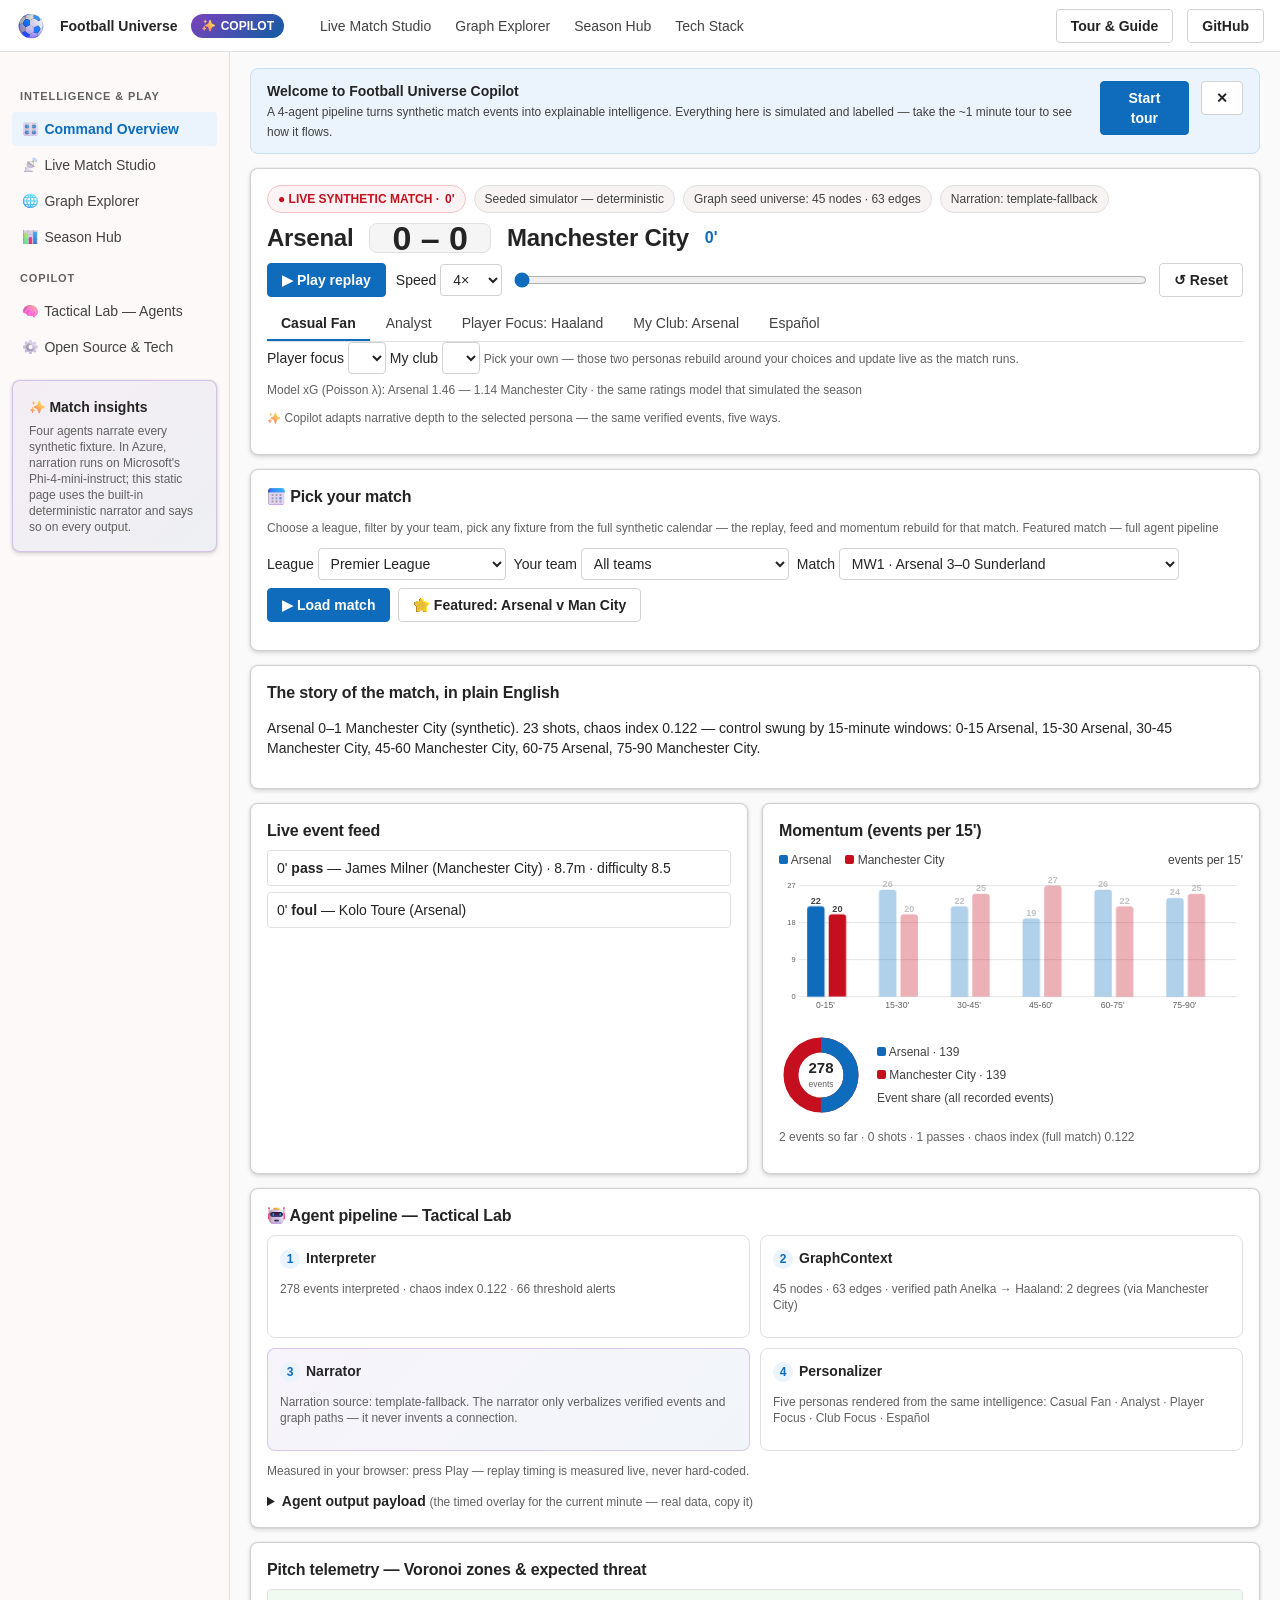
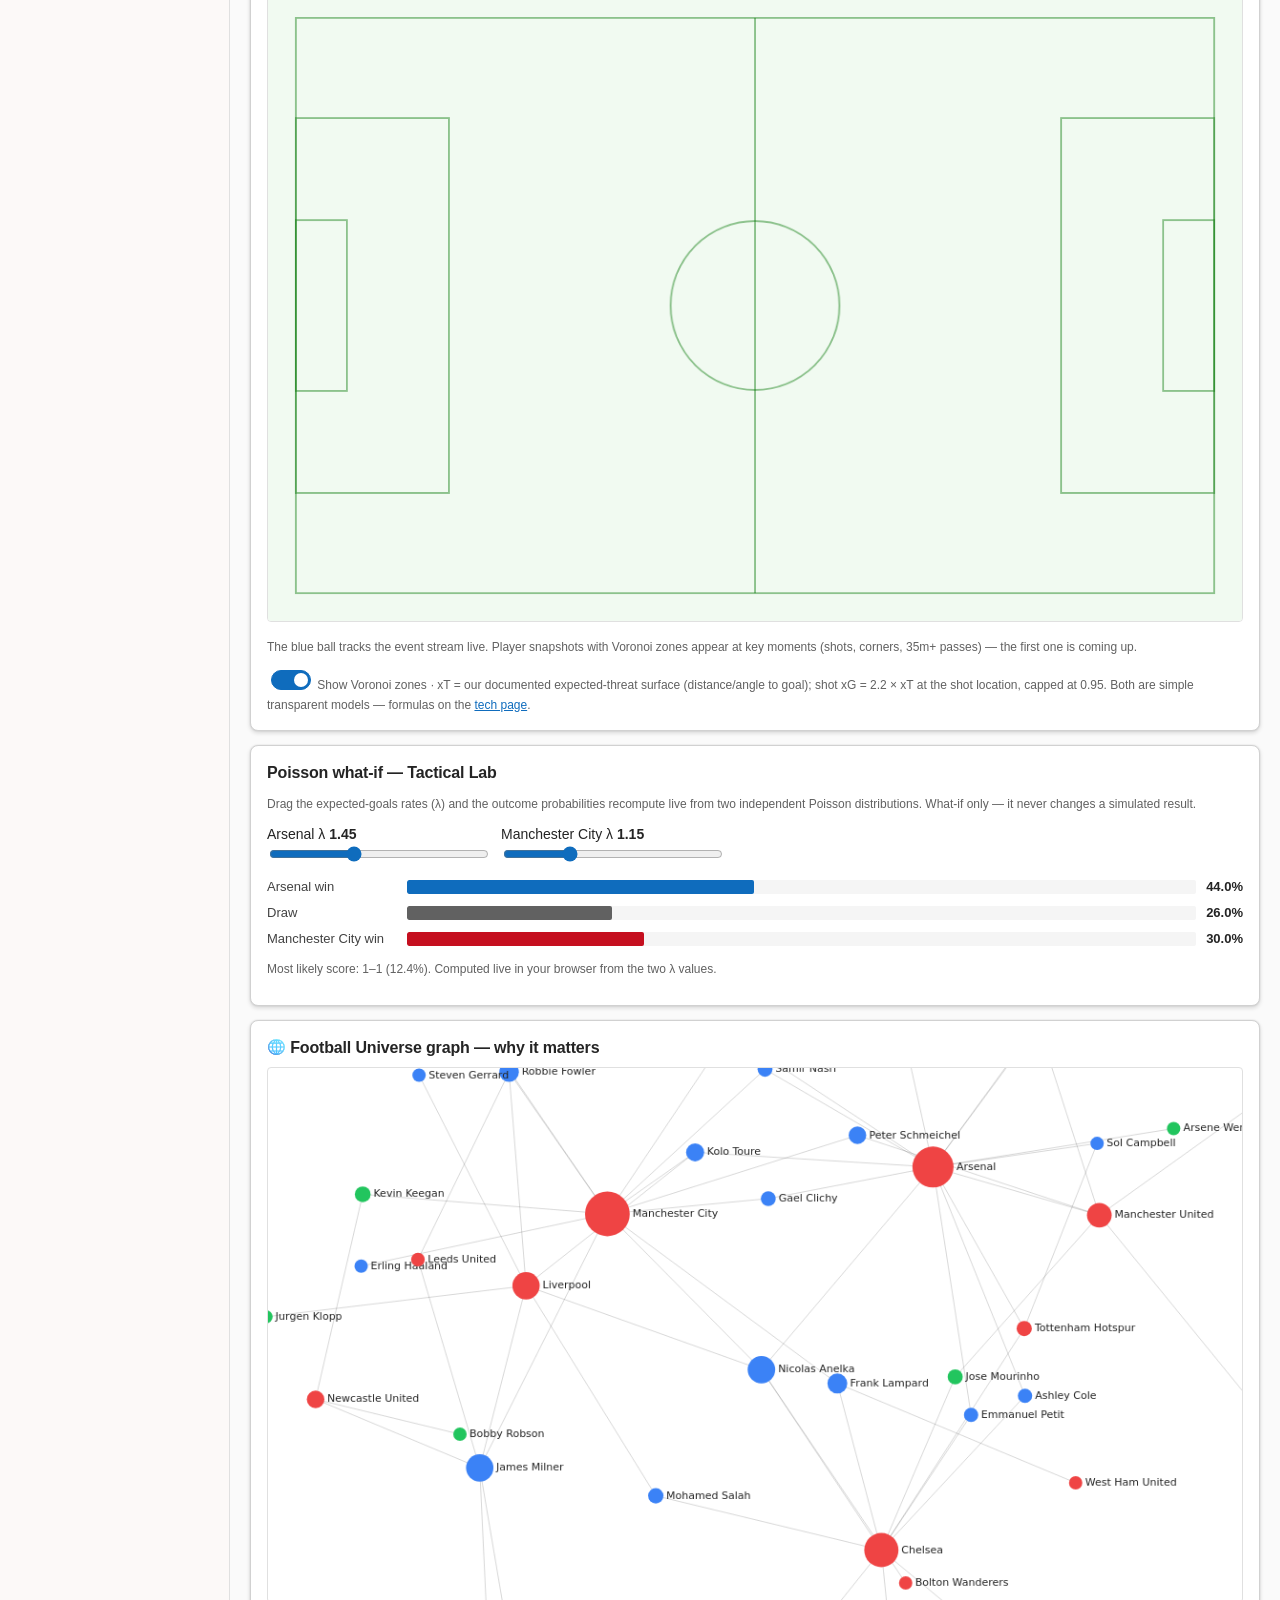
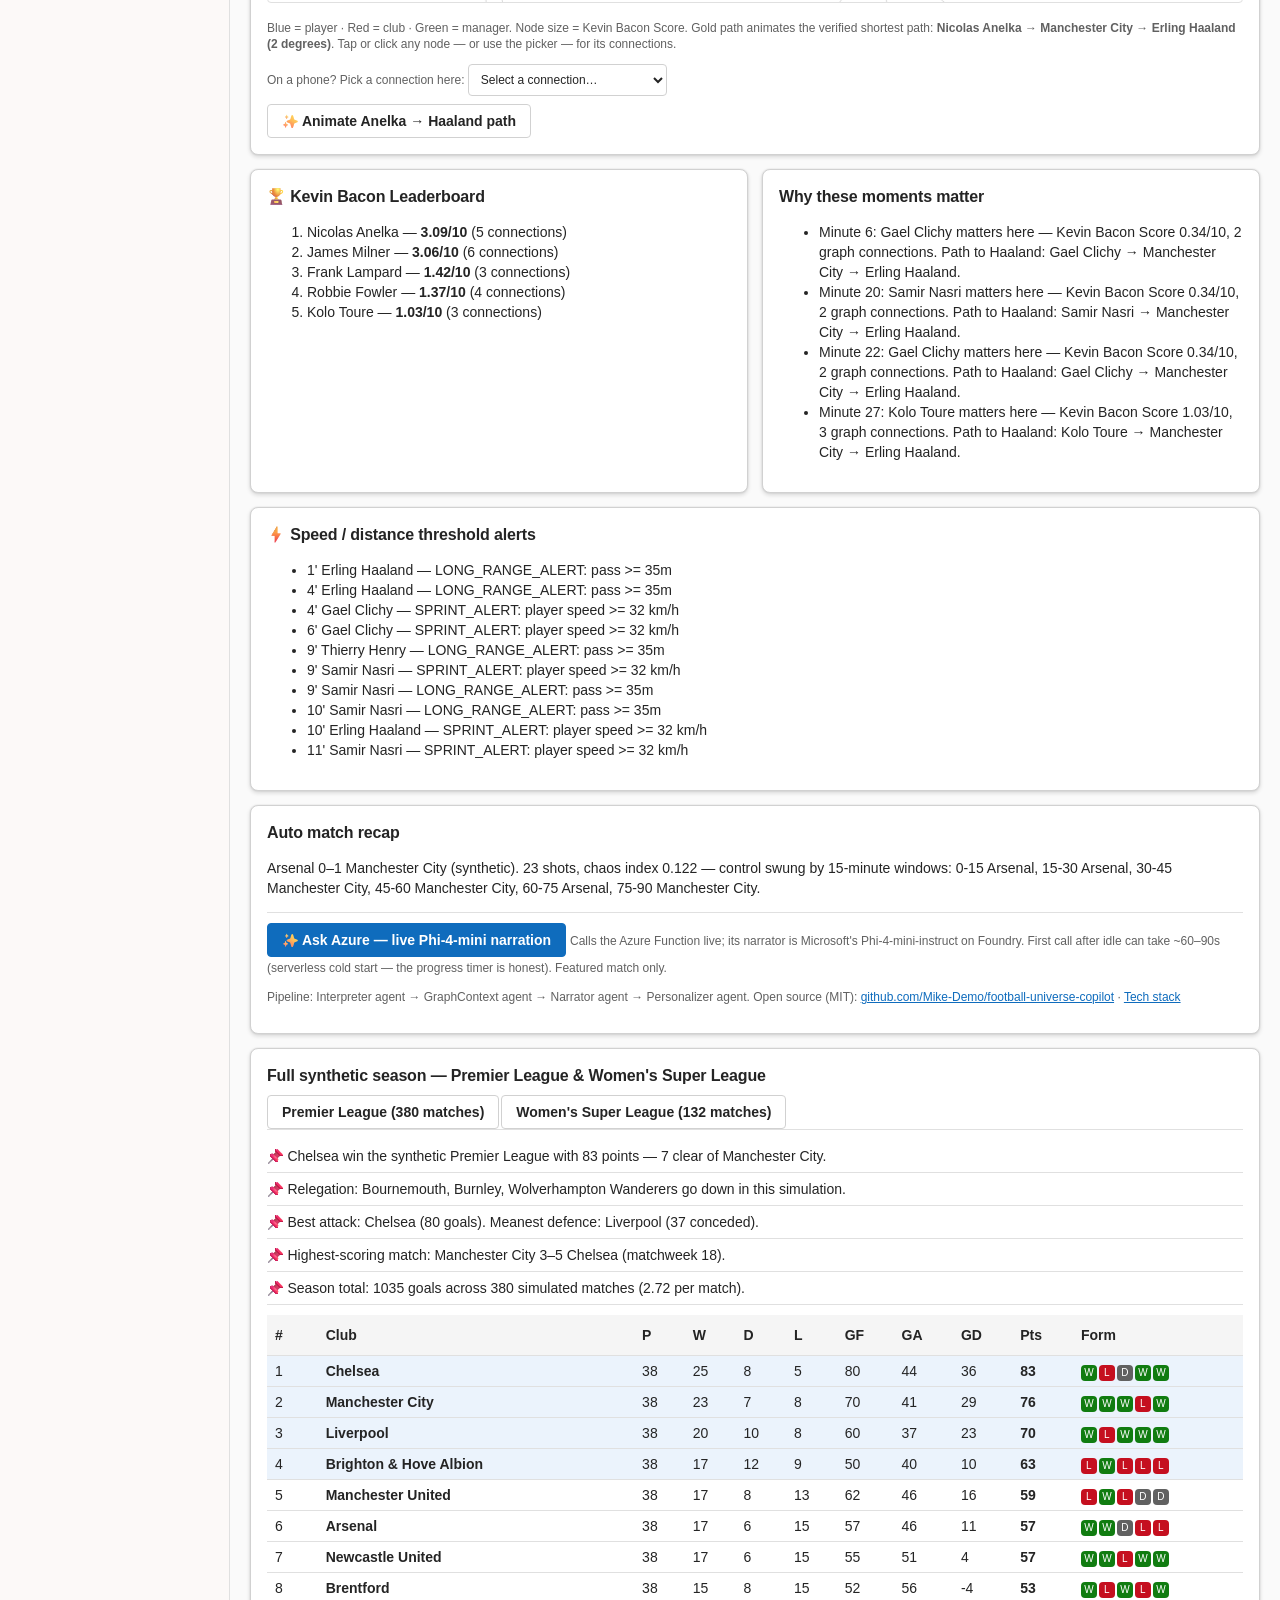
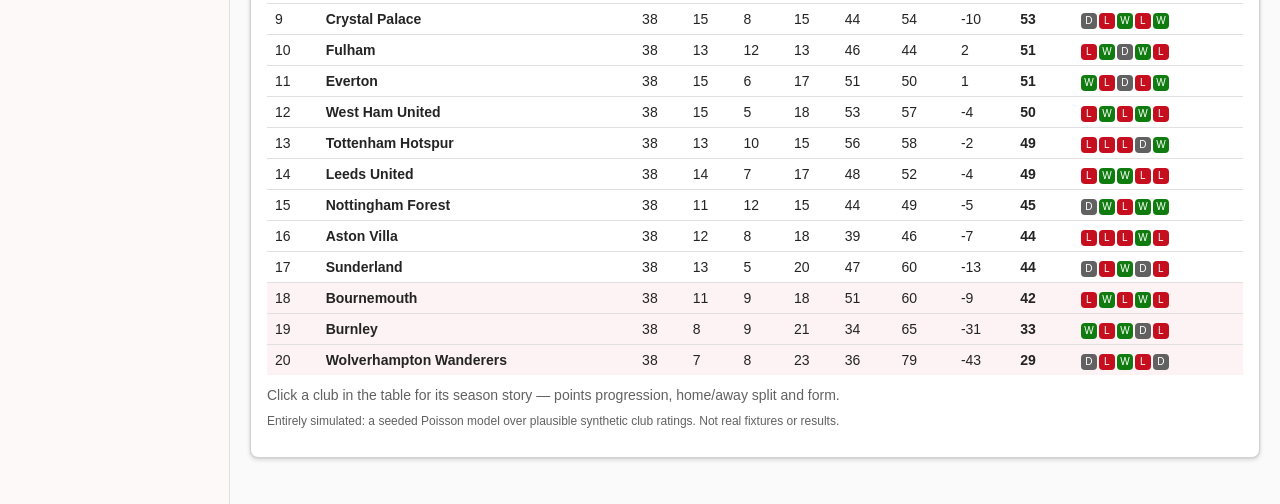
==== docs/index.html @ 5ef0da2c "Update docs/index.html" ====
<!doctype html>
<html lang="en"><head><meta charset="utf-8"><meta name="viewport" content="width=device-width,initial-scale=1">
<title>Football Universe Copilot — Live Match Intelligence (Synthetic Demo)</title>
<link rel="stylesheet" href="style.css"></head>
<body>
<div class="cmdbar">
  <span class="logo"><img class="fe fe-logo" src="assets/fluent-emoji/soccer-ball.svg" alt="" aria-hidden="true"></span><strong>Football Universe</strong><span class="pill-copilot"><img class="fe" src="assets/fluent-emoji/sparkles.svg" alt="" aria-hidden="true"><span class="pill-text">COPILOT</span></span>
  <nav><a href="#studio">Live Match Studio</a><a href="#graphCard">Graph Explorer</a><a href="#seasonCard">Season Hub</a><a href="tech.html">Tech Stack</a></nav>
  <span class="spacer"></span>
  <button id="tourBtn" class="btn">Tour &amp; Guide</button>
  <a class="btn ghbtn" style="text-decoration:none;display:inline-flex;align-items:center" href="https://github.com/Mike-Demo/football-universe-copilot">GitHub</a>
</div>
<div class="shell">
  <aside class="rail">
    <h3>INTELLIGENCE &amp; PLAY</h3>
    <a href="#studio" class="on"><img class="fe" src="assets/fluent-emoji/control-knobs.svg" alt="" aria-hidden="true"> Command Overview</a>
    <a href="#studio"><img class="fe" src="assets/fluent-emoji/satellite-antenna.svg" alt="" aria-hidden="true"> Live Match Studio</a>
    <a href="#graphCard"><img class="fe" src="assets/fluent-emoji/globe-with-meridians.svg" alt="" aria-hidden="true"> Graph Explorer</a>
    <a href="#seasonCard"><img class="fe" src="assets/fluent-emoji/bar-chart.svg" alt="" aria-hidden="true"> Season Hub</a>
    <h3>COPILOT</h3>
    <a href="#agentsCard"><img class="fe" src="assets/fluent-emoji/brain.svg" alt="" aria-hidden="true"> Tactical Lab — Agents</a>
    <a href="tech.html"><img class="fe" src="assets/fluent-emoji/gear.svg" alt="" aria-hidden="true"> Open Source &amp; Tech</a>
    <div class="card" style="margin-top:16px;background:linear-gradient(135deg,rgba(123,66,188,.06),rgba(17,94,163,.06));border-color:rgba(123,66,188,.25)">
      <strong><img class="fe" src="assets/fluent-emoji/sparkles.svg" alt="" aria-hidden="true"> Match insights</strong>
      <p class="small" style="margin:6px 0 0">Four agents narrate every synthetic fixture. In Azure, narration runs on Microsoft's Phi-4-mini-instruct; this static page uses the built-in deterministic narrator and says so on every output.</p>
    </div>
  </aside>
  <main id="studio">
    <div class="banner" id="tourBanner">
      <div><strong>Welcome to Football Universe Copilot</strong><br>
      <span class="small" style="color:var(--text-2)">A 4-agent pipeline turns synthetic match events into explainable intelligence. Everything here is simulated and labelled — take the ~1 minute tour to see how it flows.</span></div>
      <button id="startTourBtn" class="primary">Start tour</button>
      <button id="dismissBannerBtn" class="x" aria-label="Dismiss">✕</button>
    </div>
    <div class="tour" id="tourCard" hidden>
      <strong id="tourTitle"></strong>
      <p id="tourBody" style="margin:6px 0"></p>
      <button id="tourNextBtn" class="primary">Next</button>
      <button id="tourEndBtn">End tour</button>
      <span class="small" id="tourStep"></span>
    </div>

    <section class="card">
      <div class="chips" style="display:flex;gap:8px;flex-wrap:wrap;margin-bottom:10px">
        <span class="chip live">● LIVE SYNTHETIC MATCH · <span id="chipClock">0'</span></span>
        <span class="chip">Seeded simulator — deterministic</span>
        <span class="chip">Graph seed universe: 45 nodes · 63 edges</span>
        <span class="chip" id="narrChip">Narration: —</span>
      </div>
      <div class="scorebar"><span class="teams" id="homeName">Arsenal</span><span class="score" id="score">0 – 0</span><span class="teams" id="awayName">Manchester City</span><span class="clock" id="clock">0'</span></div>
      <div class="controls">
        <button id="playBtn">▶ Play replay</button>
        <label>Speed <select id="speed"><option value="1">1×</option><option value="4" selected>4×</option><option value="12">12×</option><option value="30">30×</option></select></label>
        <input type="range" id="scrub" min="0" max="90" step="0.1" value="0" aria-label="Match minute" style="flex:1;min-width:120px">
        <button id="resetBtn">↺ Reset</button>
      </div>
      <div class="modes" role="group" aria-label="Personalization mode">
        <button data-mode="casual_fan" class="mode active">Casual Fan</button>
        <button data-mode="analyst" class="mode">Analyst</button>
        <button data-mode="player_focus" class="mode">Player Focus: Haaland</button>
        <button data-mode="club_focus" class="mode">My Club: Arsenal</button>
        <button data-mode="es" class="mode">Español</button>
      </div>
      <div class="focusrow">
        <label>Player focus <select id="focusPlayer" aria-label="Choose the player to focus on"></select></label>
        <label>My club <select id="focusClub" aria-label="Choose your club"></select></label>
        <span class="small">Pick your own — those two personas rebuild around your choices and update live as the match runs.</span>
      </div>
      <p class="small" id="xgLine" style="margin-top:8px"></p>
      <p class="small" style="margin-top:2px"><img class="fe" src="assets/fluent-emoji/sparkles.svg" alt="" aria-hidden="true"> Copilot adapts narrative depth to the selected persona — the same verified events, five ways.</p>
    </section>

    <section class="card">
      <h2><img class="fe" src="assets/fluent-emoji/calendar.svg" alt="" aria-hidden="true"> Pick your match</h2>
      <p class="small">Choose a league, filter by your team, pick any fixture from the full synthetic calendar — the replay, feed and momentum rebuild for that match. <span id="matchLabel">Featured match — full agent pipeline</span></p>
      <div class="controls" style="flex-wrap:wrap;gap:8px">
        <label>League <select id="pickLeague"></select></label>
        <label>Your team <select id="pickTeam"></select></label>
        <label>Match <select id="pickMatch" style="max-width:340px"></select></label>
        <button id="loadMatchBtn">▶ Load match</button>
        <button id="featuredBtn"><img class="fe" src="assets/fluent-emoji/star.svg" alt="" aria-hidden="true"> Featured: Arsenal v Man City</button>
      </div>
      <p class="small" id="genStatus"></p>
    </section>

    <section class="card" id="overlayCard" hidden><h2><img class="fe" src="assets/fluent-emoji/television.svg" alt="" aria-hidden="true"> Broadcast overlay — key moment</h2><p id="overlayText"></p></section>
    <section class="card" id="storyCard"><h2 id="modeTitle">The story of the match</h2><p id="modeBody">Press Play.</p></section>

    <div class="grid">
      <section class="card"><h2>Live event feed</h2><ul id="feed" class="feed"></ul></section>
      <section class="card"><h2>Momentum (events per 15')</h2><div id="momentum"></div><p id="liveStats" class="small"></p></section>
    </div>

    <section class="card" id="agentsCard"><h2><img class="fe" src="assets/fluent-emoji/robot.svg" alt="" aria-hidden="true"> Agent pipeline — Tactical Lab</h2>
      <div class="agents">
        <div class="agent"><span class="n">1</span><strong>Interpreter</strong><p class="small" id="agInterpreter">—</p></div>
        <div class="agent"><span class="n">2</span><strong>GraphContext</strong><p class="small" id="agGraph">—</p></div>
        <div class="agent ai"><span class="n">3</span><strong>Narrator</strong><p class="small" id="agNarrator">—</p></div>
        <div class="agent"><span class="n">4</span><strong>Personalizer</strong><p class="small" id="agPersonalizer">—</p></div>
      </div>
      <p class="small" id="perfLine">Measured in your browser: press Play — replay timing is measured live, never hard-coded.</p>
      <details style="margin-top:10px"><summary><strong>Agent output payload</strong> <span class="small">(the timed overlay for the current minute — real data, copy it)</span></summary>
        <pre class="payload" id="payloadPre">{}</pre>
        <button id="copyPayloadBtn">Copy JSON</button>
      </details>
    </section>

    <section class="card" id="pitchCard"><h2>Pitch telemetry — Voronoi zones &amp; expected threat</h2>
      <canvas id="pitch" width="1050" height="680" style="width:100%;height:auto;border:1px solid var(--divider);border-radius:4px" aria-label="Pitch snapshot with Voronoi zones"></canvas>
      <p class="small" id="pitchInfo">Press Play — the snapshot follows the latest key moment. It is fully interactive: click a ringed marker to jump the replay to that moment, tap a player dot to identify the slot, tap the labelled ball carrier to find them in the knowledge graph, or tap any grass to read its xT.</p>
      <label class="small"><input type="checkbox" id="vorToggle" checked> Show Voronoi zones</label>
      <span class="small"> · xT = our documented expected-threat surface (distance/angle to goal); shot xG = 2.2 × xT at the shot location, capped at 0.95. Both are simple transparent models — formulas on the <a href="tech.html">tech page</a>.</span>
    </section>

    <section class="card" id="poissonCard"><h2>Poisson what-if — Tactical Lab</h2>
      <p class="small">Drag the expected-goals rates (λ) and the outcome probabilities recompute live from two independent Poisson distributions. What-if only — it never changes a simulated result.</p>
      <div class="controls"><label><span id="lamHName">Home</span> λ <strong id="lamHV"></strong><br><input type="range" id="lamH" min="0.2" max="3.5" step="0.05" style="width:220px"></label>
      <label><span id="lamAName">Away</span> λ <strong id="lamAV"></strong><br><input type="range" id="lamA" min="0.2" max="3.5" step="0.05" style="width:220px"></label></div>
      <div id="poiOut"></div>
    </section>

    <section class="card" id="graphCard"><h2><img class="fe" src="assets/fluent-emoji/globe-with-meridians.svg" alt="" aria-hidden="true"> Football Universe graph — why it matters</h2>
      <canvas id="graph" width="1020" height="560" aria-label="Force directed graph of players, clubs and managers"></canvas>
      <p class="small">Blue = player · Red = club · Green = manager. Node size = Kevin Bacon Score. Gold path animates the verified shortest path: <strong>Nicolas Anelka → Manchester City → Erling Haaland (2 degrees)</strong>. Tap or click any node — or use the picker — for its connections.</p>
      <p id="nodeInfo" class="small"></p>
      <label class="small">On a phone? Pick a connection here: <select id="nodeSelect" style="max-width:320px"></select></label>
      <div style="margin-top:8px"><button id="pathBtn"><img class="fe" src="assets/fluent-emoji/sparkles.svg" alt="" aria-hidden="true"> Animate Anelka → Haaland path</button></div>
    </section>

    <div class="grid">
      <section class="card"><h2><img class="fe" src="assets/fluent-emoji/trophy.svg" alt="" aria-hidden="true"> Kevin Bacon Leaderboard</h2><ol id="board"></ol></section>
      <section class="card"><h2>Why these moments matter</h2><ul id="why"></ul></section>
    </div>
    <section class="card"><h2><img class="fe" src="assets/fluent-emoji/high-voltage.svg" alt="" aria-hidden="true"> Speed / distance threshold alerts</h2><ul id="alerts"></ul></section>
    <section class="card"><h2>Auto match recap</h2><p id="recap"></p>
    <div style="border-top:1px solid var(--divider);margin-top:10px;padding-top:10px">
      <button id="azureBtn" class="primary"><img class="fe" src="assets/fluent-emoji/sparkles.svg" alt="" aria-hidden="true"> Ask Azure — live Phi-4-mini narration</button>
      <span class="small"> Calls the Azure Function live; its narrator is Microsoft's Phi-4-mini-instruct on Foundry. First call after idle can take ~60–90s (serverless cold start — the progress timer is honest). Featured match only.</span>
      <p class="small" id="azureStatus" style="margin-top:8px"></p>
      <div id="azureOut"></div>
    </div>
    <p class="small">Pipeline: Interpreter agent → GraphContext agent → Narrator agent → Personalizer agent. Open source (MIT): <a href="https://github.com/Mike-Demo/football-universe-copilot">github.com/Mike-Demo/football-universe-copilot</a> · <a href="tech.html">Tech stack</a></p></section>

    <section class="card" id="seasonCard">
      <h2>Full synthetic season — Premier League &amp; Women's Super League</h2>
      <div class="modes" style="margin-bottom:10px">
        <button class="btn" data-league="premier_league">Premier League (380 matches)</button>
        <button class="btn" data-league="wsl">Women's Super League (132 matches)</button>
      </div>
      <div id="seasonStories" style="margin-bottom:10px"></div>
      <div style="overflow-x:auto"><table id="seasonTable"></table></div>
      <div id="clubDetail" style="margin-top:10px;color:var(--muted)">Click a club in the table for its season story — points progression, home/away split and form.</div>
      <p class="small" style="margin-top:8px">Entirely simulated: a seeded Poisson model over plausible synthetic club ratings. Not real fixtures or results.</p>
    </section>
  </main>
</div>
<div id="dock" hidden role="complementary" aria-label="Copilot live commentary">
  <img class="fe" src="assets/fluent-emoji/sparkles.svg" alt="" aria-hidden="true">
  <div class="dock-main"><strong id="dockTitle">Copilot live</strong><p id="dockBody">Press Play — the commentary anchors here while the match runs, wherever you scroll.</p></div>
  <button id="dockPlay" aria-label="Play or pause the replay">⏸</button>
  <button id="dockClose" aria-label="Hide the commentary dock">✕</button>
</div>
<nav id="tabbar" aria-label="Sections">
  <a href="#studio"><img class="fe fe-tab" src="assets/fluent-emoji/satellite-antenna.svg" alt="" aria-hidden="true"><span>Studio</span></a>
  <a href="#pitchCard"><img class="fe fe-tab" src="assets/fluent-emoji/bullseye.svg" alt="" aria-hidden="true"><span>Pitch</span></a>
  <a href="#graphCard"><img class="fe fe-tab" src="assets/fluent-emoji/globe-with-meridians.svg" alt="" aria-hidden="true"><span>Graph</span></a>
  <a href="#seasonCard"><img class="fe fe-tab" src="assets/fluent-emoji/bar-chart.svg" alt="" aria-hidden="true"><span>Season</span></a>
</nav>
<script src="app.js"></script>
<script>
let SEASON=null, LEAGUE='premier_league';
function formBadges(f){return f.map(x=>'<span style="display:inline-block;width:16px;height:16px;line-height:16px;text-align:center;border-radius:4px;font-size:10px;margin-right:2px;background:'+({W:'#107C10',D:'#616161',L:'#C50F1F'}[x])+';color:#fff">'+x+'</span>').join('')}
function renderSeason(){
  const lg=SEASON[LEAGUE]; if(!lg) return;
  document.getElementById('seasonStories').innerHTML=lg.narratives.map(n=>'<div class="ev"><img class="fe" src="assets/fluent-emoji/pushpin.svg" alt="" aria-hidden="true"> '+n+'</div>').join('');
  let h='<tr><th>#</th><th>Club</th><th>P</th><th>W</th><th>D</th><th>L</th><th>GF</th><th>GA</th><th>GD</th><th>Pts</th><th>Form</th></tr>';
  lg.standings.forEach(r=>{const z=r.zone==='relegation'?'background:#FDF3F4':(r.zone==='ucl'||r.zone==='champions')?'background:#EBF3FC':'';
    h+='<tr data-club="'+r.club+'" style="cursor:pointer;'+z+'"><td>'+r.position+'</td><td><b>'+r.club+'</b></td><td>'+r.played+'</td><td>'+r.won+'</td><td>'+r.drawn+'</td><td>'+r.lost+'</td><td>'+r.gf+'</td><td>'+r.ga+'</td><td>'+r.gd+'</td><td><b>'+r.points+'</b></td><td>'+formBadges(r.form)+'</td></tr>'});
  const tb=document.getElementById('seasonTable'); tb.innerHTML=h;
  tb.querySelectorAll('tr[data-club]').forEach(tr=>tr.onclick=()=>clubDetail(tr.dataset.club));
}
function clubDetail(name){
  const r=SEASON[LEAGUE].standings.find(x=>x.club===name); if(!r) return;
  const prog=r.progression, max=Math.max(...prog), W=640, H=118, base=96, top=10;
  const X=i=>30+(W-44)*i/(prog.length-1), Y=p=>base-(base-top)*p/max;
  let grid=''; for(let i=0;i<=3;i++){const v=Math.round(max*i/3), y=Y(v); grid+='<line x1="30" x2="'+(W-14)+'" y1="'+y+'" y2="'+y+'" stroke="#E0E0E0"/><text x="26" y="'+(y+3)+'" font-size="9" fill="#616161" text-anchor="end">'+v+'</text>';}
  let d=''; prog.forEach((p,i)=>{ if(!i){d='M'+X(0)+','+Y(p);} else { const px=X(i-1), py=Y(prog[i-1]), cx=(px+X(i))/2; d+=' C'+cx+','+py+' '+cx+','+Y(p)+' '+X(i)+','+Y(p); } });
  const area=d+' L'+X(prog.length-1)+','+base+' L'+X(0)+','+base+' Z';
  let xl=''; for(let i=0;i<prog.length;i+=6){ xl+='<text x="'+X(i)+'" y="'+(base+13)+'" font-size="9" fill="#616161" text-anchor="middle">GW'+(i+1)+'</text>'; }
  const chart='<svg viewBox="0 0 '+W+' '+H+'" style="width:100%;height:auto" role="img" aria-label="Line chart of points progression"><defs><linearGradient id="pg" x1="0" y1="0" x2="0" y2="1"><stop offset="0" stop-color="#0F6CBD" stop-opacity=".16"/><stop offset="1" stop-color="#0F6CBD" stop-opacity="0"/></linearGradient></defs>'+grid+'<path d="'+area+'" fill="url(#pg)"/><path d="'+d+'" fill="none" stroke="#0F6CBD" stroke-width="2.5" stroke-linecap="round" style="stroke-dasharray:1400;stroke-dashoffset:1400;animation:linedraw var(--durSlower,400ms) var(--curveEasyEase, ease) forwards"/><circle cx="'+X(prog.length-1)+'" cy="'+Y(prog[prog.length-1])+'" r="3.5" fill="#0F6CBD" stroke="#fff" stroke-width="1.5"/>'+xl+'</svg>';
  document.getElementById('clubDetail').innerHTML='<b style="color:var(--text)">'+r.club+'</b> — finished '+r.position+''+({1:'st',2:'nd',3:'rd'}[r.position]||'th')+' with '+r.points+' points ('+r.won+'W '+r.drawn+'D '+r.lost+'L, GD '+(r.gd>0?'+':'')+r.gd+'). Home points '+r.home_points+' · Away points '+r.away_points+'.'+chart+'<div style="font-size:11px">Points progression across all '+prog.length+' matchweeks (Fluent UI v9 LineChart anatomy, drawn as SVG).</div>';
}
fetch('season.json').then(r=>r.json()).then(s=>{SEASON=s;renderSeason()}).catch(()=>{document.getElementById('seasonStories').textContent='Season data failed to load.'});
document.querySelectorAll('[data-league]').forEach(b=>b.onclick=()=>{LEAGUE=b.dataset.league;renderSeason()});
/* Onboarding tour (Fluent 2 pattern: Notify banner -> Orient popovers) */
const TOUR=[
 ['1 · Pick any match','Use “Pick your match” to choose your team and any fixture from the full 512-match synthetic calendar — Premier League or the Women’s Super League. The featured Arsenal v Man City match runs the deepest pipeline.'],
 ['2 · Watch the agents work','Press Play. The Interpreter reads the events, GraphContext grounds the moments in the football universe graph, the Narrator explains why they matter, and the Personalizer retells the same match for five audiences — switch personas any time.'],
 ['3 · Explore the connections','Scroll to the graph: tap any node (or use the phone-friendly picker) to see its connections, and animate the verified Anelka → Haaland path — 2 degrees through Manchester City.']];
let tourI=-1;
const tc=document.getElementById('tourCard');
function tourShow(i){tourI=i; if(i<0||i>=TOUR.length){tc.hidden=true;return;} tc.hidden=false;
 document.getElementById('tourTitle').textContent=TOUR[i][0]; document.getElementById('tourBody').textContent=TOUR[i][1];
 document.getElementById('tourStep').textContent='Step '+(i+1)+' of '+TOUR.length+' · ~1 minute total'; tc.scrollIntoView({behavior:'smooth',block:'center'});}
document.getElementById('startTourBtn').onclick=()=>tourShow(0);
document.getElementById('tourBtn').onclick=()=>tourShow(0);
document.getElementById('tourNextBtn').onclick=()=>tourShow(tourI+1);
document.getElementById('tourEndBtn').onclick=()=>tourShow(-1);
document.getElementById('dismissBannerBtn').onclick=()=>{document.getElementById('tourBanner').hidden=true;};
</script>
</body></html>
---- docs/style.css ----
/* Football Universe Copilot — Microsoft Fluent 2 design tokens */
:root{
  --brand:#0F6CBD; --brand-hover:#115EA3; --brand-pressed:#0C3B5E; --brand-tint:#EBF3FC;
  --bg:#FAFAFA; --surface:#FCF9F8; --card:#FFFFFF; --card-alt:#F5F5F5; --well:#F6F3F2;
  --text:#242424; --text-2:#424242; --muted:#616161; --line:#D1D1D1; --divider:#E0E0E0;
  --accent:#0F6CBD; --success:#107C10; --warning:#D83B01; --danger:#C50F1F;
  --copilot-grad:linear-gradient(135deg,#7B42BC 0%,#115EA3 100%);
  --shadow1:0 0 2px rgba(0,0,0,.12),0 2px 4px rgba(0,0,0,.14);
  --shadow2:0 0 2px rgba(0,0,0,.12),0 4px 8px rgba(0,0,0,.14);
  --r-card:8px; --r-ctl:4px;
}
*{box-sizing:border-box}
body{margin:0;background:var(--bg);color:var(--text);font:14px/20px "Segoe UI Variable","Segoe UI",-apple-system,BlinkMacSystemFont,Roboto,"Helvetica Neue",sans-serif}
a{color:var(--brand)} a:hover{color:var(--brand-hover)}
h1{font-size:20px;line-height:28px;font-weight:600;letter-spacing:-.01em;margin:0}
h2{font-size:16px;line-height:22px;font-weight:600;letter-spacing:-.01em;margin:0 0 8px}
.small{font-size:12px;line-height:16px;color:var(--muted)}
/* command bar */
.cmdbar{position:sticky;top:0;z-index:20;display:flex;align-items:center;gap:14px;padding:0 16px;height:52px;background:rgba(255,255,255,.9);backdrop-filter:blur(20px);border-bottom:1px solid var(--divider)}
.logo{width:30px;height:30px;border-radius:6px;background:var(--brand);color:#fff;display:flex;align-items:center;justify-content:center;font-size:16px}
.pill-copilot{background:var(--copilot-grad);color:#fff;border-radius:9999px;padding:2px 10px;font-size:12px;font-weight:600}
.cmdbar nav{display:flex;gap:4px;margin-left:12px}
.cmdbar nav a{color:var(--text-2);text-decoration:none;padding:6px 10px;border-radius:var(--r-ctl)}
.cmdbar nav a:hover{background:var(--card-alt)}
.cmdbar .spacer{flex:1}
/* layout */
.shell{display:flex;gap:0;max-width:1560px;margin:0 auto}
.rail{width:230px;flex:0 0 230px;padding:20px 12px;border-right:1px solid var(--divider);background:var(--surface)}
.rail h3{font-size:11px;letter-spacing:.08em;color:var(--muted);margin:14px 8px 6px;font-weight:600}
.rail a{display:block;color:var(--text-2);text-decoration:none;padding:7px 10px;border-radius:var(--r-ctl);margin-bottom:2px}
.rail a:hover{background:var(--card-alt)} .rail a.on{background:var(--brand-tint);color:var(--brand);font-weight:600}
main{flex:1;padding:16px 20px 32px;min-width:0}
@media(max-width:900px){.rail{display:none}.cmdbar nav{display:none}main{padding:12px}}
/* banner / onboarding */
.banner{display:flex;gap:12px;align-items:flex-start;background:var(--brand-tint);border:1px solid #C7E0F4;border-radius:var(--r-card);padding:12px 16px;margin-bottom:14px}
.banner .x{margin-left:auto}
/* cards + controls */
.card{background:var(--card);border:1px solid var(--line);border-radius:var(--r-card);box-shadow:var(--shadow1);padding:16px;margin-bottom:14px}
button,.btn{font:inherit;font-weight:600;background:var(--card);color:var(--text);border:1px solid var(--line);border-radius:var(--r-ctl);padding:6px 14px;min-height:32px;cursor:pointer}
button:hover,.btn:hover{background:var(--card-alt)}
button.primary,#playBtn,#loadMatchBtn{background:var(--brand);border-color:var(--brand);color:#fff}
button.primary:hover,#playBtn:hover,#loadMatchBtn:hover{background:var(--brand-hover)}
button:focus-visible,a:focus-visible,select:focus-visible,input:focus-visible{outline:2px solid #000;outline-offset:1px}
select,input[type=text]{font:inherit;background:#fff;border:1px solid var(--line);border-radius:var(--r-ctl);min-height:32px;padding:4px 8px;color:var(--text)}
input[type=range]{accent-color:var(--brand)}
.controls{display:flex;align-items:center;gap:10px;flex-wrap:wrap;margin:10px 0}
.modes{display:flex;gap:6px;flex-wrap:wrap}
.mode.active{background:var(--brand);border-color:var(--brand);color:#fff}
.scorebar{display:flex;align-items:center;gap:16px;font-size:16px}
.scorebar .teams{font-size:24px;font-weight:600;letter-spacing:-.01em}
.scorebar .score{font-size:34px;font-weight:600;background:var(--card-alt);border:1px solid var(--divider);border-radius:var(--r-card);padding:4px 22px}
.clock{color:var(--brand);font-weight:600}
.chip{display:inline-flex;align-items:center;gap:6px;background:var(--well);border:1px solid var(--divider);border-radius:9999px;padding:3px 10px;font-size:12px;color:var(--text-2)}
.chip.live{background:#FDF3F4;border-color:#F3C2C7;color:var(--danger);font-weight:600}
.grid{display:grid;grid-template-columns:1fr 1fr;gap:14px}
@media(max-width:900px){.grid{grid-template-columns:1fr}}
.feed{list-style:none;margin:0;padding:0;max-height:340px;overflow:auto}
.feed li{padding:7px 9px;border:1px solid var(--divider);border-radius:var(--r-ctl);margin-bottom:6px;background:#fff}
.feed li.goal{background:#F1FAF1;border-color:#9FD89F;font-weight:600}
.mbar{display:flex;align-items:center;gap:8px;margin:5px 0;font-size:12px;color:var(--text-2)}
.mbar .bar{height:10px;background:var(--brand);border-radius:2px;min-width:2px}
canvas#graph{width:100%;height:auto;background:#fff;border:1px solid var(--divider);border-radius:var(--r-ctl)}
table{width:100%;border-collapse:collapse}
th{background:var(--card-alt);font-weight:600;text-align:left;padding:6px 8px}
td{padding:5px 8px;border-top:1px solid var(--divider)}
tr:hover td{background:var(--card-alt)}
.agents{display:grid;grid-template-columns:1fr 1fr;gap:10px}
@media(max-width:700px){.agents{grid-template-columns:1fr}}
.agent{border:1px solid var(--divider);border-radius:var(--r-card);padding:12px;background:#fff}
.agent .n{display:inline-flex;width:20px;height:20px;border-radius:50%;background:var(--brand-tint);color:var(--brand);font-weight:600;align-items:center;justify-content:center;font-size:12px;margin-right:6px}
.agent.ai{background:linear-gradient(135deg,rgba(123,66,188,.06),rgba(17,94,163,.06));border-color:rgba(123,66,188,.25)}
pre.payload{background:#292929;color:#F3F0EF;border-radius:var(--r-ctl);padding:12px;overflow:auto;font-size:12px;max-height:280px}
.shimmer{position:relative;overflow:hidden;color:transparent !important}
.shimmer *{visibility:hidden}
.shimmer::after{content:"";position:absolute;inset:0;background:linear-gradient(100deg,rgba(123,66,188,.08) 30%,rgba(17,94,163,.16) 50%,rgba(123,66,188,.08) 70%);animation:shim 1.2s infinite}
@keyframes shim{from{transform:translateX(-100%)}to{transform:translateX(100%)}}
.morse{display:inline-flex;gap:3px}.morse i{width:6px;height:6px;border-radius:50%;background:var(--brand);animation:mo 1s infinite}.morse i:nth-child(2){animation-delay:.15s}.morse i:nth-child(3){animation-delay:.3s}
@keyframes mo{0%,100%{opacity:.25}50%{opacity:1}}
.tour{background:#fff;border:1px solid var(--line);border-radius:var(--r-card);box-shadow:var(--shadow2);padding:14px 16px;margin-bottom:14px;border-left:3px solid var(--brand)}
.ev{padding:6px 0;border-bottom:1px solid var(--divider)}

.sub{color:var(--muted)}
header{padding:18px 20px 0;max-width:1560px;margin:0 auto}

/* ---------- Mobile (≤640px): single column, big targets, nothing overflows ---------- */
@media (max-width: 640px) {
  .cmdbar{height:auto;flex-wrap:wrap;padding:8px 10px;gap:8px}
  .cmdbar strong{font-size:15px}
  .pill-copilot{font-size:11px;padding:2px 8px}
  .cmdbar .btn{padding:5px 10px}
  main{padding:10px}
  .card{padding:12px;margin-bottom:10px}
  h2{font-size:15px}
  .banner{flex-direction:column;gap:8px}
  .banner .x{margin-left:0}
  .scorebar{gap:8px;flex-wrap:wrap}
  .scorebar .teams{font-size:17px}
  .scorebar .score{font-size:22px;padding:2px 12px}
  .scorebar .clock{font-size:15px}
  .controls{gap:6px}
  .controls label{flex:1 1 44%}
  .controls select{width:100%;max-width:none}
  #pickMatch{max-width:none;width:100%}
  #loadMatchBtn,#featuredBtn{flex:1 1 100%;min-height:40px}
  #playBtn,#resetBtn{min-height:40px}
  .modes .mode{flex:1 1 30%;min-height:38px;padding:6px 4px;font-size:13px}
  .feed{max-height:250px}
  .mbar{font-size:11px}
  .mbar .bar{max-width:34vw}
  #poiOut .mbar span:first-child{width:86px !important}
  table{font-size:12px}
  th,td{padding:4px 5px}
  .agents{gap:8px}
  .agent{padding:10px}
  pre.payload{font-size:11px}
  .chip{font-size:11px;padding:2px 8px}
  #azureBtn{width:100%;min-height:44px}
  input[type=range]{min-width:0}
  canvas#graph,canvas#pitch{touch-action:manipulation}
}

/* ---------- Stitch mobile patterns (from design/mobile, Fluent 2) ---------- */
#tabbar{display:none}
@media (max-width: 640px) {
  #tabbar{display:flex;position:fixed;left:0;right:0;bottom:0;z-index:30;background:rgba(255,255,255,.94);backdrop-filter:blur(20px);border-top:1px solid var(--divider)}
  #tabbar a{flex:1;text-align:center;padding:7px 0 9px;color:var(--text-2);text-decoration:none;font-size:17px;line-height:1.1}
  #tabbar a span{display:block;font-size:11px;margin-top:2px}
  #tabbar a:active,#tabbar a:focus{color:var(--brand)}
  body{padding-bottom:58px}
  .chips{flex-wrap:nowrap !important;overflow-x:auto;padding-bottom:4px;scrollbar-width:none}
  .chips::-webkit-scrollbar{display:none}
  .chips .chip{flex:0 0 auto}
  .modes{flex-wrap:nowrap;overflow-x:auto;padding-bottom:4px;scrollbar-width:none}
  .modes::-webkit-scrollbar{display:none}
  .modes .mode{flex:0 0 auto;min-height:38px}
  #scrub{flex:1 1 100%;order:5}
  #seasonTable th:nth-child(8),#seasonTable td:nth-child(8),#seasonTable th:nth-child(9),#seasonTable td:nth-child(9){display:none}
}

/* ---------- Fluent UI React v9: motion tokens (Fluent Motion standard) ---------- */
:root{
  --durUltraFast:50ms; --durFaster:100ms; --durFast:150ms; --durNormal:200ms; --durGentle:250ms; --durSlow:300ms; --durSlower:400ms; --durUltraSlow:500ms;
  --curveAccelerateMax:cubic-bezier(.9,.1,1,.2); --curveAccelerateMid:cubic-bezier(.55,.55,0,1); --curveAccelerateMin:cubic-bezier(.8,0,.78,1);
  --curveDecelerateMax:cubic-bezier(.1,.9,.2,1); --curveDecelerateMid:cubic-bezier(.1,.9,.2,1); --curveDecelerateMin:cubic-bezier(.33,0,.1,1);
  --curveEasyEaseMax:cubic-bezier(.8,0,.2,1); --curveEasyEase:cubic-bezier(.33,0,.67,1); --curveLinear:cubic-bezier(0,0,1,1);
}
button,.btn,select{transition:background-color var(--durFast) var(--curveEasyEase),border-color var(--durFast) var(--curveEasyEase),box-shadow var(--durFast) var(--curveEasyEase)}
button:active,.btn:active{transform:scale(.98);transition-duration:var(--durFaster)}
.agent{transition:box-shadow var(--durFast) var(--curveEasyEase)}
.agent:hover{box-shadow:var(--shadow2)}
@keyframes cardIn{from{opacity:0;transform:translateY(8px)}to{opacity:1;transform:none}}
@keyframes bargrow{from{transform:scaleY(0)}to{transform:scaleY(1)}}
@keyframes linedraw{to{stroke-dashoffset:0}}
main .card{animation:cardIn var(--durNormal) var(--curveDecelerateMax) both}
main .card:nth-of-type(2){animation-delay:40ms} main .card:nth-of-type(3){animation-delay:80ms}
/* Poisson horizontal bars (v9 HorizontalBarChart anatomy) */
.hbar{display:flex;align-items:center;gap:10px;margin:6px 0;font-size:13px}
.hbar .hl{width:130px;color:var(--text-2)}
.hbar .ht{flex:1;background:var(--card-alt);border-radius:2px;height:14px;overflow:hidden}
.hbar .hf{display:block;height:100%;border-radius:2px;transition:width var(--durSlow) var(--curveDecelerateMax)}
/* v9 Switch for the Voronoi toggle */
#vorToggle{appearance:none;-webkit-appearance:none;width:40px;height:20px;border-radius:999px;border:1px solid var(--muted);background:#fff;position:relative;cursor:pointer;vertical-align:-4px;transition:background-color var(--durFast) var(--curveEasyEase),border-color var(--durFast) var(--curveEasyEase)}
#vorToggle::after{content:"";position:absolute;top:2px;left:2px;width:14px;height:14px;border-radius:50%;background:var(--text-2);transition:left var(--durFast) var(--curveEasyEase),background-color var(--durFast) var(--curveEasyEase)}
#vorToggle:checked{background:var(--brand);border-color:var(--brand)}
#vorToggle:checked::after{left:22px;background:#fff}
/* v9 TabList anatomy for personas on wider screens */
@media (min-width: 641px){
  .modes{gap:2px;border-bottom:1px solid var(--divider)}
  .modes .mode{background:transparent;border:none;border-bottom:2px solid transparent;border-radius:4px 4px 0 0;color:var(--text-2);font-weight:400}
  .modes .mode:hover{background:var(--card-alt)}
  .modes .mode.active{background:transparent;color:var(--text);border-bottom:2px solid var(--brand);font-weight:600}
}
@media (prefers-reduced-motion: reduce){
  *,*::before,*::after{animation-duration:.01ms !important;animation-iteration-count:1 !important;transition-duration:.01ms !important}
}

table th{height:40px}

/* Microsoft Fluent Emoji assets (official Color SVGs, bundled locally) */
.fe{width:1.18em;height:1.18em;display:inline-block;vertical-align:-.24em;object-fit:contain}
.fe-logo{width:30px;height:30px;vertical-align:middle}
.logo{background:transparent}
.pill-copilot{display:inline-flex;align-items:center;gap:5px}
.rail a .fe{margin-right:2px}
#tabbar a .fe-tab{width:22px;height:22px;vertical-align:middle}
#tabbar a span{margin-top:1px}
h1 .fe{width:1em;height:1em;vertical-align:-.12em}
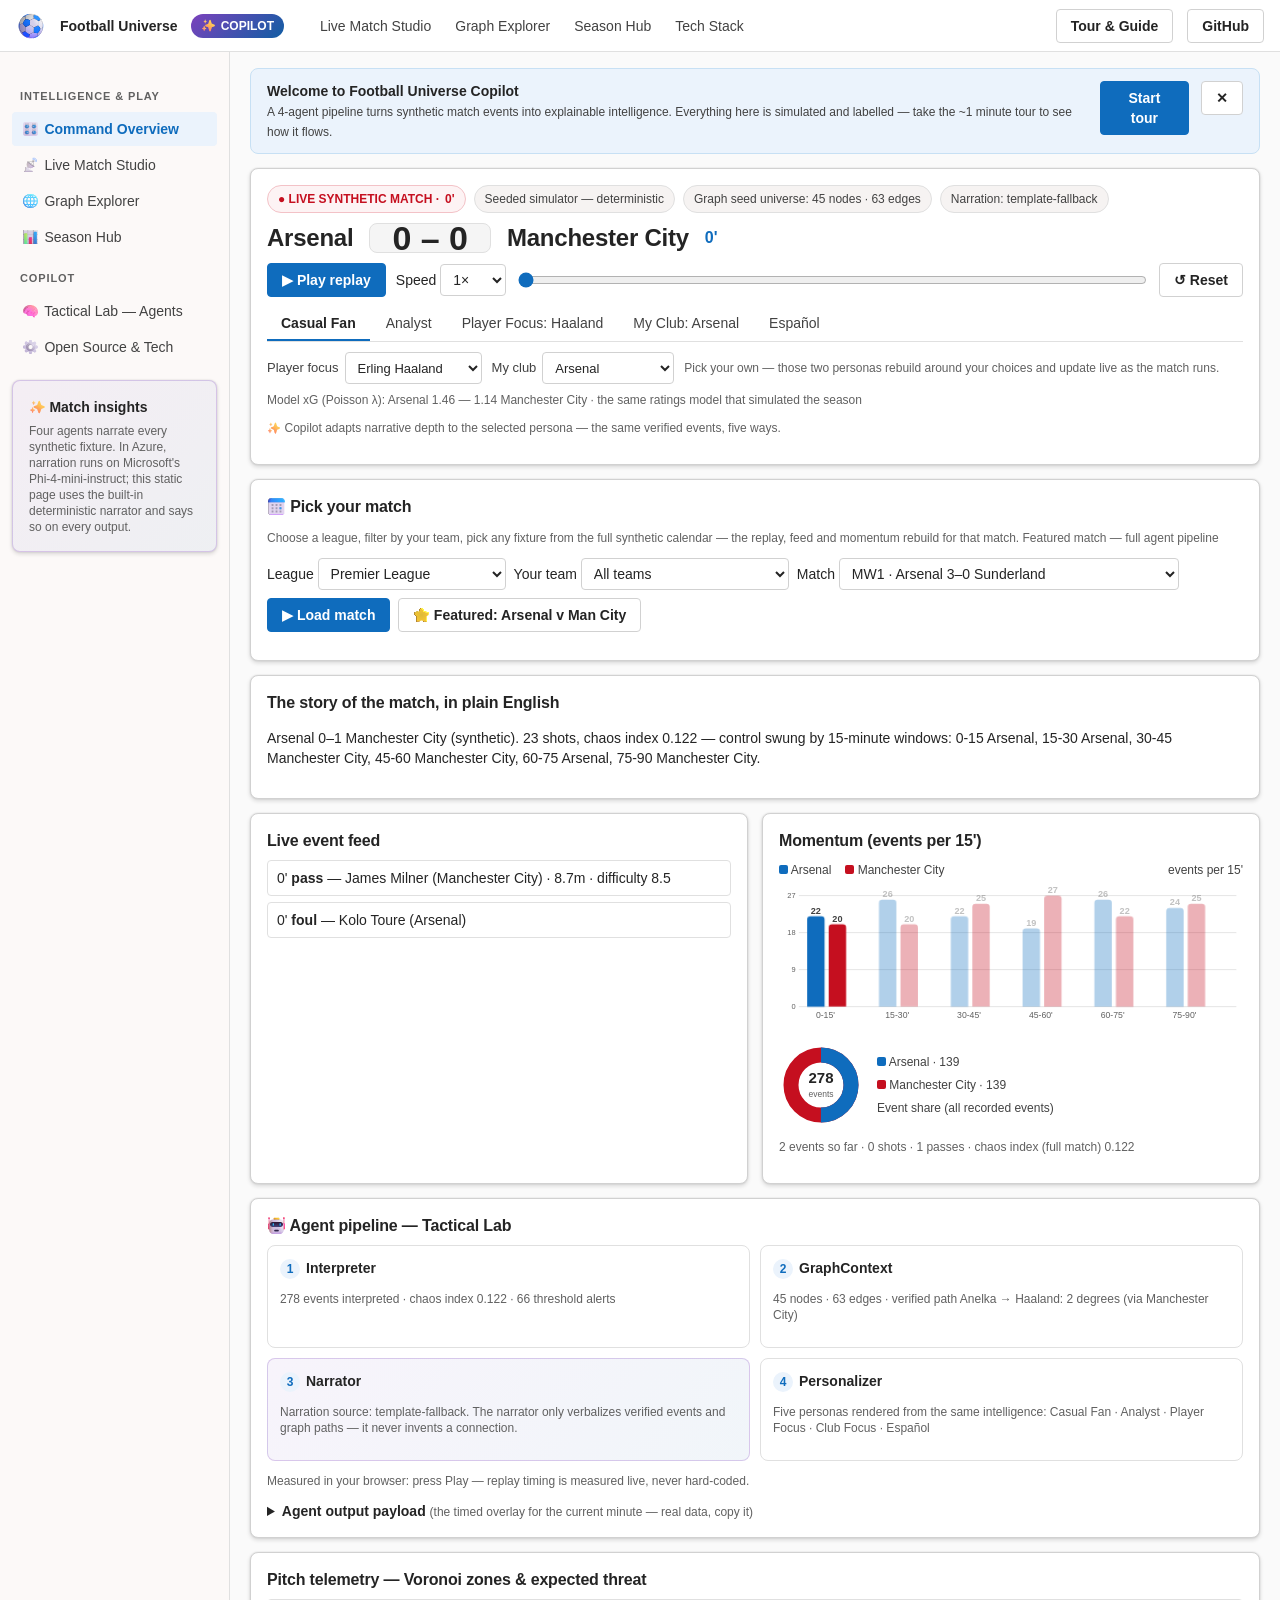
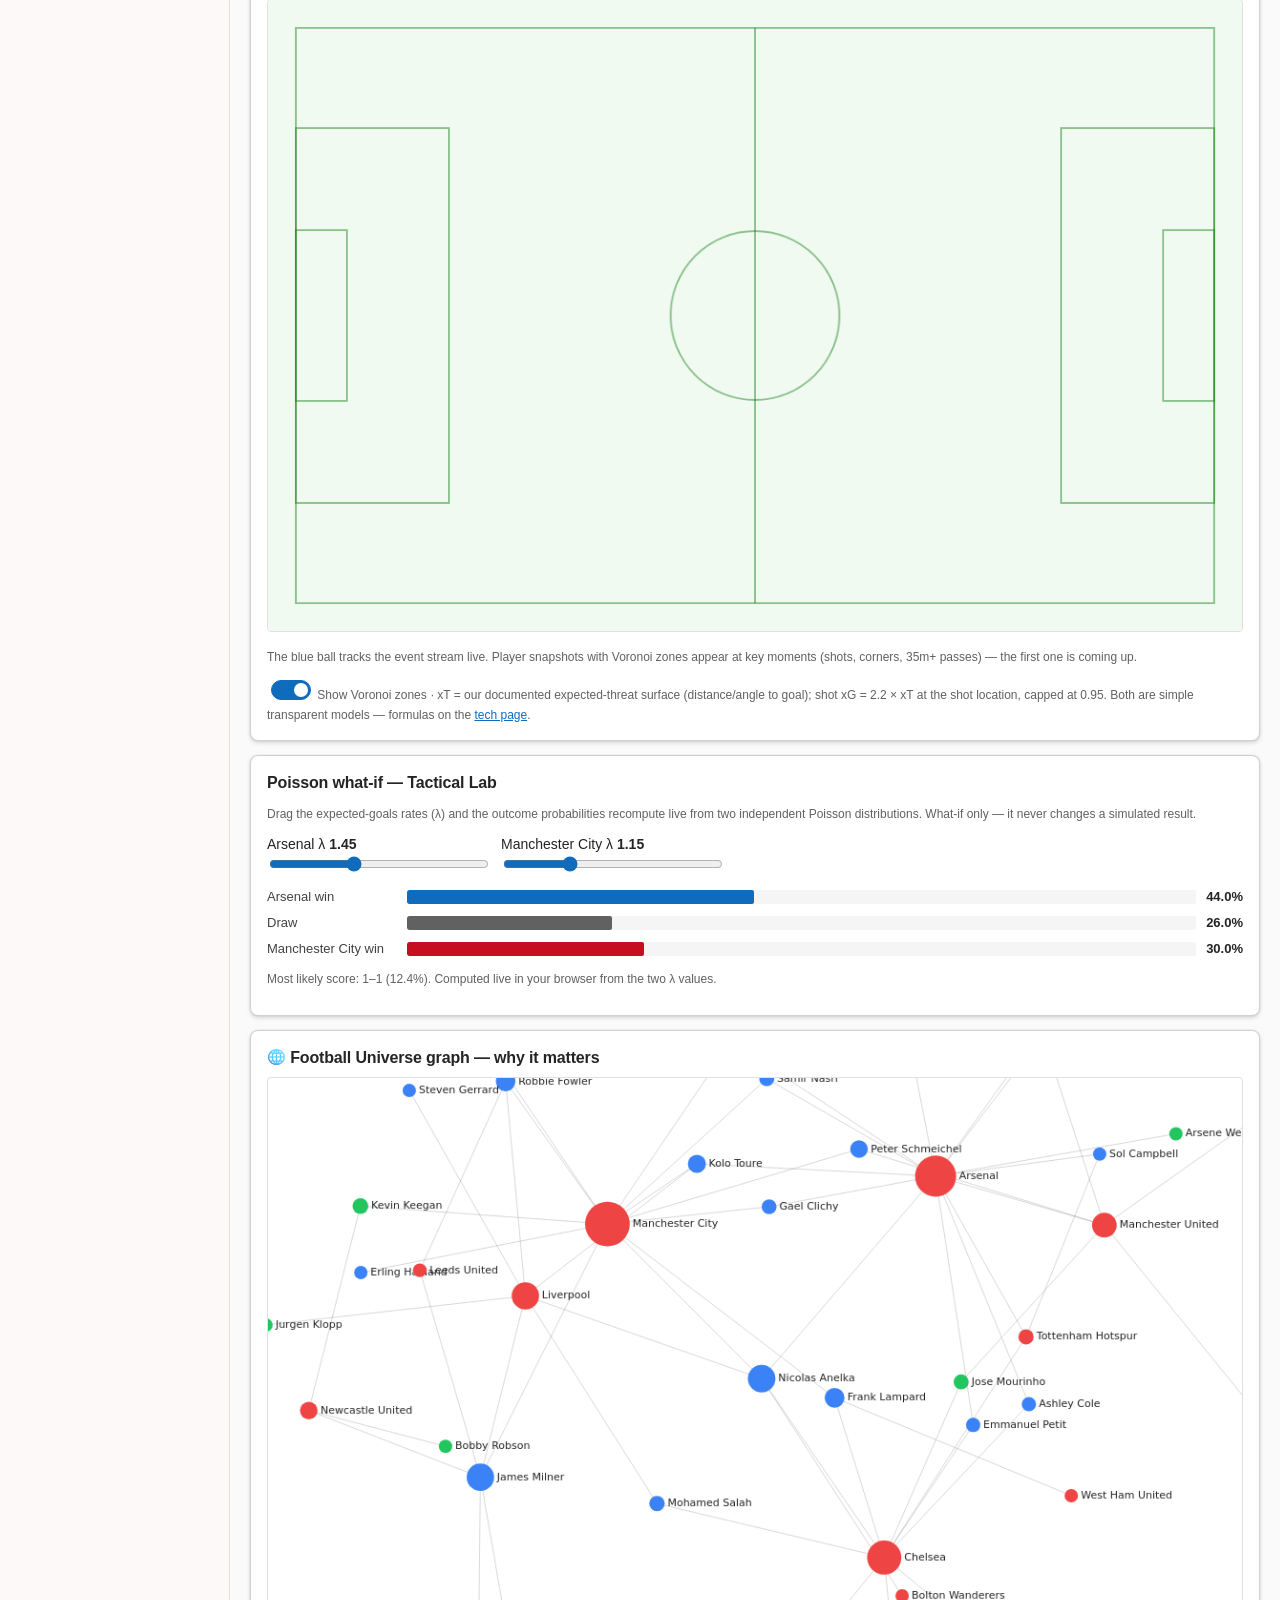
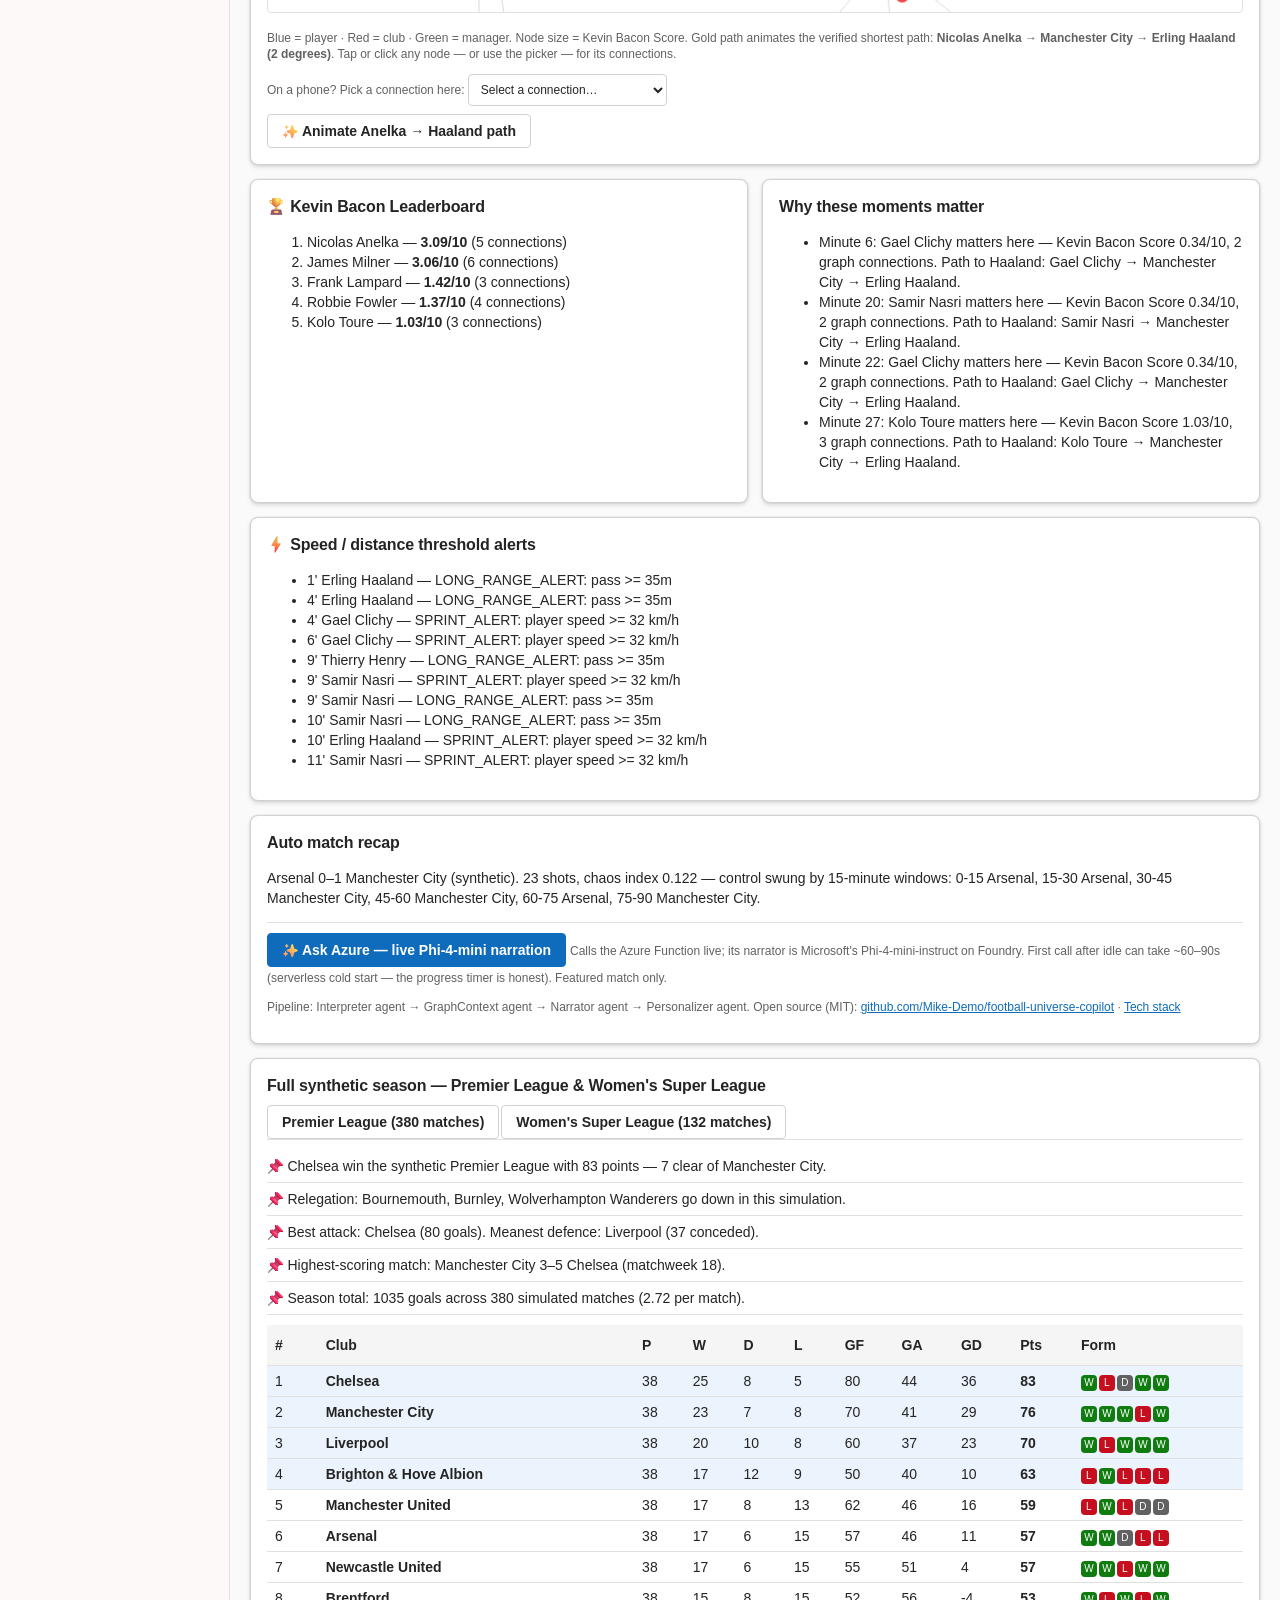
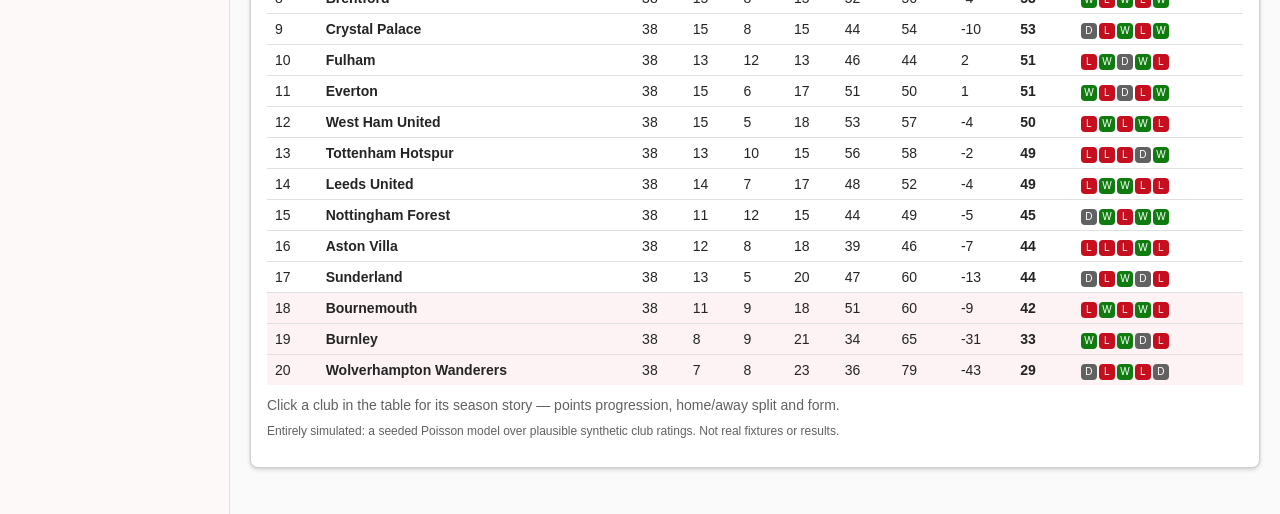
==== commit df8b124a: "Update docs/index.html" ====
--- a/docs/index.html
+++ b/docs/index.html
@@ -50,7 +50,7 @@
       <div class="scorebar"><span class="teams" id="homeName">Arsenal</span><span class="score" id="score">0 – 0</span><span class="teams" id="awayName">Manchester City</span><span class="clock" id="clock">0'</span></div>
       <div class="controls">
         <button id="playBtn">▶ Play replay</button>
-        <label>Speed <select id="speed"><option value="1">1×</option><option value="4" selected>4×</option><option value="12">12×</option><option value="30">30×</option></select></label>
+        <label>Speed <select id="speed"><option value="0.5">0.5×</option><option value="1" selected>1×</option><option value="4">4×</option><option value="12">12×</option><option value="30">30×</option></select></label>
         <input type="range" id="scrub" min="0" max="90" step="0.1" value="0" aria-label="Match minute" style="flex:1;min-width:120px">
         <button id="resetBtn">↺ Reset</button>
       </div>
--- a/docs/style.css
+++ b/docs/style.css
@@ -185,3 +185,34 @@
 #tabbar a .fe-tab{width:22px;height:22px;vertical-align:middle}
 #tabbar a span{margin-top:1px}
 h1 .fe{width:1em;height:1em;vertical-align:-.12em}
+
+/* ---------- Focus pickers + Copilot commentary dock ---------- */
+.focusrow{display:flex;gap:10px;flex-wrap:wrap;align-items:center;margin-top:10px}
+.focusrow label{font-size:13px;color:var(--text-2);display:flex;align-items:center;gap:6px}
+.focusrow select{max-width:210px}
+#dock{position:fixed;left:50%;transform:translateX(-50%);bottom:14px;width:min(980px,calc(100% - 20px));z-index:40;display:flex;gap:10px;align-items:center;background:rgba(255,255,255,.92);backdrop-filter:blur(20px);border:1px solid var(--divider);border-left:3px solid var(--brand);border-radius:var(--r-card);box-shadow:var(--shadow3);padding:10px 12px;animation:cardIn var(--durNormal) var(--curveDecelerateMax) both}
+#dock[hidden]{display:none}
+#dock .fe{width:22px;height:22px;flex:0 0 auto}
+.dock-main{flex:1;min-width:0}
+.dock-main strong{font-size:13px}
+.dock-main p{margin:2px 0 0;font-size:13px;color:var(--text-2);display:-webkit-box;-webkit-line-clamp:2;-webkit-box-orient:vertical;overflow:hidden}
+#dock button{flex:0 0 auto;min-width:36px;min-height:36px}
+@media (max-width: 640px){
+  #dock{bottom:64px}
+  body.dock-on{padding-bottom:150px}
+  .cmdbar{flex-wrap:nowrap;height:52px;overflow:hidden;padding:0 10px;gap:8px}
+  .ghbtn{display:none !important}
+  .pill-text{display:none}
+  .pill-copilot{padding:4px 8px}
+  .cmdbar strong{white-space:nowrap;font-size:15px}
+  .cmdbar .btn{white-space:nowrap}
+  .banner{position:relative;flex-direction:row;flex-wrap:wrap;padding-right:48px}
+  .banner>div{flex:1 1 100%}
+  .banner .x{position:absolute;top:8px;right:8px;margin:0}
+  .modes{scroll-snap-type:x proximity;-webkit-mask-image:linear-gradient(90deg,#000 93%,transparent);mask-image:linear-gradient(90deg,#000 93%,transparent)}
+  .modes .mode{scroll-snap-align:start}
+  .focusrow label{flex:1 1 44%}
+  .focusrow select{flex:1;max-width:none;width:100%}
+}
+
+body.dock-on{padding-bottom:96px}
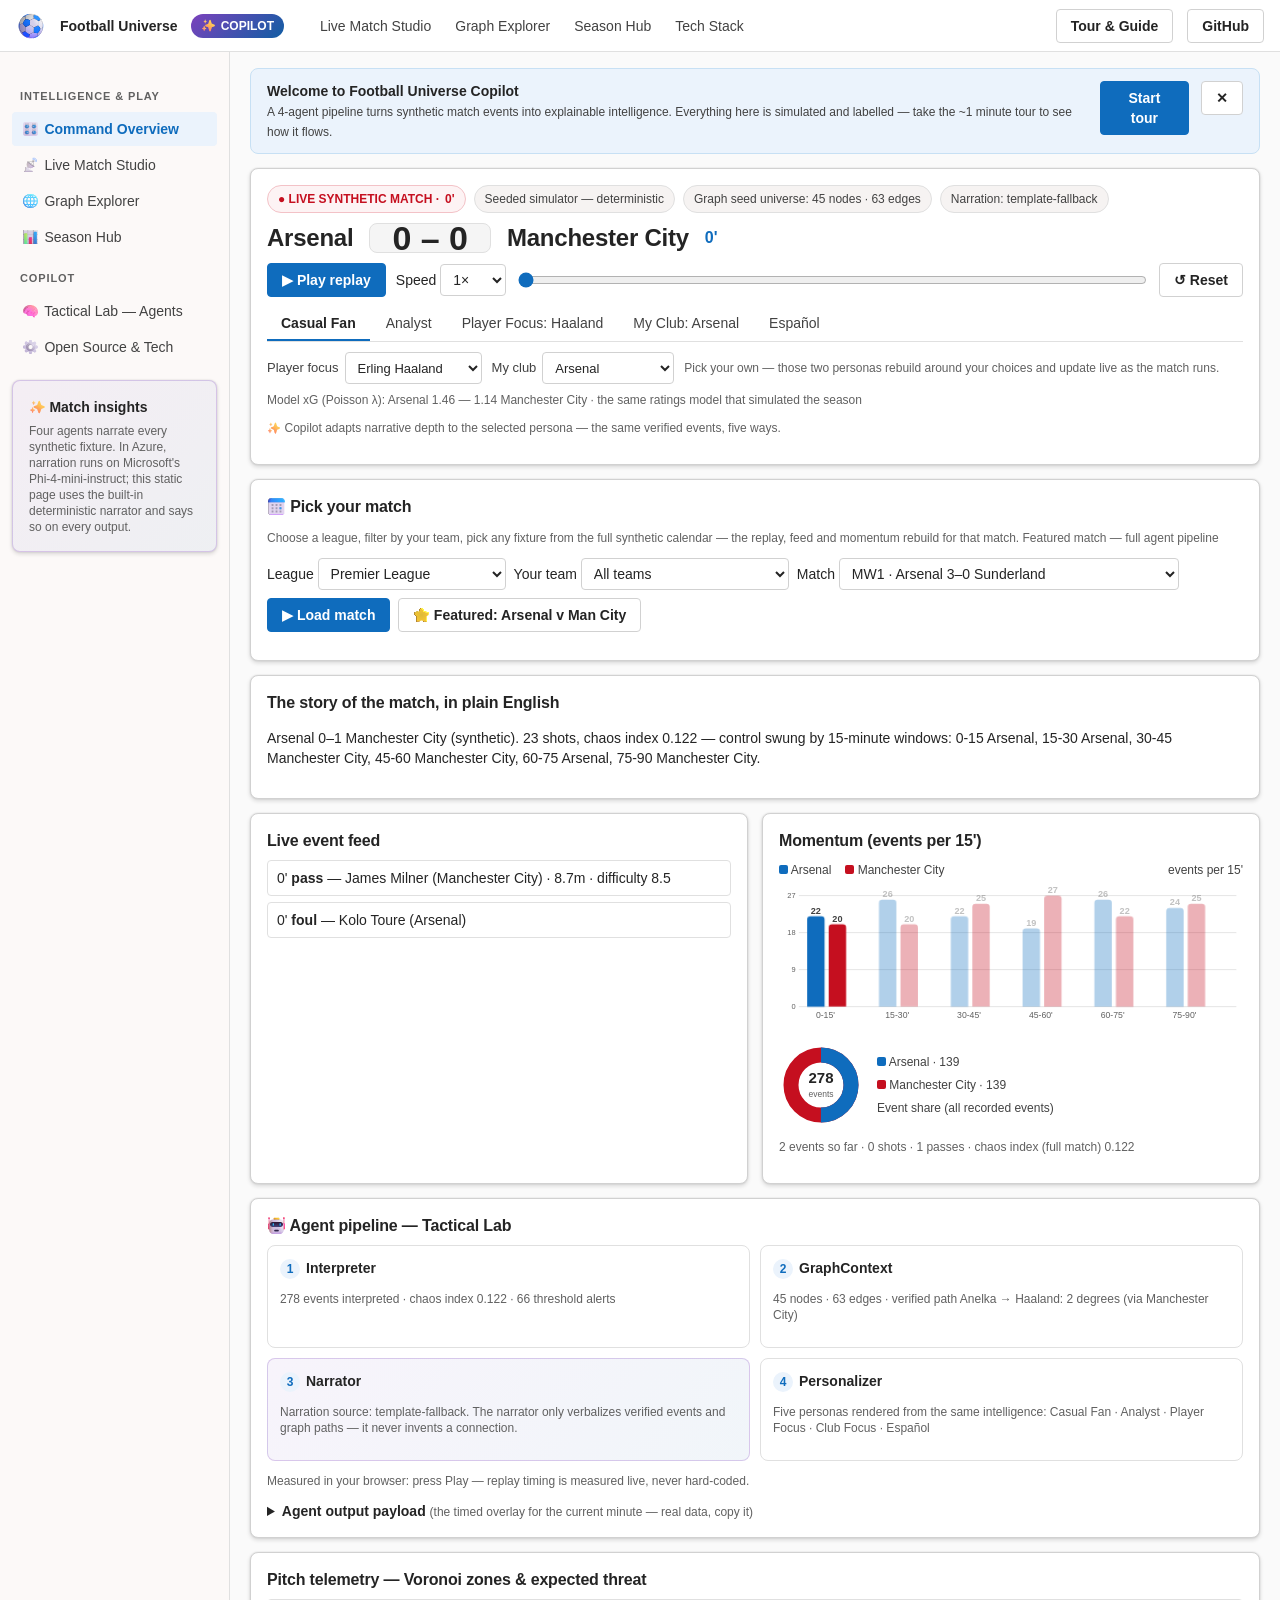
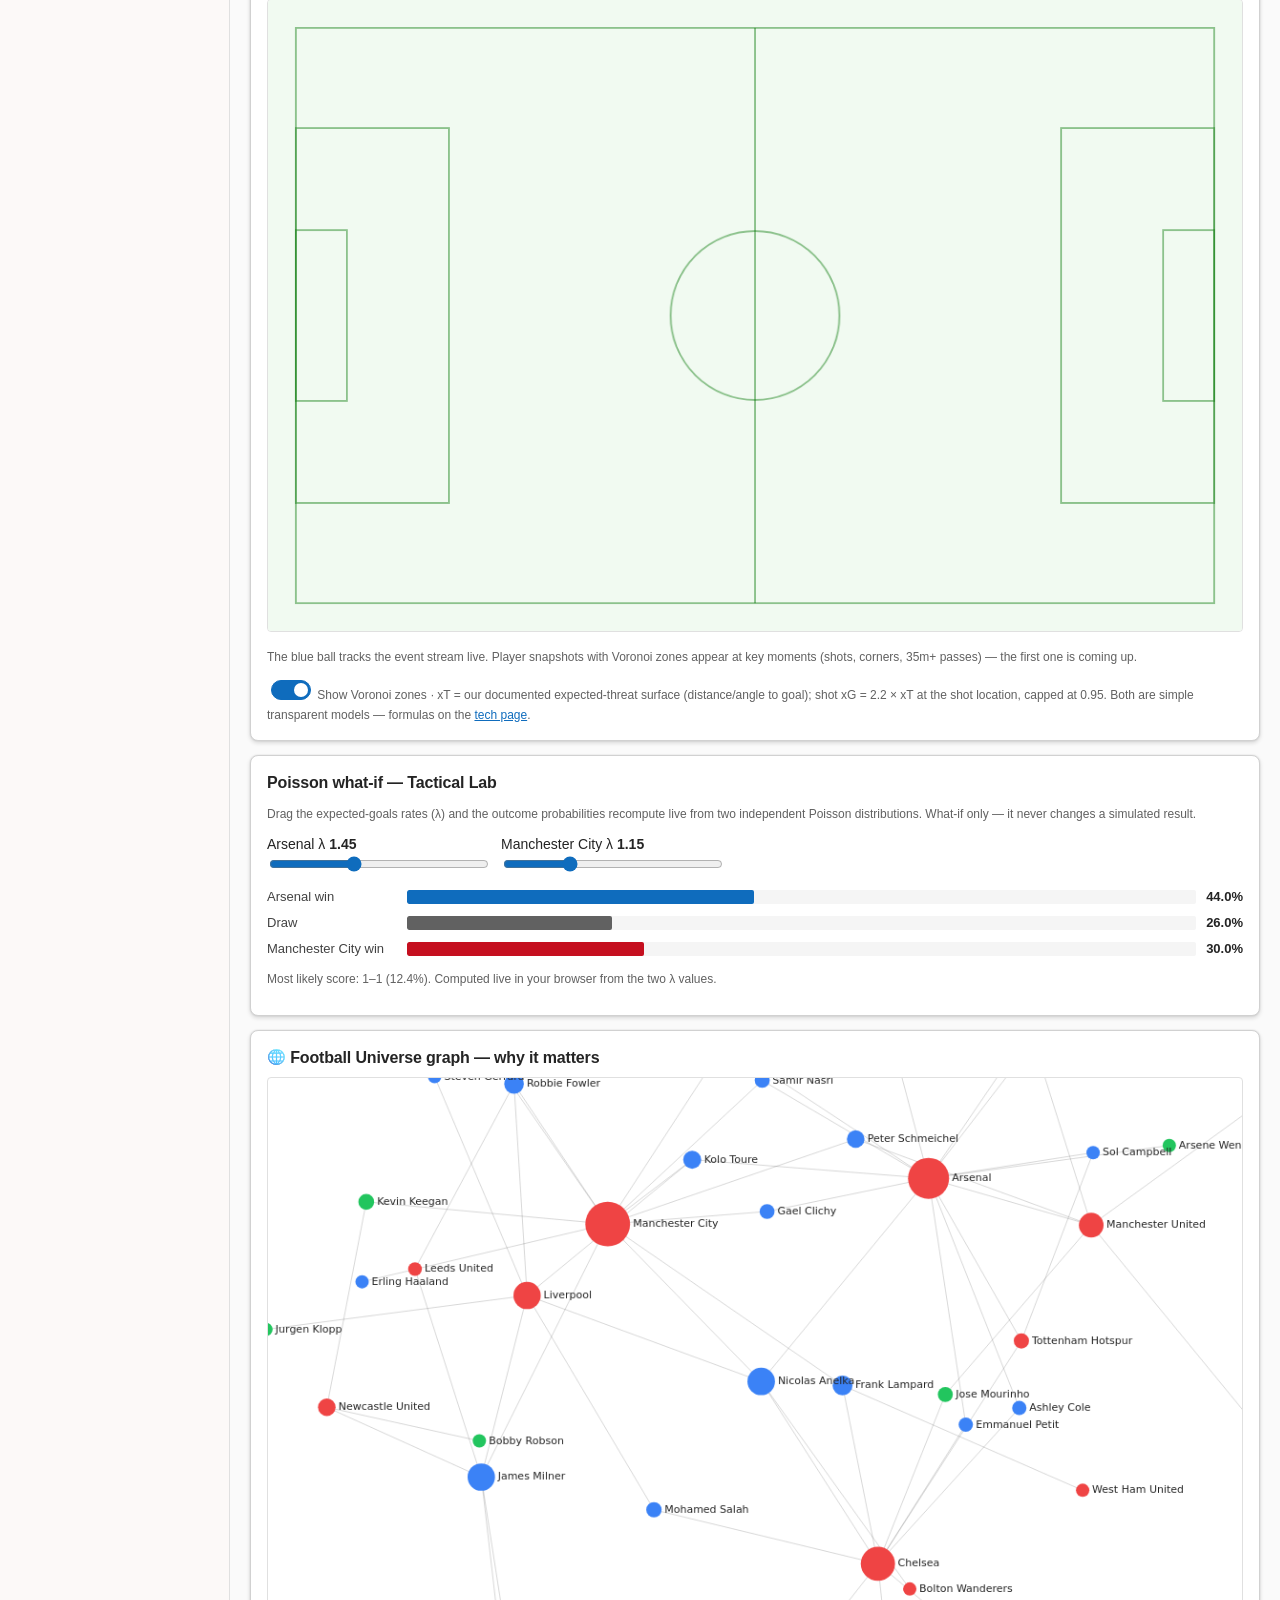
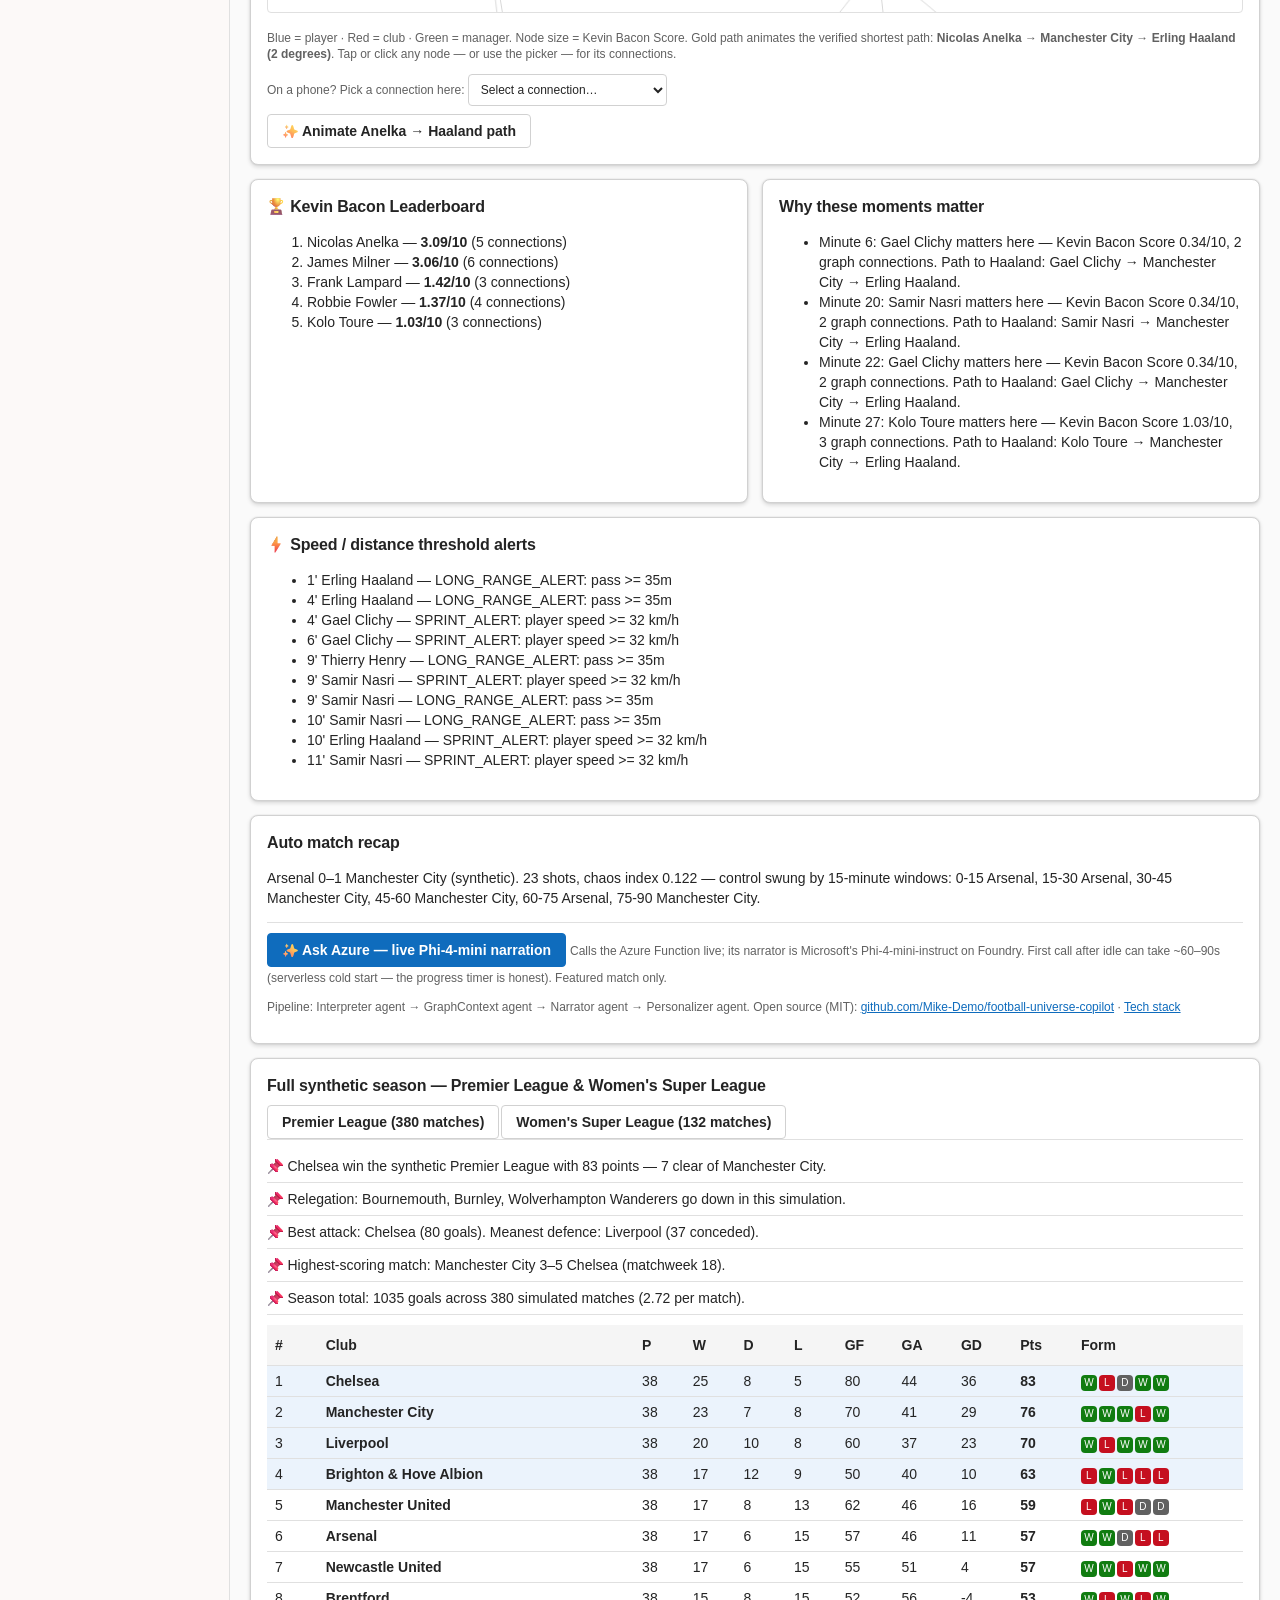
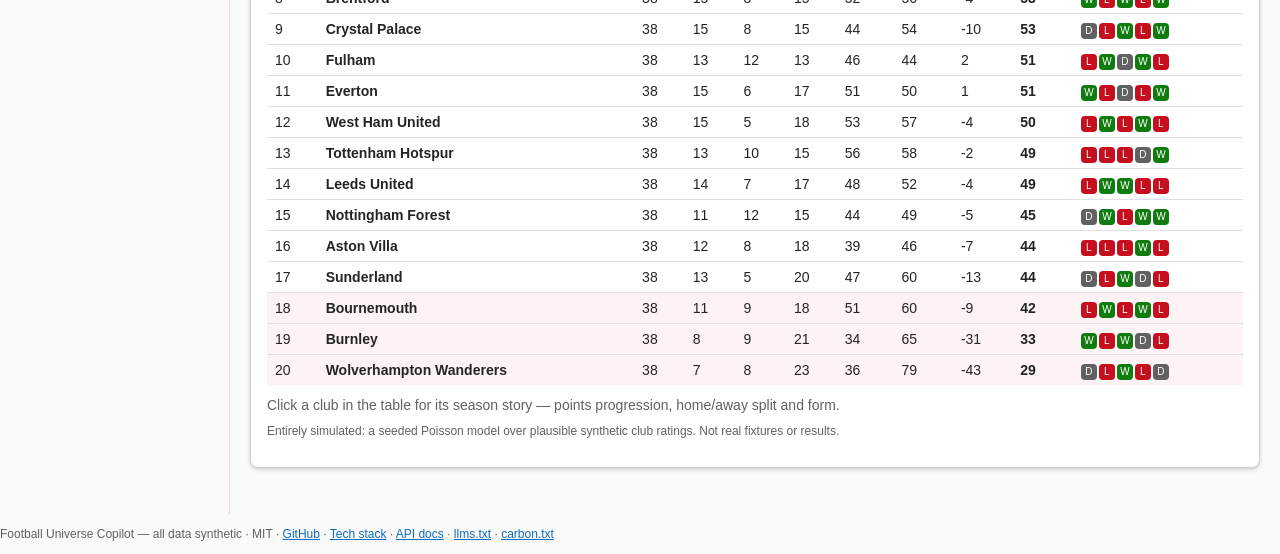
==== commit 3f7ecd1c: "Update docs/index.html" ====
--- a/docs/index.html
+++ b/docs/index.html
@@ -154,6 +154,10 @@
     </section>
   </main>
 </div>
+<footer class="sitefoot">
+  <p class="small">Football Universe Copilot — all data synthetic · MIT · <a href="https://github.com/Mike-Demo/football-universe-copilot">GitHub</a> · <a href="tech.html">Tech stack</a> · <a href="api.html">API docs</a> · <a href="llms.txt">llms.txt</a> · <a href="carbon.txt">carbon.txt</a></p>
+  <p class="small" data-co2-estimate></p>
+</footer>
 <div id="dock" hidden role="complementary" aria-label="Copilot live commentary">
   <img class="fe" src="assets/fluent-emoji/sparkles.svg" alt="" aria-hidden="true">
   <div class="dock-main"><strong id="dockTitle">Copilot live</strong><p id="dockBody">Press Play — the commentary anchors here while the match runs, wherever you scroll.</p></div>
@@ -167,6 +171,8 @@
   <a href="#seasonCard"><img class="fe fe-tab" src="assets/fluent-emoji/bar-chart.svg" alt="" aria-hidden="true"><span>Season</span></a>
 </nav>
 <script src="app.js"></script>
+<script src="assets/co2.min.js"></script>
+<script src="assets/co2-footer.js"></script>
 <script>
 let SEASON=null, LEAGUE='premier_league';
 function formBadges(f){return f.map(x=>'<span style="display:inline-block;width:16px;height:16px;line-height:16px;text-align:center;border-radius:4px;font-size:10px;margin-right:2px;background:'+({W:'#107C10',D:'#616161',L:'#C50F1F'}[x])+';color:#fff">'+x+'</span>').join('')}
--- a/docs/style.css
+++ b/docs/style.css
@@ -190,7 +190,9 @@
 .focusrow{display:flex;gap:10px;flex-wrap:wrap;align-items:center;margin-top:10px}
 .focusrow label{font-size:13px;color:var(--text-2);display:flex;align-items:center;gap:6px}
 .focusrow select{max-width:210px}
-#dock{position:fixed;left:50%;transform:translateX(-50%);bottom:14px;width:min(980px,calc(100% - 20px));z-index:40;display:flex;gap:10px;align-items:center;background:rgba(255,255,255,.92);backdrop-filter:blur(20px);border:1px solid var(--divider);border-left:3px solid var(--brand);border-radius:var(--r-card);box-shadow:var(--shadow3);padding:10px 12px;animation:cardIn var(--durNormal) var(--curveDecelerateMax) both}
+#dock{position:fixed;left:10px;right:10px;margin-inline:auto;max-width:980px;bottom:14px;z-index:40;display:flex;gap:10px;align-items:center;background:rgba(255,255,255,.92);backdrop-filter:blur(20px);border:1px solid var(--divider);border-left:3px solid var(--brand);border-radius:var(--r-card);box-shadow:var(--shadow3);padding:10px 12px;animation:dockIn var(--durNormal) var(--curveDecelerateMax) both}
+@keyframes dockIn{from{opacity:0}to{opacity:1}}
+.dock-main strong{display:block;white-space:nowrap;overflow:hidden;text-overflow:ellipsis}
 #dock[hidden]{display:none}
 #dock .fe{width:22px;height:22px;flex:0 0 auto}
 .dock-main{flex:1;min-width:0}
@@ -211,7 +213,7 @@
   .banner .x{position:absolute;top:8px;right:8px;margin:0}
   .modes{scroll-snap-type:x proximity;-webkit-mask-image:linear-gradient(90deg,#000 93%,transparent);mask-image:linear-gradient(90deg,#000 93%,transparent)}
   .modes .mode{scroll-snap-align:start}
-  .focusrow label{flex:1 1 44%}
+  .focusrow label{flex:1 1 100%}
   .focusrow select{flex:1;max-width:none;width:100%}
 }
 
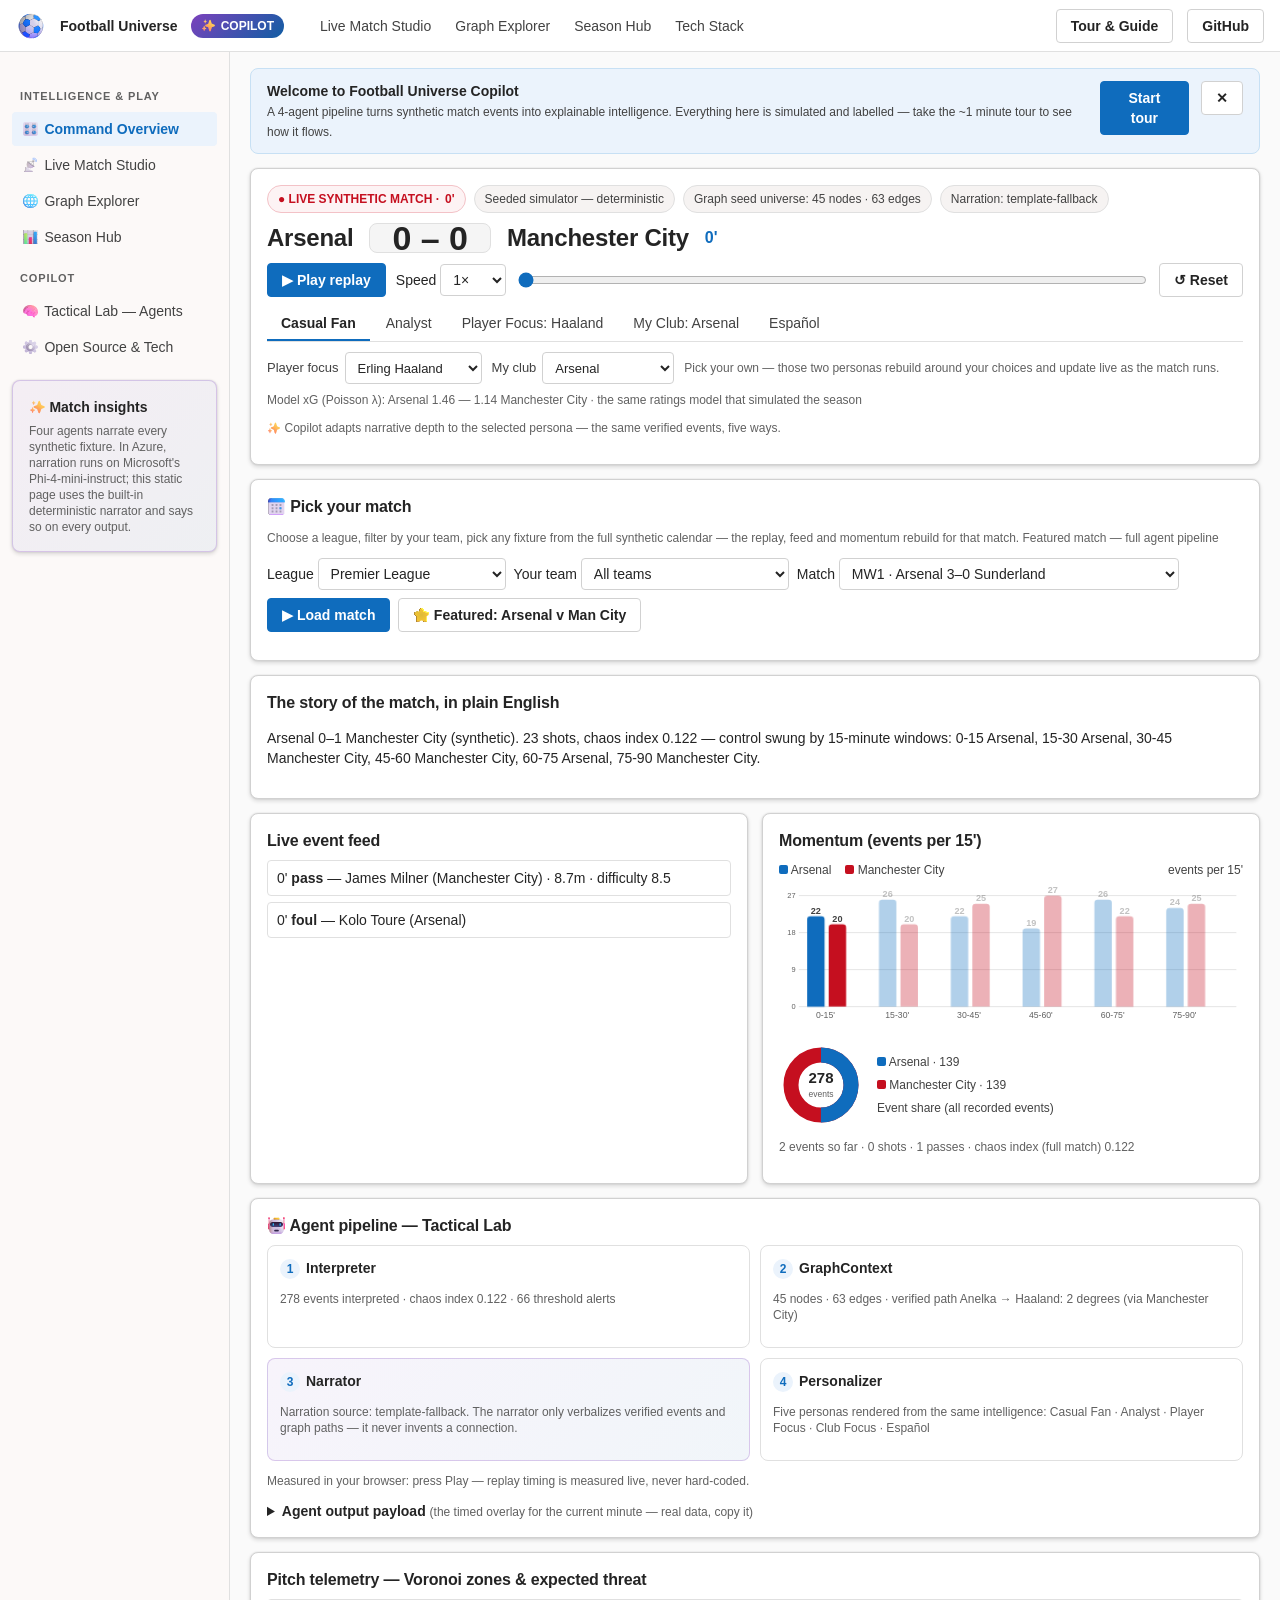
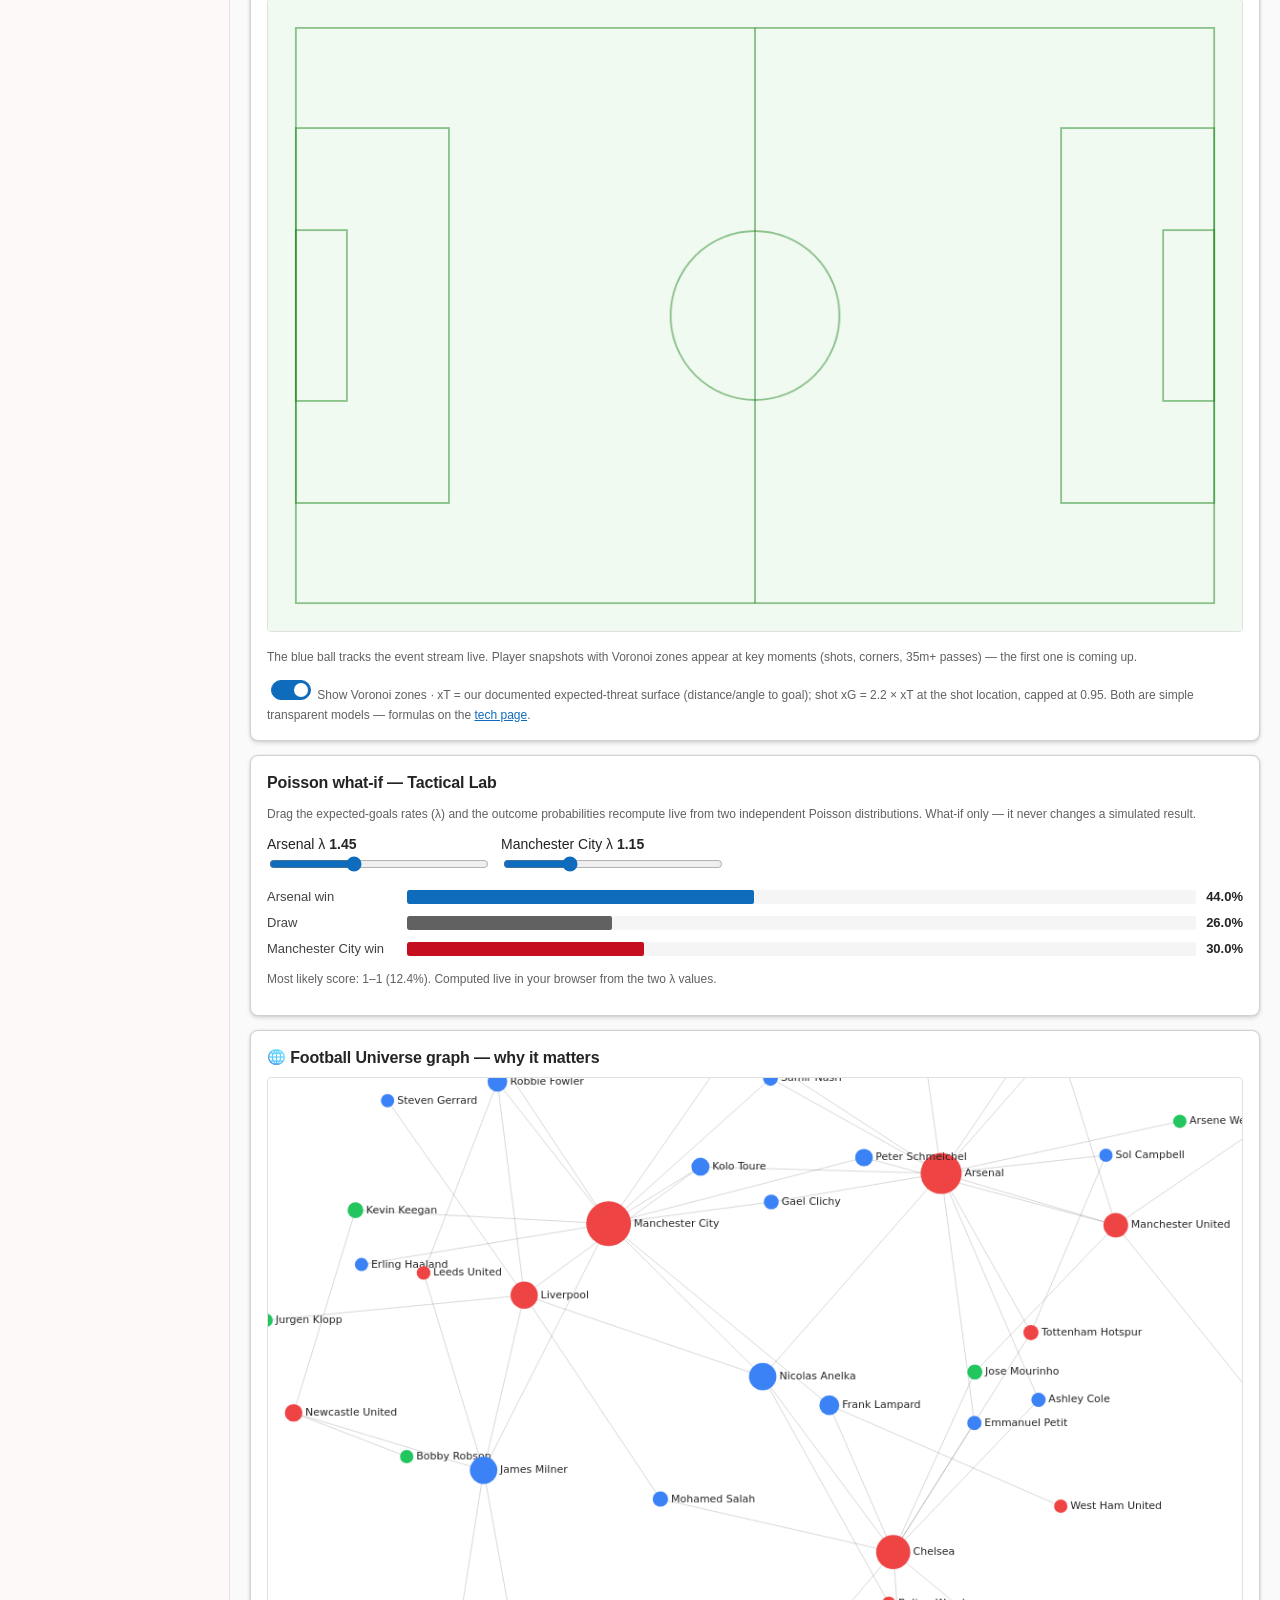
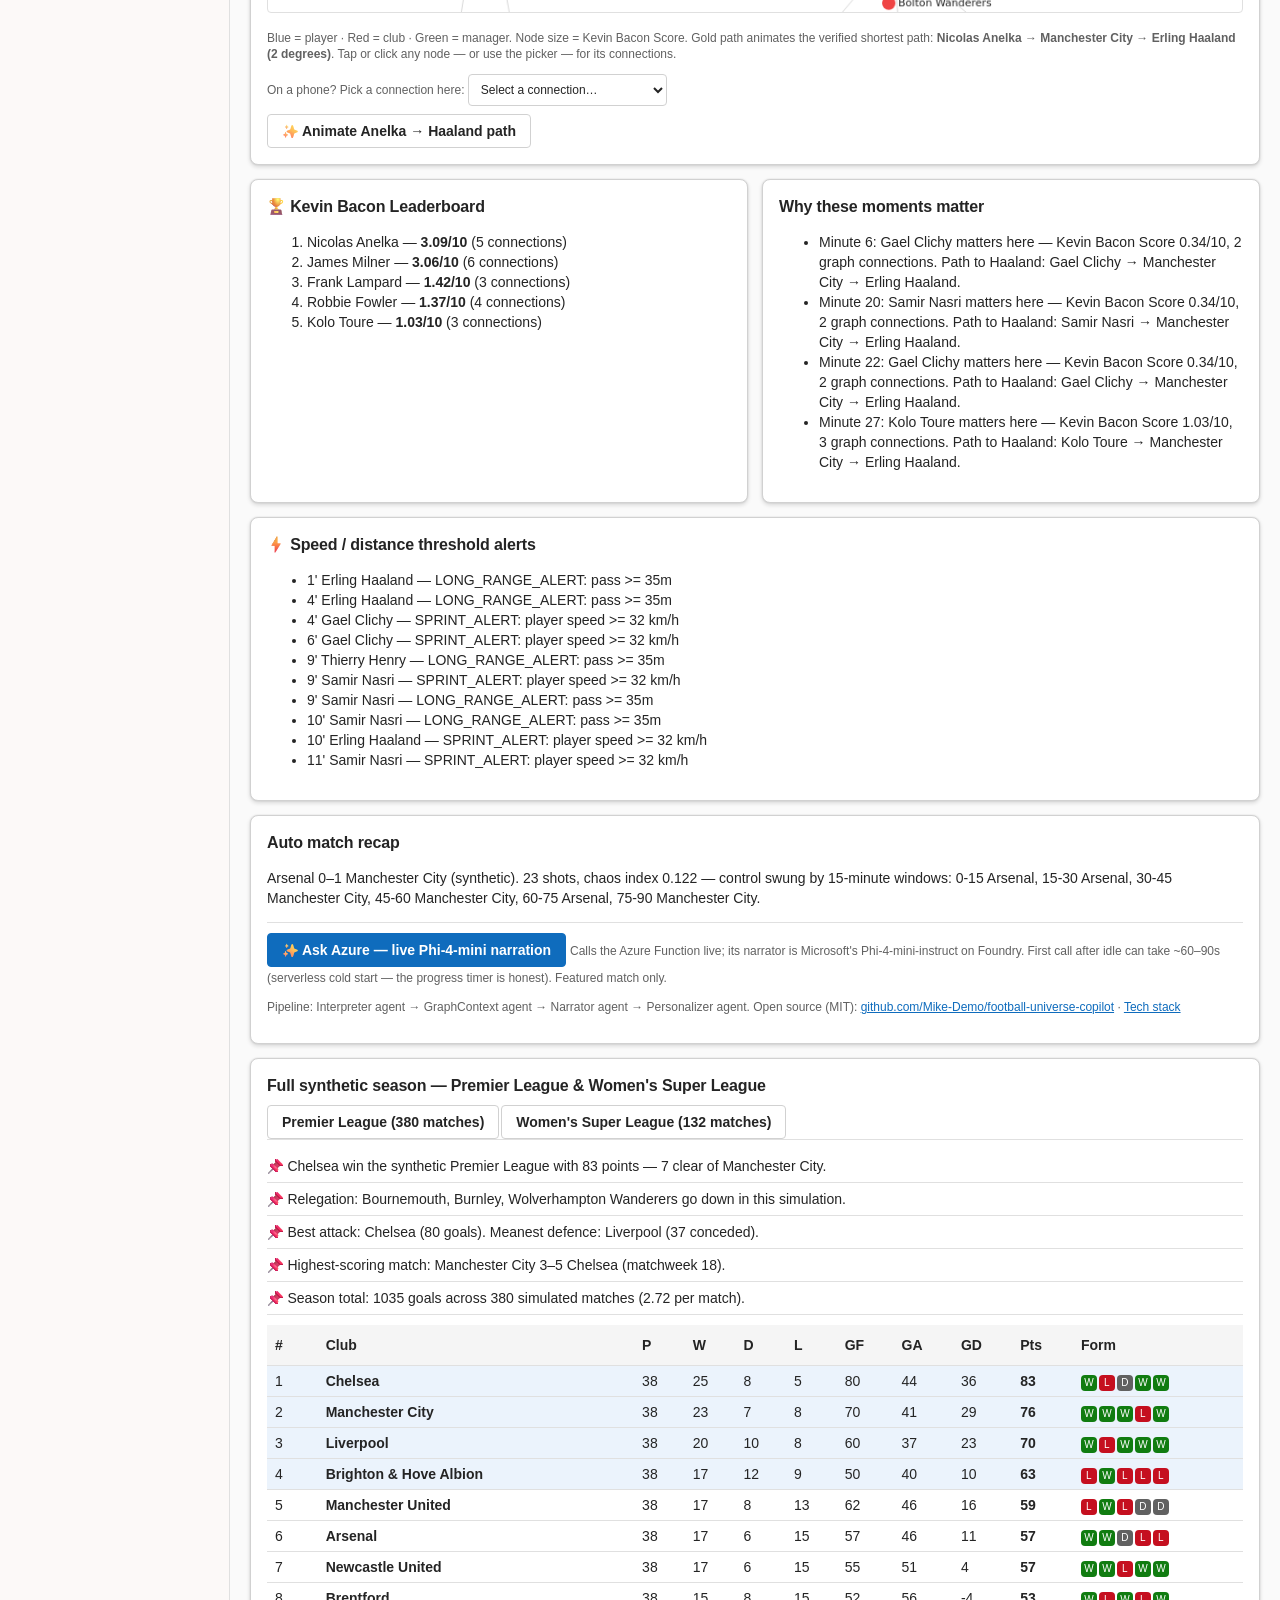
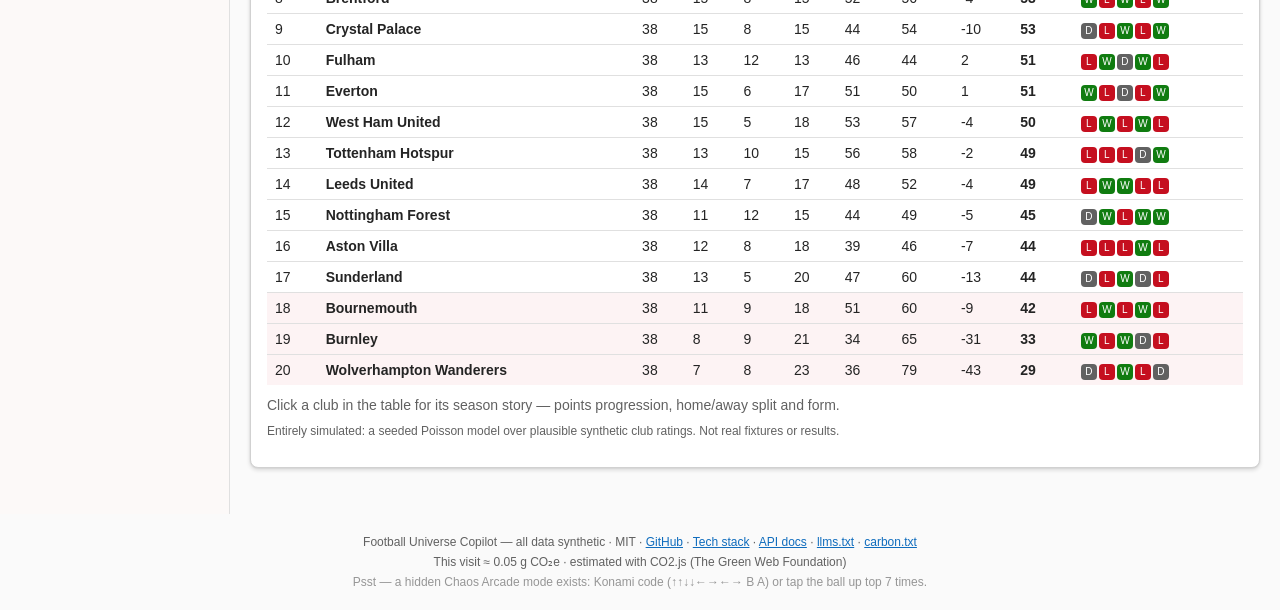
==== commit 5674f5ab: "Update docs/index.html" ====
--- a/docs/index.html
+++ b/docs/index.html
@@ -4,7 +4,7 @@
 <link rel="stylesheet" href="style.css"></head>
 <body>
 <div class="cmdbar">
-  <span class="logo"><img class="fe fe-logo" src="assets/fluent-emoji/soccer-ball.svg" alt="" aria-hidden="true"></span><strong>Football Universe</strong><span class="pill-copilot"><img class="fe" src="assets/fluent-emoji/sparkles.svg" alt="" aria-hidden="true"><span class="pill-text">COPILOT</span></span>
+  <span class="logo" id="logoBall" title="Football Universe"><img class="fe fe-logo" src="assets/fluent-emoji/soccer-ball.svg" alt="" aria-hidden="true"></span><strong>Football Universe</strong><span class="pill-copilot"><img class="fe" src="assets/fluent-emoji/sparkles.svg" alt="" aria-hidden="true"><span class="pill-text">COPILOT</span></span>
   <nav><a href="#studio">Live Match Studio</a><a href="#graphCard">Graph Explorer</a><a href="#seasonCard">Season Hub</a><a href="tech.html">Tech Stack</a></nav>
   <span class="spacer"></span>
   <button id="tourBtn" class="btn">Tour &amp; Guide</button>
@@ -157,7 +157,64 @@
 <footer class="sitefoot">
   <p class="small">Football Universe Copilot — all data synthetic · MIT · <a href="https://github.com/Mike-Demo/football-universe-copilot">GitHub</a> · <a href="tech.html">Tech stack</a> · <a href="api.html">API docs</a> · <a href="llms.txt">llms.txt</a> · <a href="carbon.txt">carbon.txt</a></p>
   <p class="small" data-co2-estimate></p>
+  <p class="small" style="opacity:.65">Psst — a hidden Chaos Arcade mode exists: Konami code (↑↑↓↓←→←→ B A) or tap the ball up top 7 times.</p>
 </footer>
+
+<div id="chaos" hidden role="dialog" aria-modal="true" aria-label="Chaos Arcade hidden replay mode">
+  <div class="chaos-top">
+    <span class="chaos-egg"><img class="fe" src="assets/fluent-emoji/star-struck.svg" alt=""></span>
+    <div class="chaos-title"><strong>SECRET EASTER EGG UNLOCKED: CHAOS REPLAY MODE</strong><span class="small">A joke skin over the same verified synthetic match — every number below is arcade math on real events, formulas included.</span></div>
+    <span class="chaos-fx-on">CHAOS FX: ON</span>
+    <button id="chaosClose" class="chaos-btn">✕ Exit chaos</button>
+  </div>
+  <div class="chaos-grid">
+    <section class="chaos-card chaos-scrubcard">
+      <div class="chaos-matchline"><strong id="chaosScore">—</strong><span id="chaosClock" class="chaos-clock"></span><span id="chaosVar" class="chaos-var"></span></div>
+      <div id="chaosKeys" class="chaos-keys" role="group" aria-label="Match keyframes"></div>
+      <div class="chaos-transport">
+        <button id="chaosPlay" class="chaos-btn chaos-play" aria-label="Play or pause">⏸</button>
+        <button id="chaosBack" class="chaos-btn" aria-label="Back ten minutes">−10'</button>
+        <button id="chaosFwd" class="chaos-btn" aria-label="Forward ten minutes">+10'</button>
+        <span id="chaosKeyName" class="small"></span>
+      </div>
+      <div class="chaos-cams"><span class="small">ARCADE CAMERA DIRECTOR</span>
+        <button class="chaos-cam on" data-cam="tactical">Tactical High</button>
+        <button class="chaos-cam" data-cam="retro">Retro 16-Bit</button>
+        <button class="chaos-cam" data-cam="keeper">Keeper POV</button>
+        <button class="chaos-cam" data-cam="rocket">Rocket Ball Cam</button>
+        <span id="chaosHud" class="small"></span>
+      </div>
+    </section>
+    <section class="chaos-card chaos-stage">
+      <div class="chaos-rec"><span class="chaos-dot"></span> REC [EASTER EGG CAM] <span id="chaosRecClock"></span><span id="chaosLock" class="chaos-lock"></span></div>
+      <canvas id="chaosCanvas" width="1050" height="680" aria-label="Chaos arcade pitch"></canvas>
+      <div class="chaos-stagebar"><span id="chaosSnapLine" class="small"></span><button id="chaosConfetti" class="chaos-btn chaos-confetti">Trigger Goal Confetti</button></div>
+    </section>
+    <section class="chaos-card chaos-stands">
+      <div id="standHome" class="stand"></div>
+      <div id="standAway" class="stand"></div>
+      <p class="small chaos-fine">Stand sentiment is arcade math on the live score + momentum windows — not biometrics, obviously.</p>
+    </section>
+    <section class="chaos-card chaos-sound">
+      <h3>CHAOS SOUNDBOARD &amp; MODIFIERS</h3>
+      <div class="chaos-soundgrid">
+        <button class="chaos-fx" data-fx="airhorn" aria-label="Trigger airhorn blast"><img class="fe" src="assets/fluent-emoji/loudspeaker.svg" alt=""> Airhorn Blast<span>Synth honk, Web Audio</span></button>
+        <button class="chaos-fx" data-fx="pizza" aria-label="Throw a pizza slice"><img class="fe" src="assets/fluent-emoji/pizza.svg" alt=""> Throw Pizza Slice<span>Tunnel drama, airborne</span></button>
+        <button class="chaos-fx" data-fx="flamingo" aria-label="Summon the flamingo pitch invader"><img class="fe" src="assets/fluent-emoji/flamingo.svg" alt=""> Summon Flamingo<span>Sir Flappy, pitch invader</span></button>
+        <button class="chaos-fx" data-fx="confetti" aria-label="Trigger a confetti storm"><img class="fe" src="assets/fluent-emoji/party-popper.svg" alt=""> Confetti Storm<span>Full-pitch tifo blast</span></button>
+        <button class="chaos-fx" data-fx="aura" aria-label="Give the ball carrier a Saiyan goal aura"><img class="fe" src="assets/fluent-emoji/high-voltage.svg" alt=""> Saiyan Goal Aura<span>Neon glow 9000</span></button>
+        <button class="chaos-fx" data-fx="tifo" aria-label="Drop the giant tifo"><img class="fe" src="assets/fluent-emoji/fireworks.svg" alt=""> Giant Tifo Drop<span>Whole-stand cover</span></button>
+      </div>
+      <p id="chaosFxLine" class="small">Ready. Tap a modifier — the pitch obeys.</p>
+    </section>
+    <section class="chaos-card chaos-tele">
+      <div class="chaos-tile"><span class="small">SALTY TELEMETRY</span><strong id="teleTears">—</strong><span class="small" id="teleTearsCap"></span></div>
+      <div class="chaos-tile"><span class="small">EXPECTED GIGGLES (xG)</span><strong id="teleGiggles">—</strong><span class="small" id="teleGigglesCap"></span></div>
+      <div class="chaos-tile"><span class="small">COMMUNITY HIGH FIVES</span><strong id="teleFives">—</strong><span class="small" id="teleFivesCap"></span></div>
+      <div class="chaos-tile"><span class="small">ACOUSTIC PEAK</span><strong id="teleDb">—</strong><span class="small" id="teleDbCap"></span></div>
+    </section>
+  </div>
+</div>
 <div id="dock" hidden role="complementary" aria-label="Copilot live commentary">
   <img class="fe" src="assets/fluent-emoji/sparkles.svg" alt="" aria-hidden="true">
   <div class="dock-main"><strong id="dockTitle">Copilot live</strong><p id="dockBody">Press Play — the commentary anchors here while the match runs, wherever you scroll.</p></div>
--- a/docs/style.css
+++ b/docs/style.css
@@ -218,3 +218,7 @@
 }
 
 body.dock-on{padding-bottom:96px}
+
+/* Site footer (CO2.js estimate renders into [data-co2-estimate]) */
+.sitefoot{max-width:980px;margin:0 auto;padding:16px;text-align:center}
+.sitefoot p{margin:4px 0}
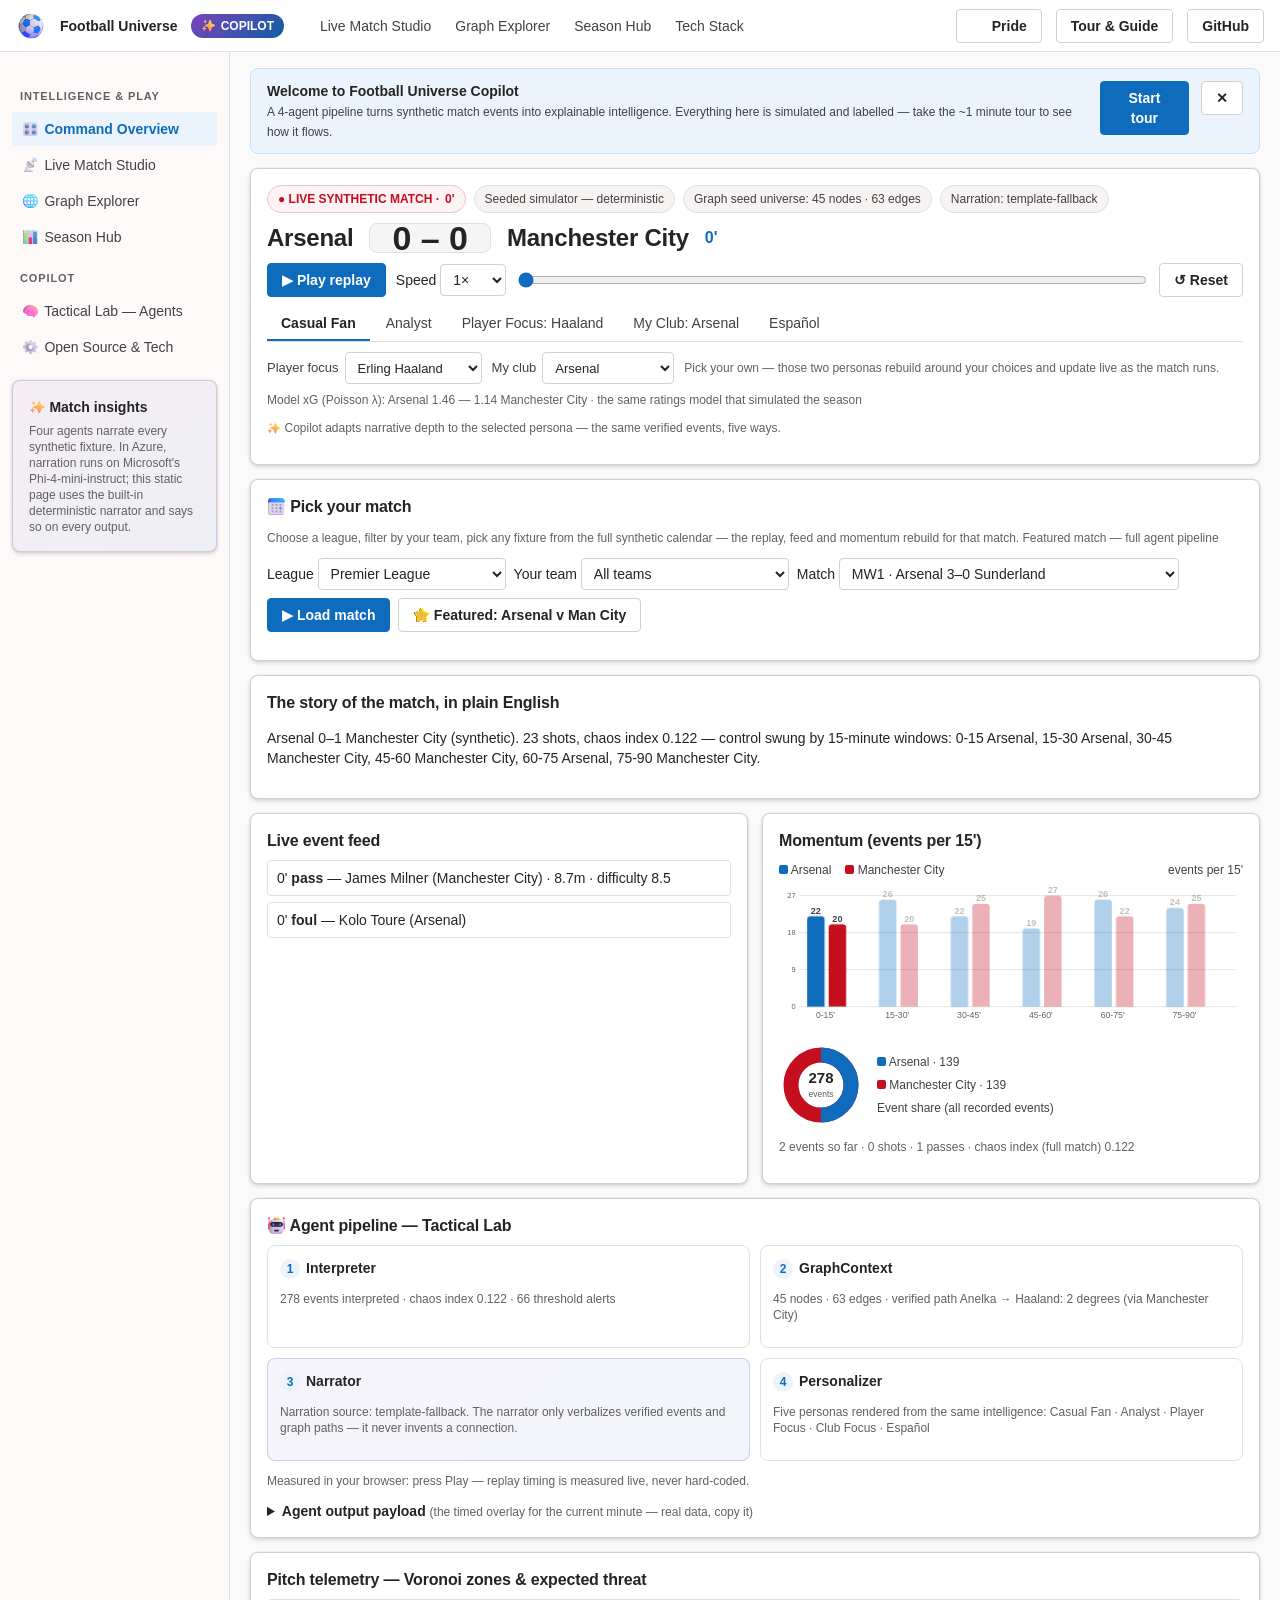
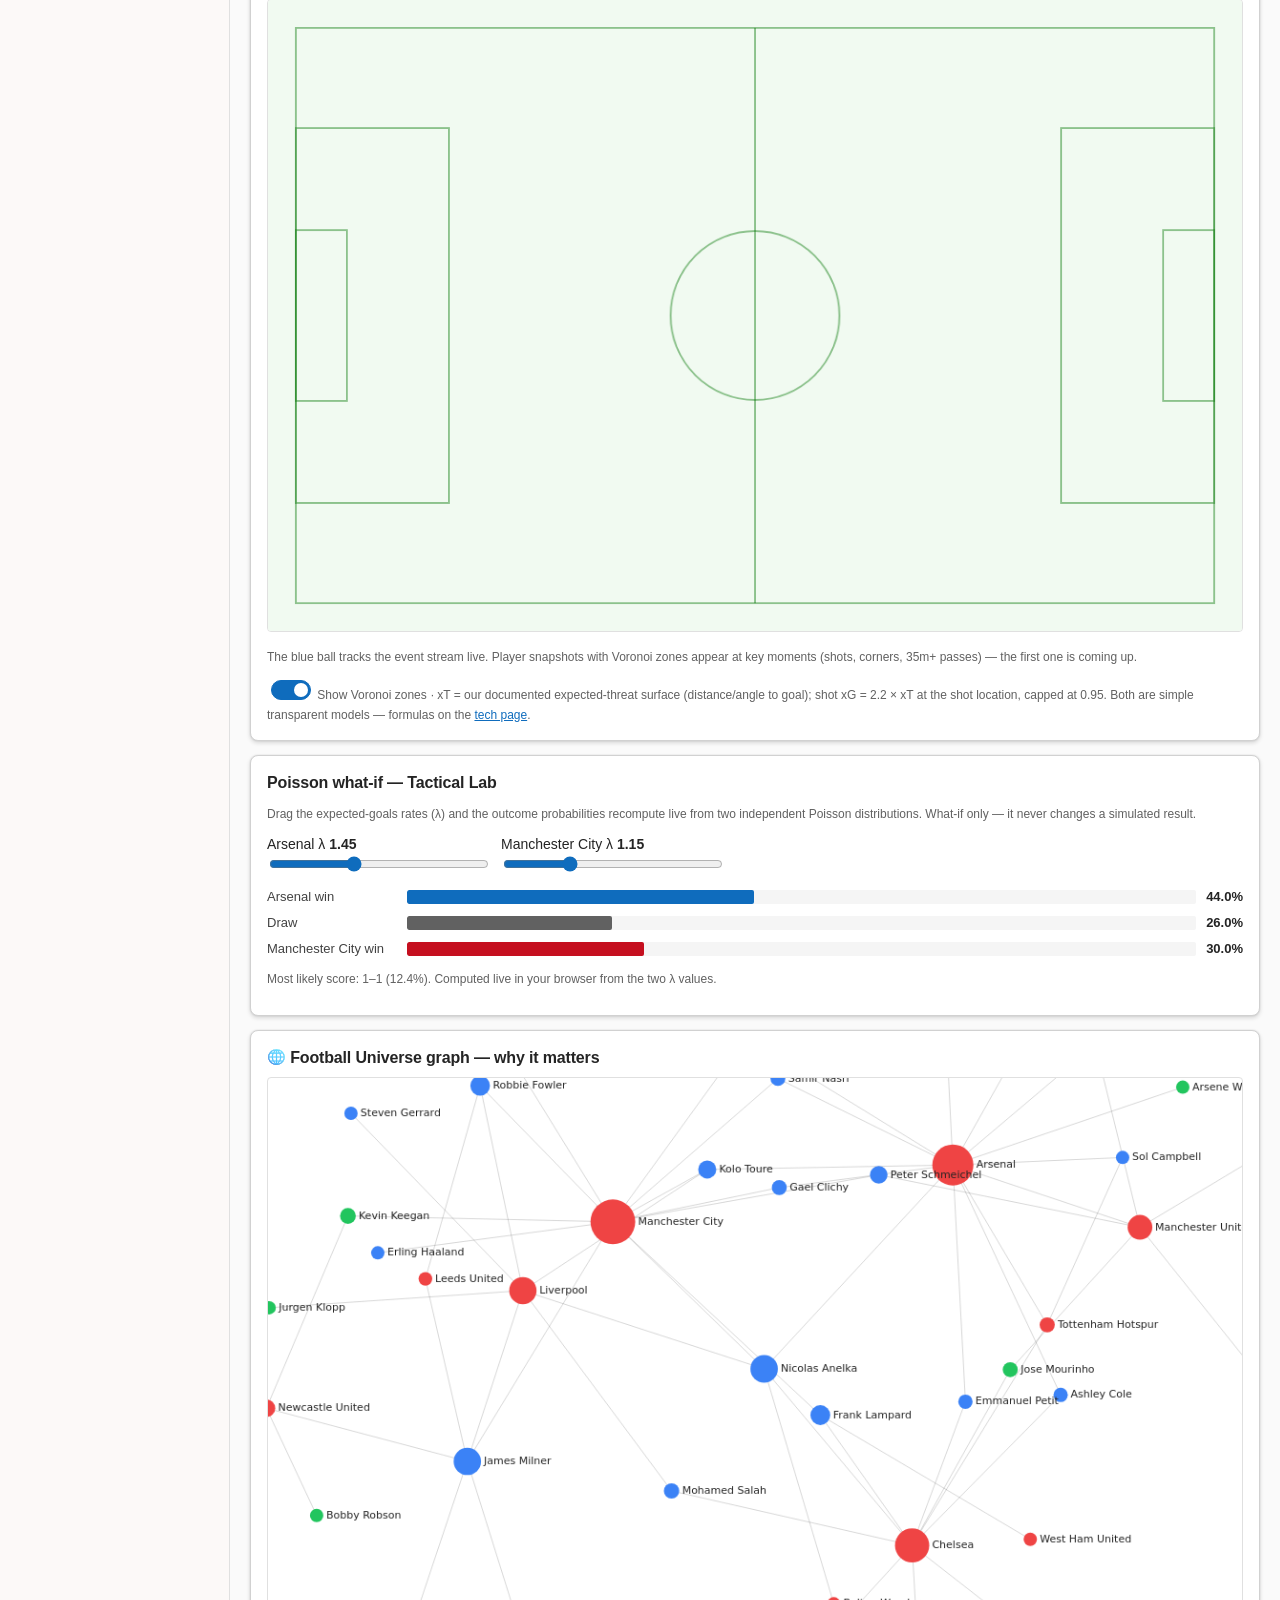
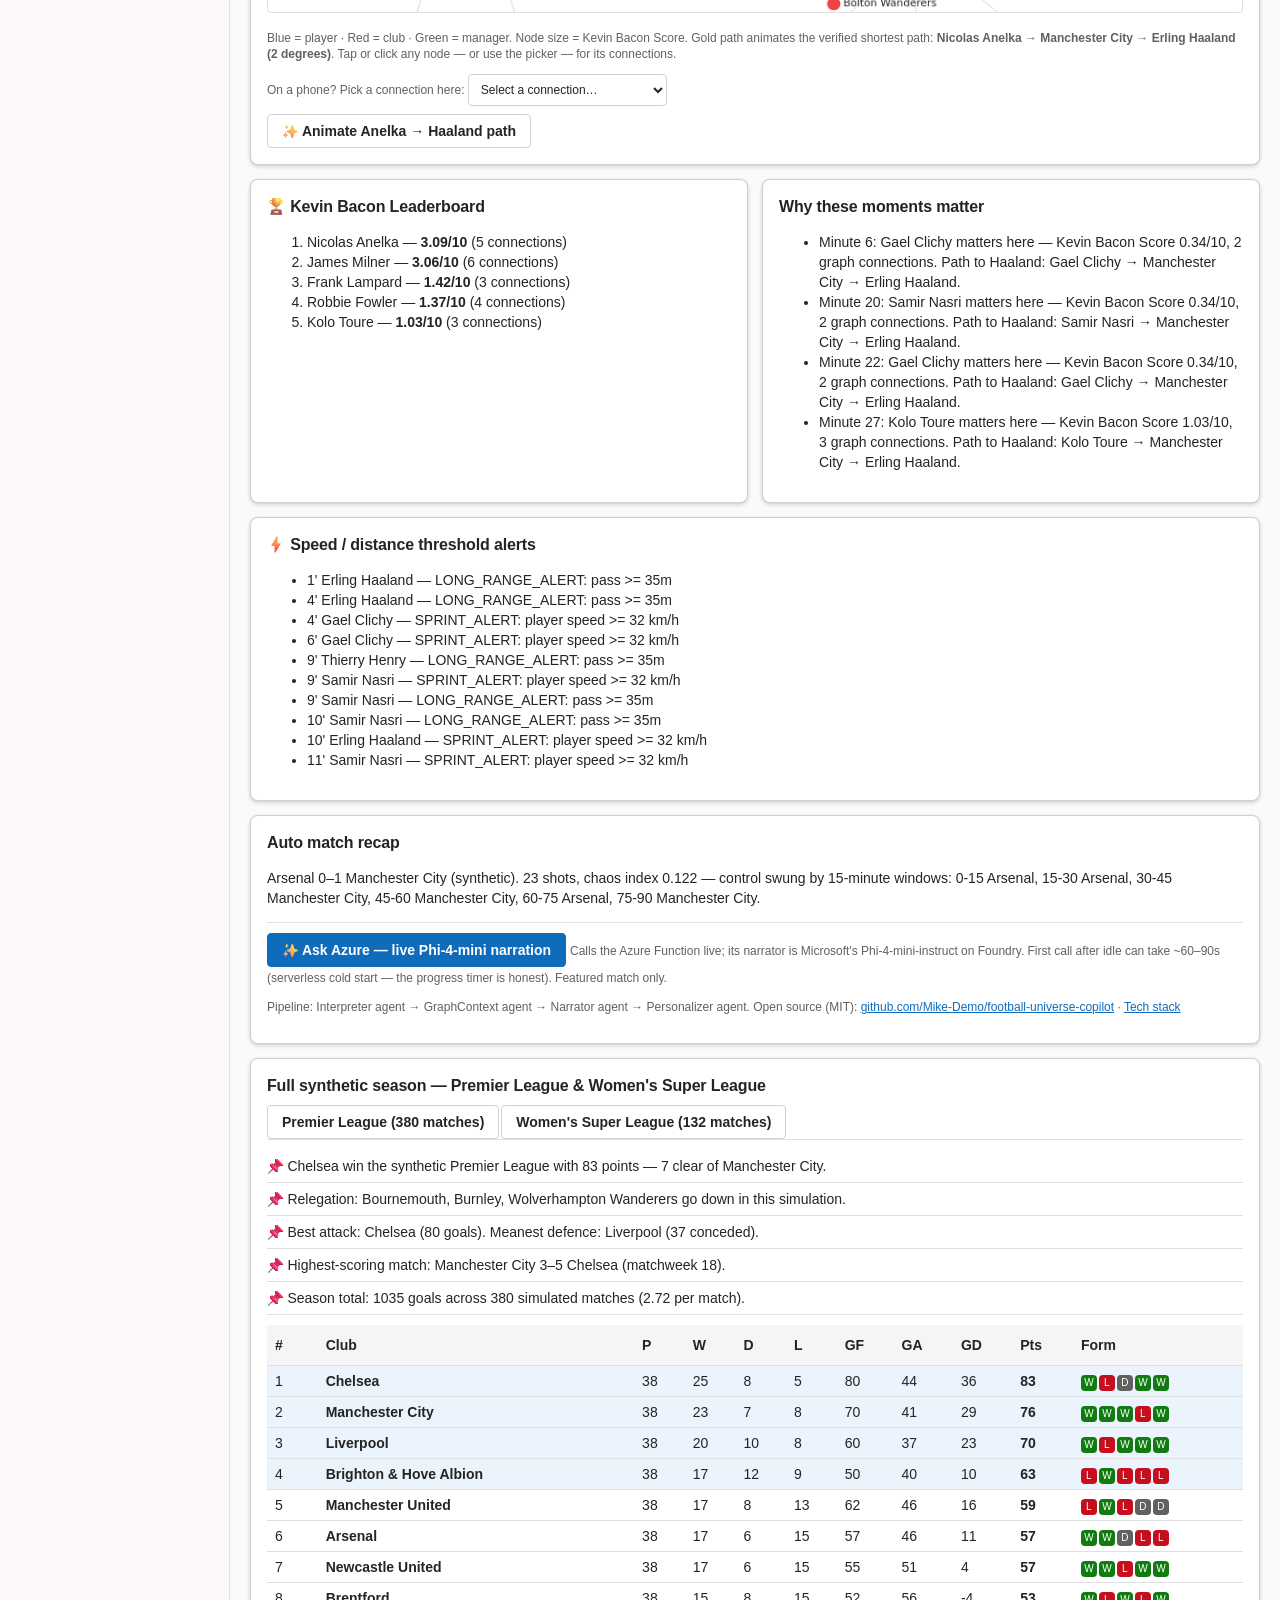
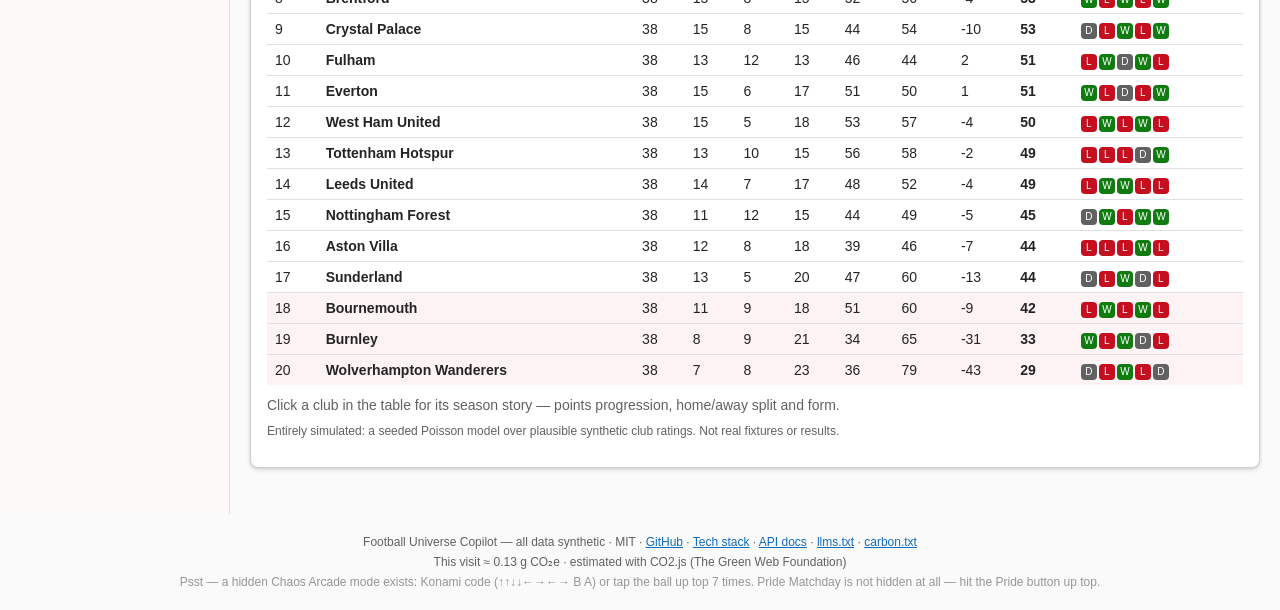
==== commit 44372931: "Update docs/index.html" ====
--- a/docs/index.html
+++ b/docs/index.html
@@ -7,6 +7,7 @@
   <span class="logo" id="logoBall" title="Football Universe"><img class="fe fe-logo" src="assets/fluent-emoji/soccer-ball.svg" alt="" aria-hidden="true"></span><strong>Football Universe</strong><span class="pill-copilot"><img class="fe" src="assets/fluent-emoji/sparkles.svg" alt="" aria-hidden="true"><span class="pill-text">COPILOT</span></span>
   <nav><a href="#studio">Live Match Studio</a><a href="#graphCard">Graph Explorer</a><a href="#seasonCard">Season Hub</a><a href="tech.html">Tech Stack</a></nav>
   <span class="spacer"></span>
+  <button id="prideBtn" class="btn pridebtn" aria-label="Open Pride Matchday mode"><img class="fe" src="assets/fluent-emoji/rainbow-flag.svg" alt=""><span class="ptext"> Pride</span></button>
   <button id="tourBtn" class="btn">Tour &amp; Guide</button>
   <a class="btn ghbtn" style="text-decoration:none;display:inline-flex;align-items:center" href="https://github.com/Mike-Demo/football-universe-copilot">GitHub</a>
 </div>
@@ -157,7 +158,7 @@
 <footer class="sitefoot">
   <p class="small">Football Universe Copilot — all data synthetic · MIT · <a href="https://github.com/Mike-Demo/football-universe-copilot">GitHub</a> · <a href="tech.html">Tech stack</a> · <a href="api.html">API docs</a> · <a href="llms.txt">llms.txt</a> · <a href="carbon.txt">carbon.txt</a></p>
   <p class="small" data-co2-estimate></p>
-  <p class="small" style="opacity:.65">Psst — a hidden Chaos Arcade mode exists: Konami code (↑↑↓↓←→←→ B A) or tap the ball up top 7 times.</p>
+  <p class="small" style="opacity:.65">Psst — a hidden Chaos Arcade mode exists: Konami code (↑↑↓↓←→←→ B A) or tap the ball up top 7 times. Pride Matchday is not hidden at all — hit the Pride button up top.</p>
 </footer>
 
 <div id="chaos" hidden role="dialog" aria-modal="true" aria-label="Chaos Arcade hidden replay mode">
@@ -212,6 +213,64 @@
       <div class="chaos-tile"><span class="small">EXPECTED GIGGLES (xG)</span><strong id="teleGiggles">—</strong><span class="small" id="teleGigglesCap"></span></div>
       <div class="chaos-tile"><span class="small">COMMUNITY HIGH FIVES</span><strong id="teleFives">—</strong><span class="small" id="teleFivesCap"></span></div>
       <div class="chaos-tile"><span class="small">ACOUSTIC PEAK</span><strong id="teleDb">—</strong><span class="small" id="teleDbCap"></span></div>
+    </section>
+  </div>
+</div>
+
+<div id="pride" hidden role="dialog" aria-modal="true" aria-label="Pride Matchday mode">
+  <div class="pride-rainbowbar"></div>
+  <div class="chaos-top">
+    <span class="chaos-egg pride-egg"><img class="fe" src="assets/fluent-emoji/rainbow-flag.svg" alt=""></span>
+    <div class="chaos-title"><strong>PRIDE MATCHDAY EDITION — LOVE WINS</strong><span class="small">A rainbow stadium skin over the same verified synthetic match. A tribute to the Global Pride Parties at WordCamps — football is for everyone.</span></div>
+    <span class="chaos-fx-on pride-fx">PRIDE FX: ACTIVE</span>
+    <button id="prideClose" class="chaos-btn">✕ Exit pride</button>
+  </div>
+  <div class="chaos-grid">
+    <section class="chaos-card chaos-scrubcard">
+      <div class="chaos-matchline"><strong id="prideScore">—</strong><span id="prideClock" class="chaos-clock"></span><span class="pride-tag">#FootballIsForEveryone</span></div>
+      <div class="pride-barwrap"><div class="pride-bar"><div id="prideBarHome" class="pride-bar-home"></div><div id="prideBarAway" class="pride-bar-away"></div></div><div class="pride-barlabels"><span id="prideHomeLabel"></span><span id="prideAwayLabel"></span></div></div>
+      <div id="prideKeys" class="chaos-keys" role="group" aria-label="Match keyframes"></div>
+      <div class="chaos-transport">
+        <button id="pridePlay" class="chaos-btn chaos-play" aria-label="Play or pause">⏸</button>
+        <button id="prideBack" class="chaos-btn" aria-label="Back ten minutes">−10'</button>
+        <button id="prideFwd" class="chaos-btn" aria-label="Forward ten minutes">+10'</button>
+        <span id="prideKeyName" class="small"></span>
+      </div>
+      <div class="chaos-cams"><span class="small">DIRECTOR ANGLE</span>
+        <button class="pride-cam chaos-cam on" data-cam="tactical">Tactical Pride High</button>
+        <button class="pride-cam chaos-cam" data-cam="retro">Retro Rainbow Cam</button>
+        <button class="pride-cam chaos-cam" data-cam="keeper">Keeper POV · Glitter</button>
+        <button class="pride-cam chaos-cam" data-cam="rocket">Rainbow Rocket Cam</button>
+      </div>
+    </section>
+    <section class="chaos-card chaos-stage pride-stage">
+      <div class="chaos-rec"><span class="chaos-dot"></span> REC [PRIDE CAM] <span id="prideRecClock"></span><span id="prideLock" class="chaos-lock"></span></div>
+      <div id="prideGoalBanner" hidden>GOOOAAAL OF LOVE!</div>
+      <canvas id="prideCanvas" width="1050" height="680" aria-label="Pride rainbow pitch"></canvas>
+      <div class="chaos-stagebar"><span id="prideSnapLine" class="small"></span><button id="prideConfetti" class="chaos-btn pride-cannon">TRIGGER RAINBOW CONFETTI CANNON</button></div>
+    </section>
+    <section class="chaos-card chaos-stands">
+      <div id="prideStandHome" class="stand"></div>
+      <div id="prideStandAway" class="stand"></div>
+      <p class="small chaos-fine">Both ends, all love — the sentiment is the same arcade math as Chaos mode, framed the Pride way: nobody's despair counts here.</p>
+    </section>
+    <section class="chaos-card chaos-sound">
+      <h3>PRIDE SOUNDBOARD</h3>
+      <div class="chaos-soundgrid">
+        <button class="pride-fx chaos-fx" data-fx="airhorn" aria-label="Trigger the rainbow airhorn"><img class="fe" src="assets/fluent-emoji/loudspeaker.svg" alt=""> Rainbow Airhorn<span>Honk, but fabulous</span></button>
+        <button class="pride-fx chaos-fx" data-fx="disco" aria-label="Drop the disco ball"><img class="fe" src="assets/fluent-emoji/sparkles.svg" alt=""> Disco Ball Drop<span>Glitter over the pitch</span></button>
+        <button class="pride-fx chaos-fx" data-fx="flamingo" aria-label="Call Sir Flappy"><img class="fe" src="assets/fluent-emoji/flamingo.svg" alt=""> Sir Flappy Call<span>The icon returns</span></button>
+        <button class="pride-fx chaos-fx" data-fx="smoke" aria-label="Trigger the pride smoke storm"><img class="fe" src="assets/fluent-emoji/rainbow.svg" alt=""> Pride Smoke Storm<span>Rainbow flares, both ends</span></button>
+        <button class="pride-fx chaos-fx" data-fx="aura" aria-label="Give the ball carrier the prismatic aura"><img class="fe" src="assets/fluent-emoji/high-voltage.svg" alt=""> Prismatic Aura<span>Over 9000, in rainbow</span></button>
+        <button class="pride-fx chaos-fx" data-fx="tifo" aria-label="Drop the giant love tifo"><img class="fe" src="assets/fluent-emoji/red-heart.svg" alt=""> Giant Love Tifo<span>LOVE WINS, full stand</span></button>
+      </div>
+      <p id="prideFxLine" class="small">Ready. Everybody in.</p>
+    </section>
+    <section class="chaos-card chaos-tele">
+      <div class="chaos-tile"><span class="small">HUGS &amp; HIGH FIVES</span><strong id="pTeleFives">—</strong><span class="small" id="pTeleFivesCap"></span></div>
+      <div class="chaos-tile"><span class="small">HAPPY PRIDE TEARS</span><strong id="pTeleTears">—</strong><span class="small" id="pTeleTearsCap"></span></div>
+      <div class="chaos-tile"><span class="small">ACOUSTIC PRIDE PEAK</span><strong id="pTeleDb">—</strong><span class="small" id="pTeleDbCap"></span></div>
+      <div class="chaos-tile"><span class="small">EXPECTED GIGGLES (xG)</span><strong id="pTeleGiggles">—</strong><span class="small" id="pTeleGigglesCap"></span></div>
     </section>
   </div>
 </div>
--- a/docs/style.css
+++ b/docs/style.css
@@ -222,3 +222,59 @@
 /* Site footer (CO2.js estimate renders into [data-co2-estimate]) */
 .sitefoot{max-width:980px;margin:0 auto;padding:16px;text-align:center}
 .sitefoot p{margin:4px 0}
+
+/* ---------- CHAOS ARCADE hidden mode (Stadium Spotlight dark system) ---------- */
+#chaos{position:fixed;inset:0;z-index:60;overflow-y:auto;background:#0a151c;color:#d9e4ee;padding:14px;font-family:"Segoe UI",system-ui,sans-serif}
+#chaos[hidden]{display:none}
+#chaos .small{color:#9fb4a8}
+.chaos-top{display:flex;gap:12px;align-items:center;flex-wrap:wrap;max-width:1240px;margin:0 auto 12px}
+.chaos-egg{display:flex;width:40px;height:40px;border-radius:10px;background:#00e478;align-items:center;justify-content:center}
+.chaos-egg .fe{width:26px;height:26px}
+.chaos-title{flex:1;min-width:220px;display:flex;flex-direction:column}
+.chaos-title strong{font-size:19px;letter-spacing:.01em}
+.chaos-fx-on{background:#00ff87;color:#003919;font-weight:700;font-size:12px;border-radius:6px;padding:6px 10px}
+.chaos-btn{background:#212b33;color:#d9e4ee;border:1px solid #3b4b3d;border-radius:8px;padding:8px 12px;cursor:pointer;font-weight:600}
+.chaos-btn:hover{background:#2b363e}
+.chaos-grid{max-width:1240px;margin:0 auto;display:grid;grid-template-columns:1fr 1fr;gap:12px}
+.chaos-card{background:#121d24;border:1px solid #2b363e;border-radius:12px;padding:14px}
+.chaos-scrubcard{grid-column:1/-1}
+.chaos-stage{grid-column:1/-1}
+.chaos-matchline{display:flex;gap:14px;align-items:baseline;flex-wrap:wrap;font-size:18px}
+.chaos-clock{color:#00d2ff;font-weight:700}
+.chaos-var{margin-left:auto;font-size:12px;font-weight:700;color:#0a151c;background:#47d6ff;border-radius:999px;padding:3px 10px}
+.chaos-var:empty{display:none}
+.chaos-keys{display:flex;gap:8px;flex-wrap:wrap;margin:12px 0}
+.chaos-key{background:#162128;border:1px solid #3b4b3d;color:#d9e4ee;border-radius:999px;padding:7px 12px;cursor:pointer;font-size:13px;display:inline-flex;gap:6px;align-items:center}
+.chaos-key:hover{border-color:#00e478}
+.chaos-key.on{background:#00e478;color:#003919;border-color:#00e478;font-weight:700}
+.chaos-transport{display:flex;gap:8px;align-items:center;flex-wrap:wrap}
+.chaos-play{background:#00e478;color:#003919;border-color:#00e478;min-width:52px}
+.chaos-cams{display:flex;gap:8px;align-items:center;flex-wrap:wrap;margin-top:12px}
+.chaos-cam{background:#162128;border:1px solid #3b4b3d;color:#b9cbb9;border-radius:8px;padding:7px 11px;cursor:pointer;font-size:13px}
+.chaos-cam.on{background:#00e478;color:#003919;font-weight:700;border-color:#00e478}
+.chaos-rec{font-size:12px;letter-spacing:.06em;color:#ffb2b7;margin-bottom:8px;display:flex;gap:8px;align-items:center}
+.chaos-dot{width:9px;height:9px;border-radius:50%;background:#ff5d73;display:inline-block;animation:chaosBlink 1.2s infinite}
+@keyframes chaosBlink{50%{opacity:.25}}
+.chaos-lock{margin-left:auto;color:#00ff87}
+#chaosCanvas{width:100%;height:auto;border-radius:10px;background:#0b2417;display:block}
+.chaos-stagebar{display:flex;gap:10px;align-items:center;justify-content:space-between;margin-top:10px;flex-wrap:wrap}
+.chaos-confetti{background:#00ff87;color:#003919;border-color:#00ff87}
+.chaos-stands .stand{padding:10px;border-radius:10px;background:#162128;margin-bottom:10px}
+.stand-head{display:flex;justify-content:space-between;gap:8px;flex-wrap:wrap;font-weight:700}
+.stand-bar{height:12px;border-radius:6px;background:#0a151c;overflow:hidden;margin:8px 0}
+.stand-fill{height:100%;border-radius:6px;transition:width var(--durSlow) var(--curveDecelerateMax)}
+.stand-emojis{display:flex;gap:5px;flex-wrap:wrap}
+.stand-emojis .fe{width:22px;height:22px}
+.stand-chant{font-size:13px;color:#a5e7ff;margin-top:6px}
+.chaos-sound h3{margin:0 0 10px;font-size:14px;letter-spacing:.05em}
+.chaos-soundgrid{display:grid;grid-template-columns:1fr 1fr;gap:8px}
+.chaos-fx{background:#162128;border:1px solid #3b4b3d;color:#d9e4ee;border-radius:10px;padding:10px;text-align:left;cursor:pointer;font-weight:700;display:flex;flex-direction:column;gap:2px}
+.chaos-fx span{font-weight:400;font-size:12px;color:#9fb4a8}
+.chaos-fx:hover{border-color:#00d2ff}
+.chaos-fx .fe{width:22px;height:22px}
+.chaos-tele{display:grid;grid-template-columns:1fr 1fr;gap:10px}
+.chaos-tile{background:#162128;border-radius:10px;padding:10px;display:flex;flex-direction:column;gap:3px}
+.chaos-tile strong{font-size:21px;color:#00ff87}
+.chaos-fine{grid-column:1/-1}
+@media (max-width: 760px){ .chaos-grid{grid-template-columns:1fr} .chaos-tele{grid-template-columns:1fr 1fr} .chaos-title strong{font-size:16px} }
+@media (prefers-reduced-motion: reduce){ .chaos-dot{animation:none} }
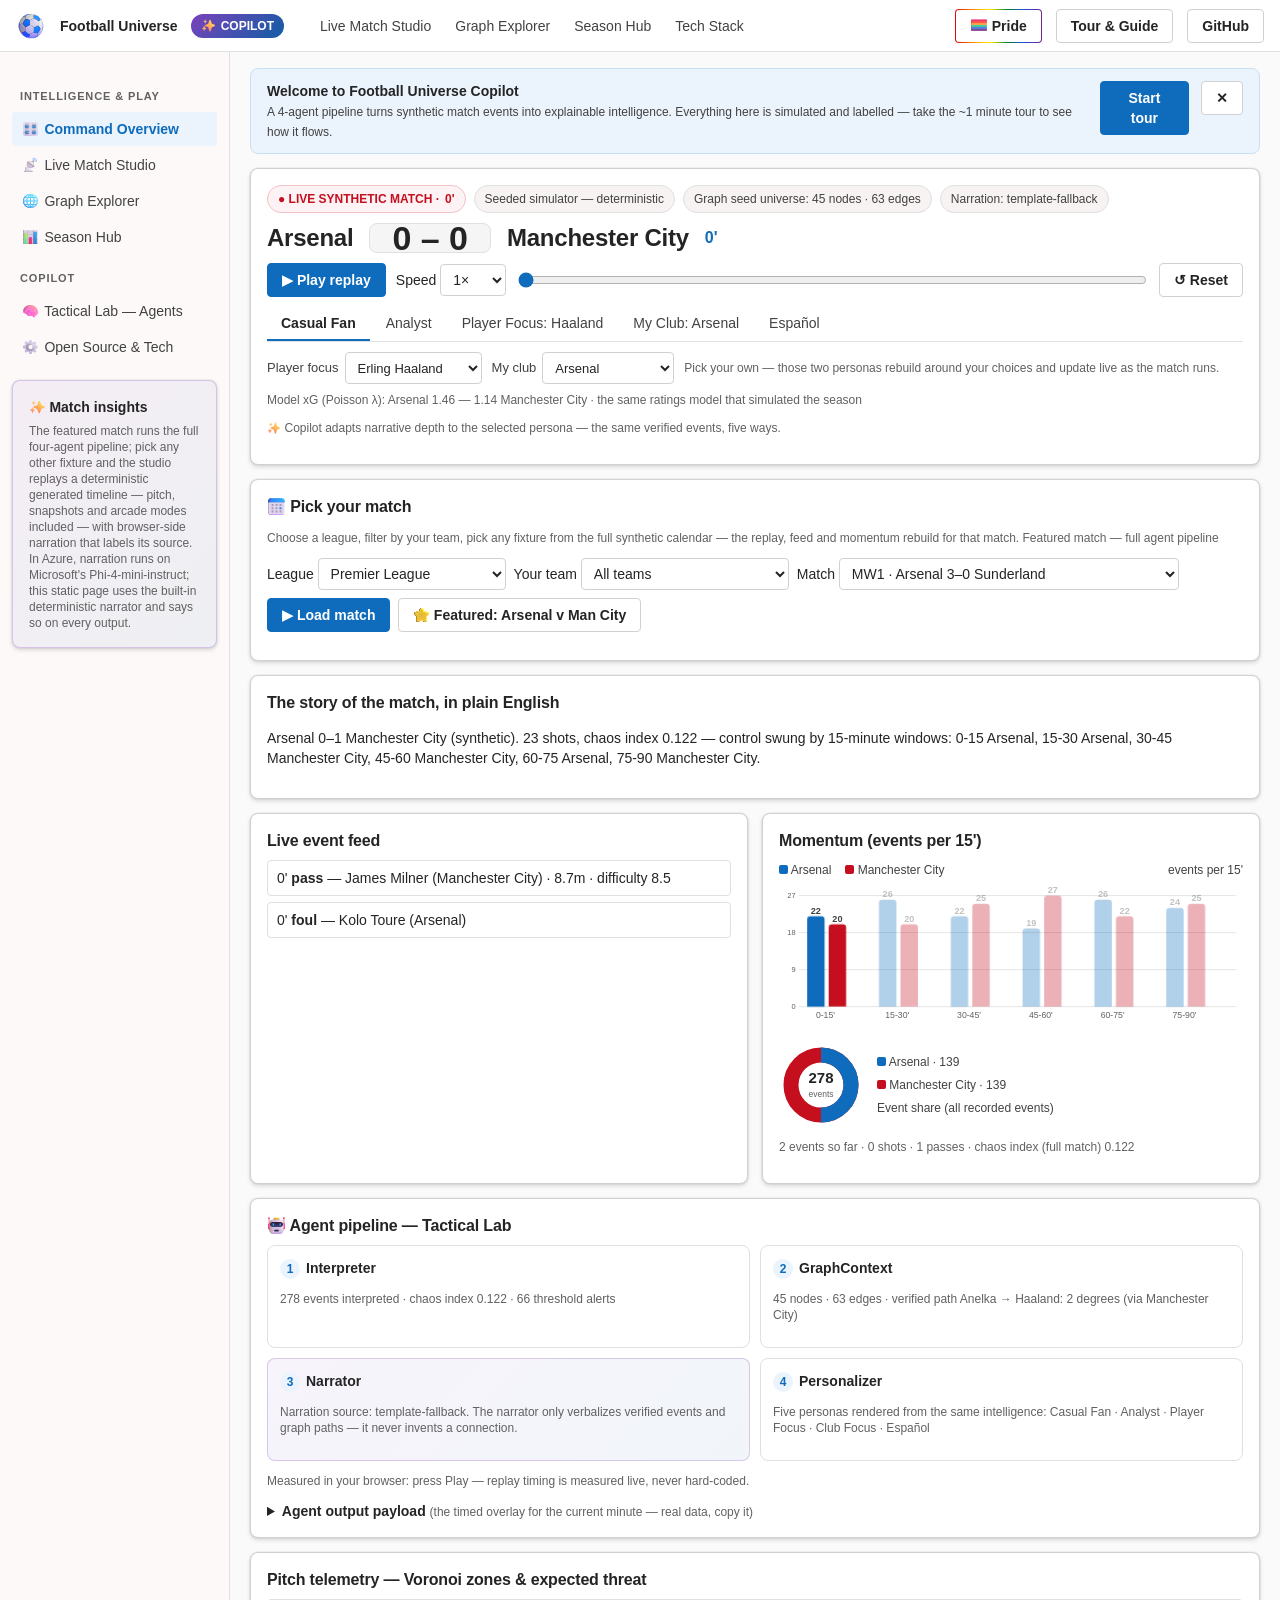
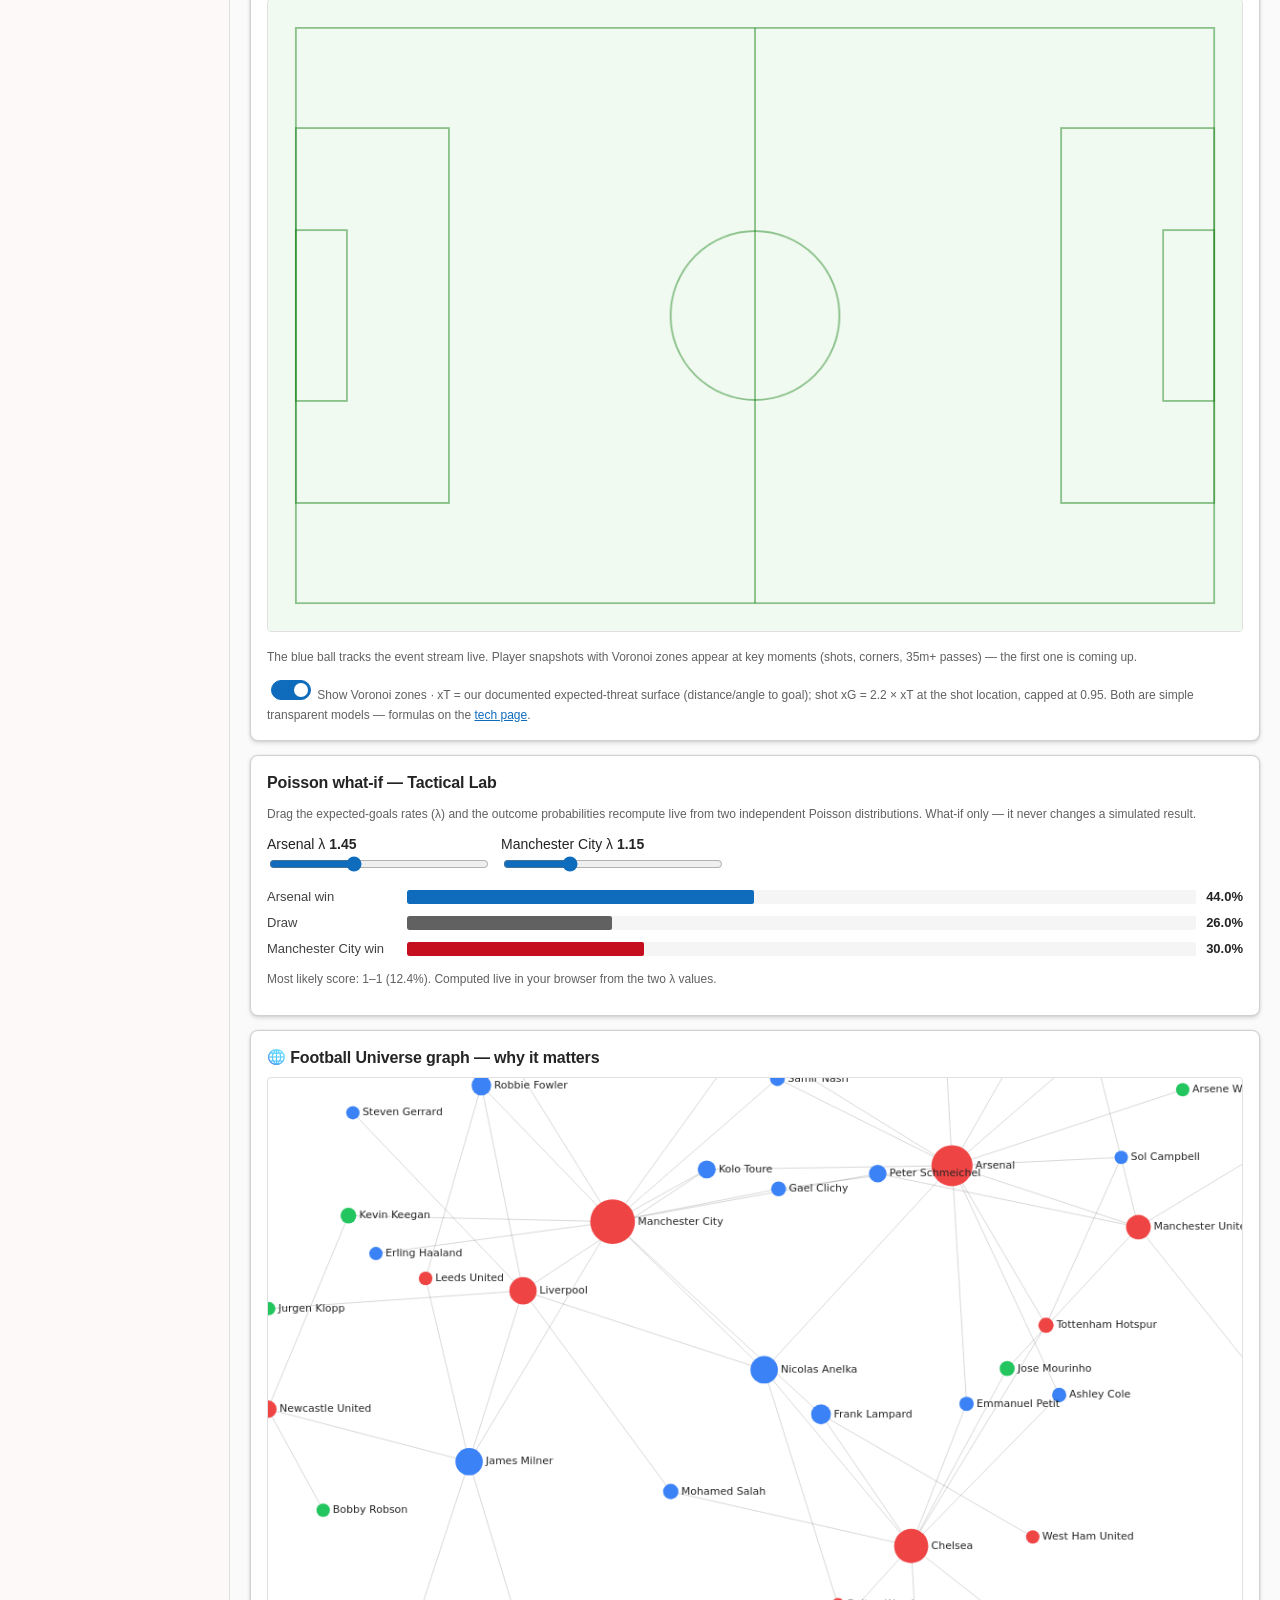
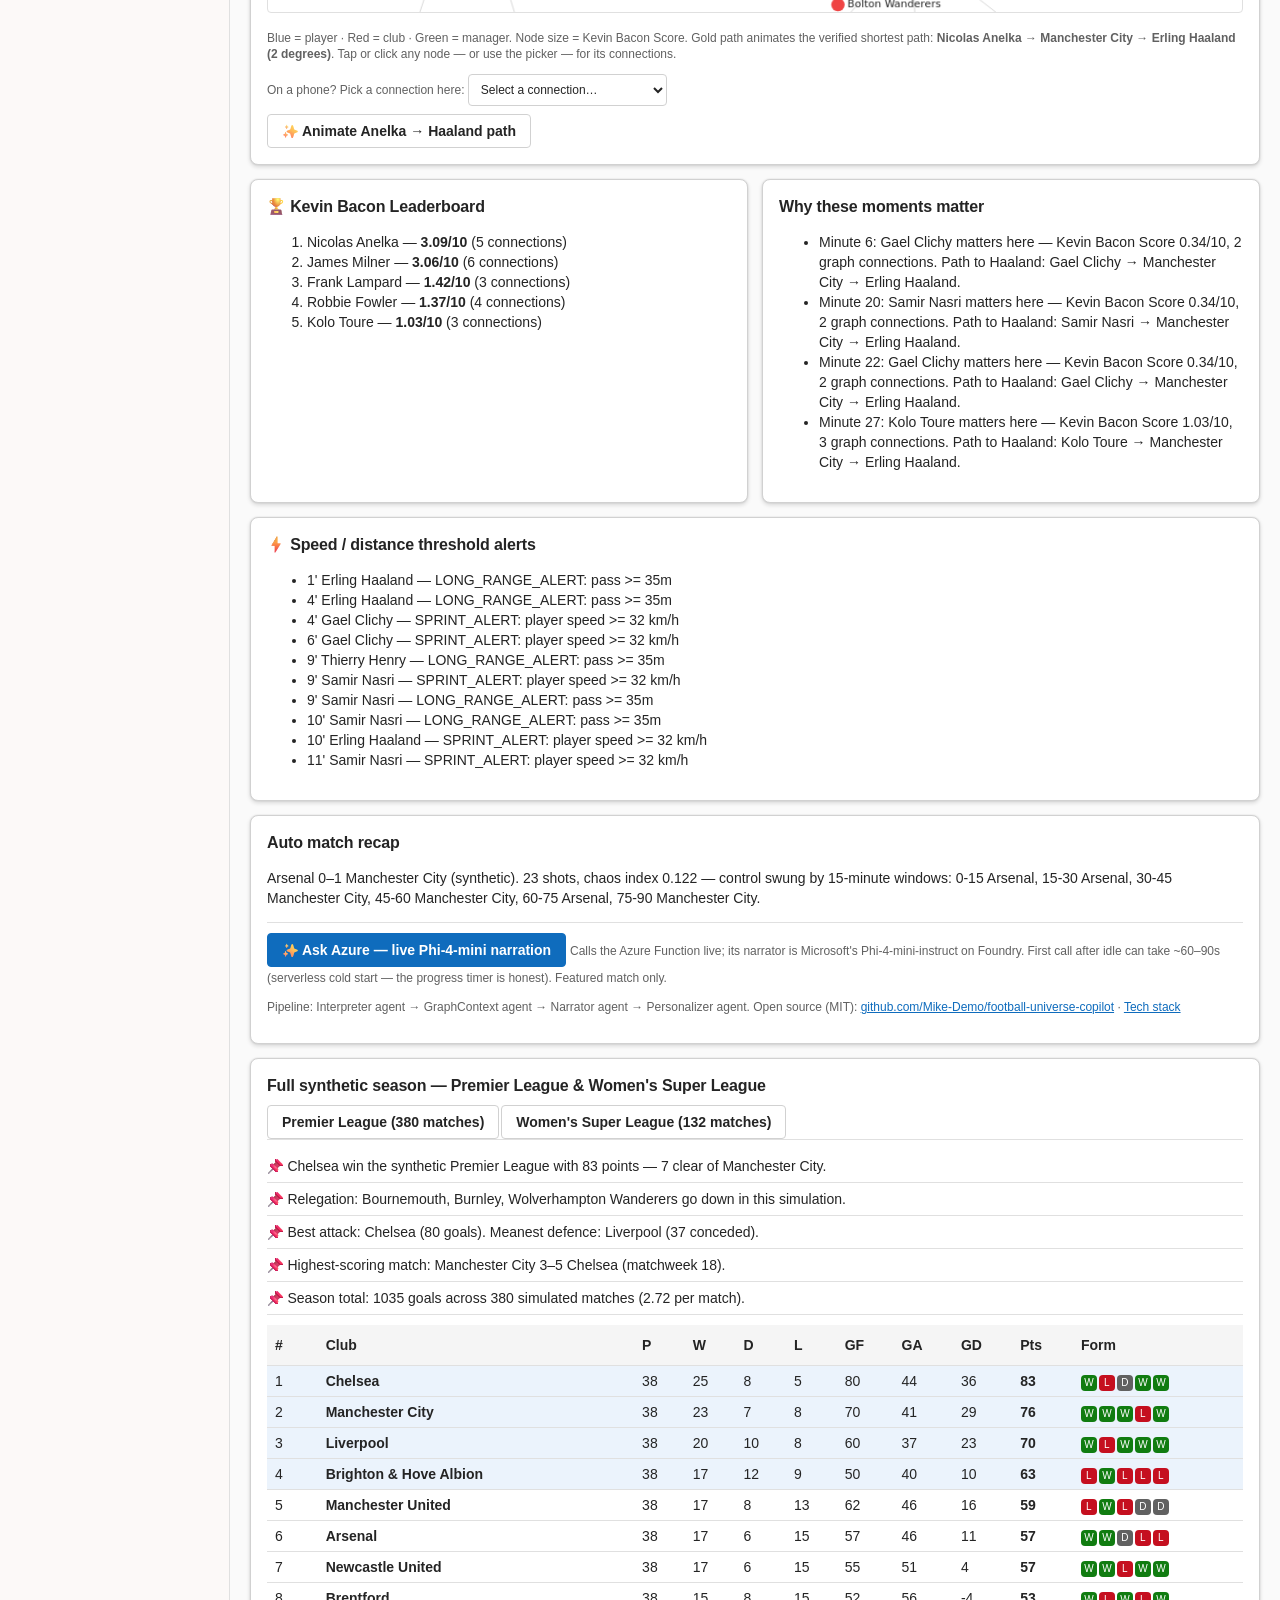
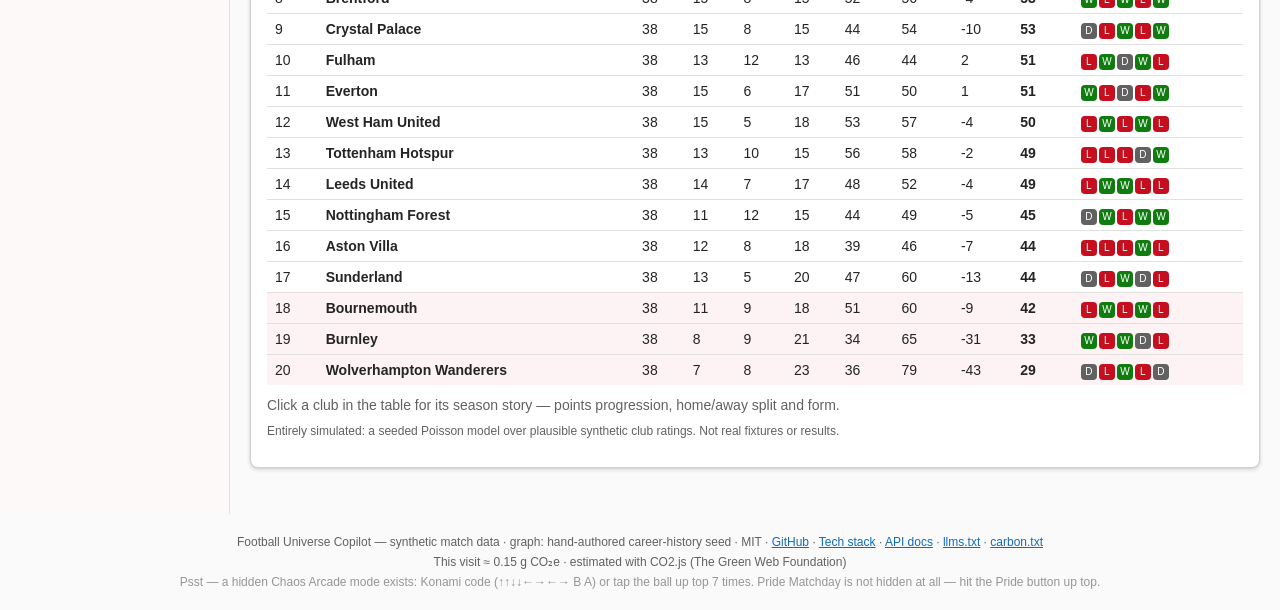
==== commit 04131f08: "Update docs/index.html" ====
--- a/docs/index.html
+++ b/docs/index.html
@@ -23,7 +23,7 @@
     <a href="tech.html"><img class="fe" src="assets/fluent-emoji/gear.svg" alt="" aria-hidden="true"> Open Source &amp; Tech</a>
     <div class="card" style="margin-top:16px;background:linear-gradient(135deg,rgba(123,66,188,.06),rgba(17,94,163,.06));border-color:rgba(123,66,188,.25)">
       <strong><img class="fe" src="assets/fluent-emoji/sparkles.svg" alt="" aria-hidden="true"> Match insights</strong>
-      <p class="small" style="margin:6px 0 0">Four agents narrate every synthetic fixture. In Azure, narration runs on Microsoft's Phi-4-mini-instruct; this static page uses the built-in deterministic narrator and says so on every output.</p>
+      <p class="small" style="margin:6px 0 0">The featured match runs the full four-agent pipeline; pick any other fixture and the studio replays a deterministic generated timeline — pitch, snapshots and arcade modes included — with browser-side narration that labels its source. In Azure, narration runs on Microsoft's Phi-4-mini-instruct; this static page uses the built-in deterministic narrator and says so on every output.</p>
     </div>
   </aside>
   <main id="studio">
@@ -156,7 +156,7 @@
   </main>
 </div>
 <footer class="sitefoot">
-  <p class="small">Football Universe Copilot — all data synthetic · MIT · <a href="https://github.com/Mike-Demo/football-universe-copilot">GitHub</a> · <a href="tech.html">Tech stack</a> · <a href="api.html">API docs</a> · <a href="llms.txt">llms.txt</a> · <a href="carbon.txt">carbon.txt</a></p>
+  <p class="small">Football Universe Copilot — synthetic match data · graph: hand-authored career-history seed · MIT · <a href="https://github.com/Mike-Demo/football-universe-copilot">GitHub</a> · <a href="tech.html">Tech stack</a> · <a href="api.html">API docs</a> · <a href="llms.txt">llms.txt</a> · <a href="carbon.txt">carbon.txt</a></p>
   <p class="small" data-co2-estimate></p>
   <p class="small" style="opacity:.65">Psst — a hidden Chaos Arcade mode exists: Konami code (↑↑↓↓←→←→ B A) or tap the ball up top 7 times. Pride Matchday is not hidden at all — hit the Pride button up top.</p>
 </footer>
--- a/docs/style.css
+++ b/docs/style.css
@@ -278,3 +278,23 @@
 .chaos-fine{grid-column:1/-1}
 @media (max-width: 760px){ .chaos-grid{grid-template-columns:1fr} .chaos-tele{grid-template-columns:1fr 1fr} .chaos-title strong{font-size:16px} }
 @media (prefers-reduced-motion: reduce){ .chaos-dot{animation:none} }
+
+/* ---------- PRIDE MATCHDAY mode ---------- */
+.pridebtn{border:1px solid transparent;background:linear-gradient(var(--card),var(--card)) padding-box,linear-gradient(90deg,#E40303,#FF8A00,#FFED00,#008026,#244EE0,#732982) border-box;font-weight:700}
+.pridebtn .fe{width:18px;height:18px}
+@media (max-width:640px){ .pridebtn .ptext{display:none} }
+#pride{position:fixed;inset:0;z-index:60;overflow-y:auto;background:#0a151c;color:#d9e4ee;padding:14px;font-family:"Segoe UI",system-ui,sans-serif}
+#pride[hidden]{display:none}
+.pride-rainbowbar{height:6px;border-radius:3px;background:linear-gradient(90deg,#E40303,#FF8A00,#FFED00,#008026,#244EE0,#732982);max-width:1240px;margin:0 auto 12px}
+.pride-egg{background:linear-gradient(135deg,#FF8A00,#E40303,#732982)}
+.pride-fx{background:linear-gradient(90deg,#00ff87,#00d2ff);color:#00303a}
+.pride-tag{margin-left:auto;font-size:12px;font-weight:700;color:#0a151c;background:linear-gradient(90deg,#FF8A00,#FFED00,#00ff87,#00d2ff,#b388ff);border-radius:999px;padding:3px 10px}
+.pride-barwrap{margin:12px 0 4px}
+.pride-bar{display:flex;height:14px;border-radius:7px;overflow:hidden;background:#0a151c}
+.pride-bar-home{background:linear-gradient(90deg,#E40303,#FF8A00,#FFED00);transition:width var(--durSlow) var(--curveDecelerateMax)}
+.pride-bar-away{background:linear-gradient(90deg,#008026,#244EE0,#732982);transition:width var(--durSlow) var(--curveDecelerateMax)}
+.pride-barlabels{display:flex;justify-content:space-between;font-size:12px;color:#9fb4a8;margin-top:5px}
+.pride-stage{position:relative}
+#prideGoalBanner{position:absolute;top:64px;left:50%;transform:translateX(-50%);z-index:3;font-size:clamp(20px,4.5vw,38px);font-weight:900;letter-spacing:.02em;padding:10px 22px;border-radius:14px;background:rgba(10,21,28,.82);background-clip:padding-box;border:2px solid transparent;background-image:linear-gradient(rgba(10,21,28,.88),rgba(10,21,28,.88)),linear-gradient(90deg,#E40303,#FF8A00,#FFED00,#008026,#244EE0,#732982);background-origin:border-box;color:#fff;text-shadow:0 2px 12px rgba(0,0,0,.6);white-space:nowrap}
+#prideCanvas{width:100%;height:auto;border-radius:10px;background:#0b2417;display:block}
+.pride-cannon{background:linear-gradient(90deg,#E40303,#FF8A00,#FFED00,#008026,#244EE0,#732982);color:#fff;font-weight:800;border:none;text-shadow:0 1px 3px rgba(0,0,0,.45)}
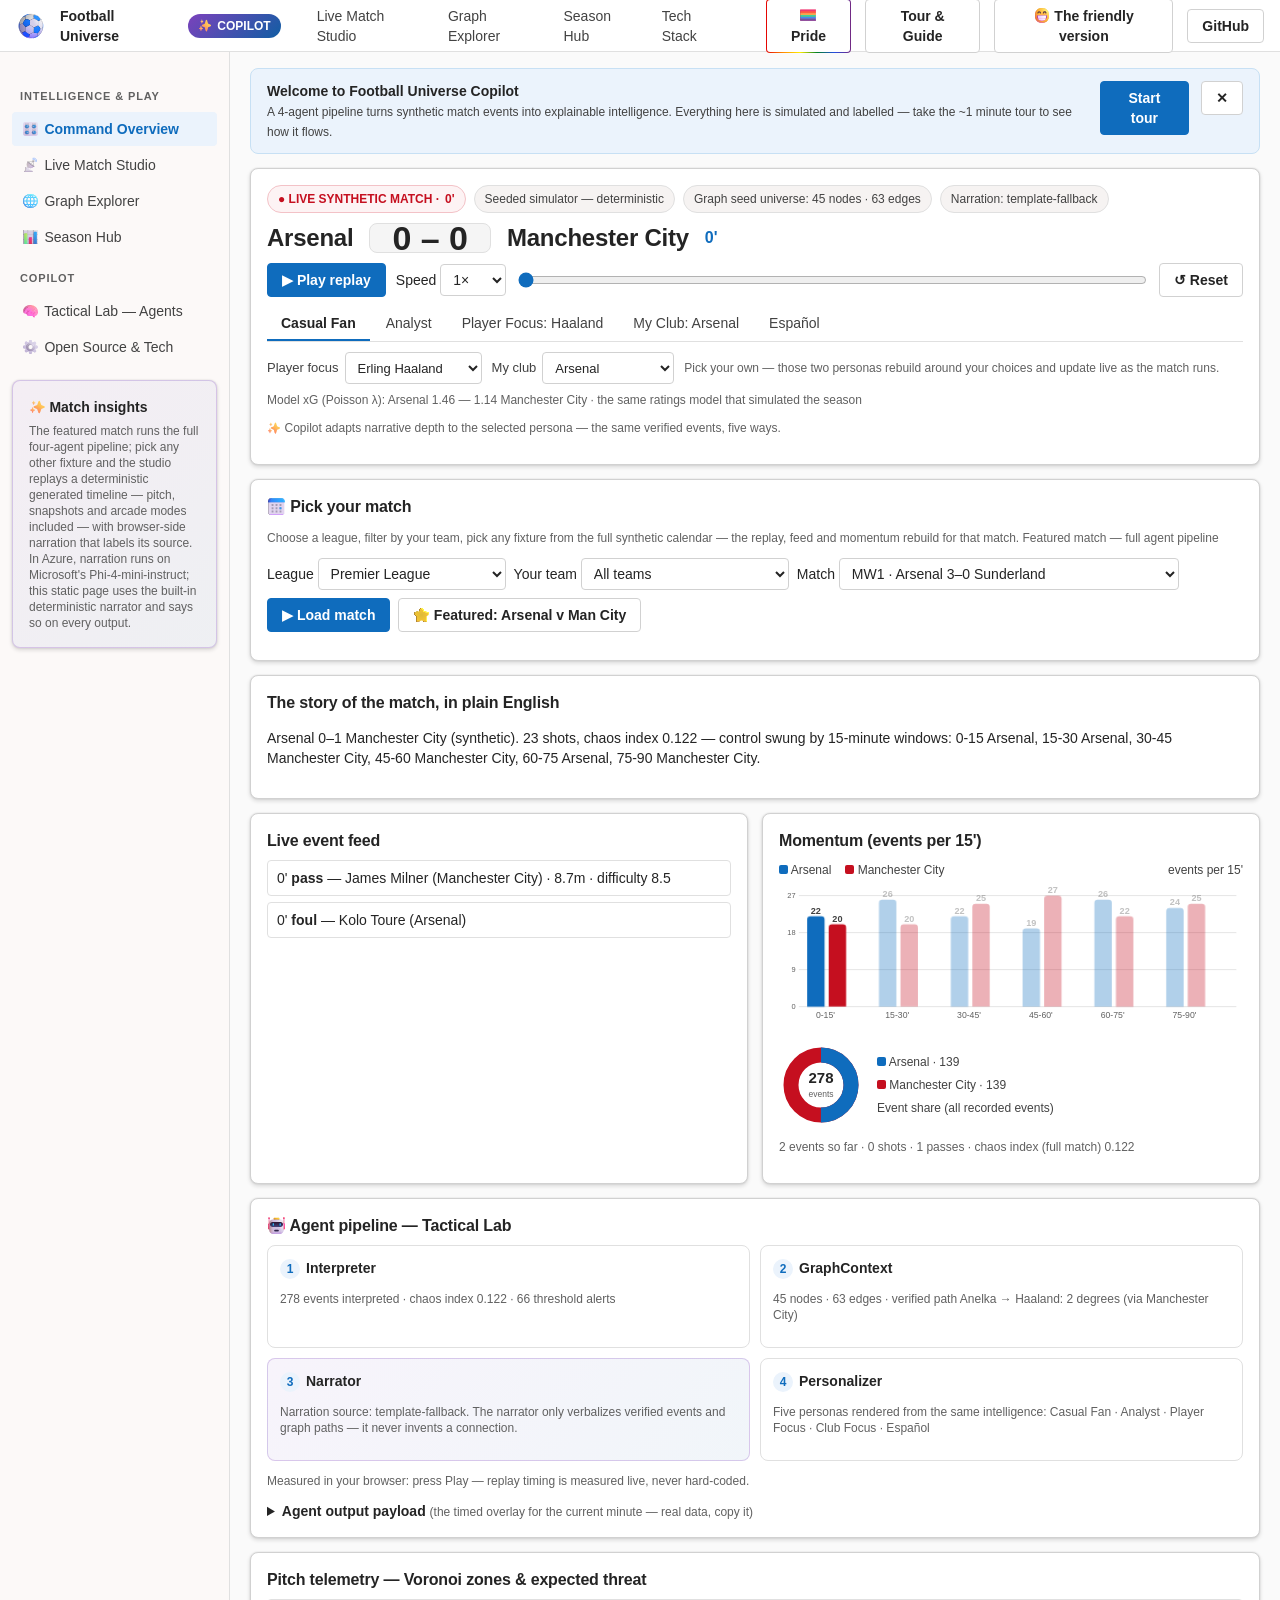
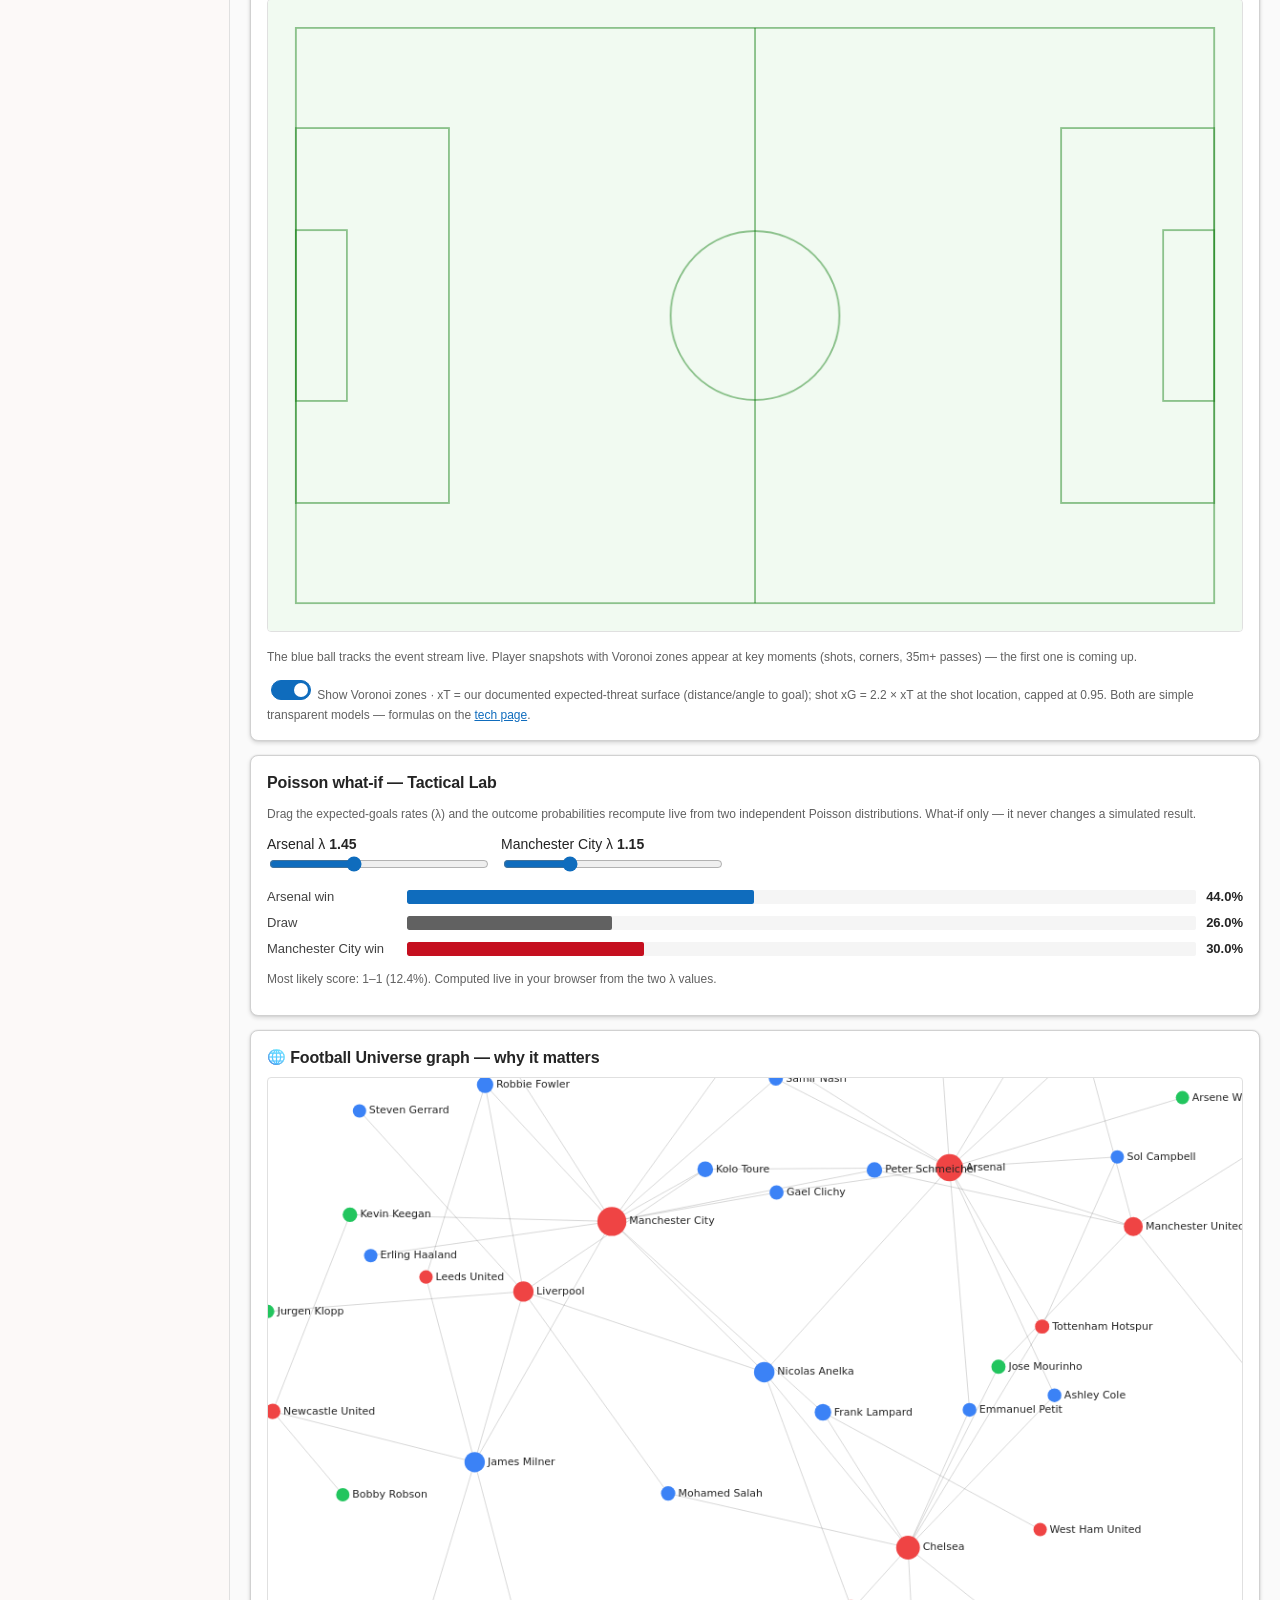
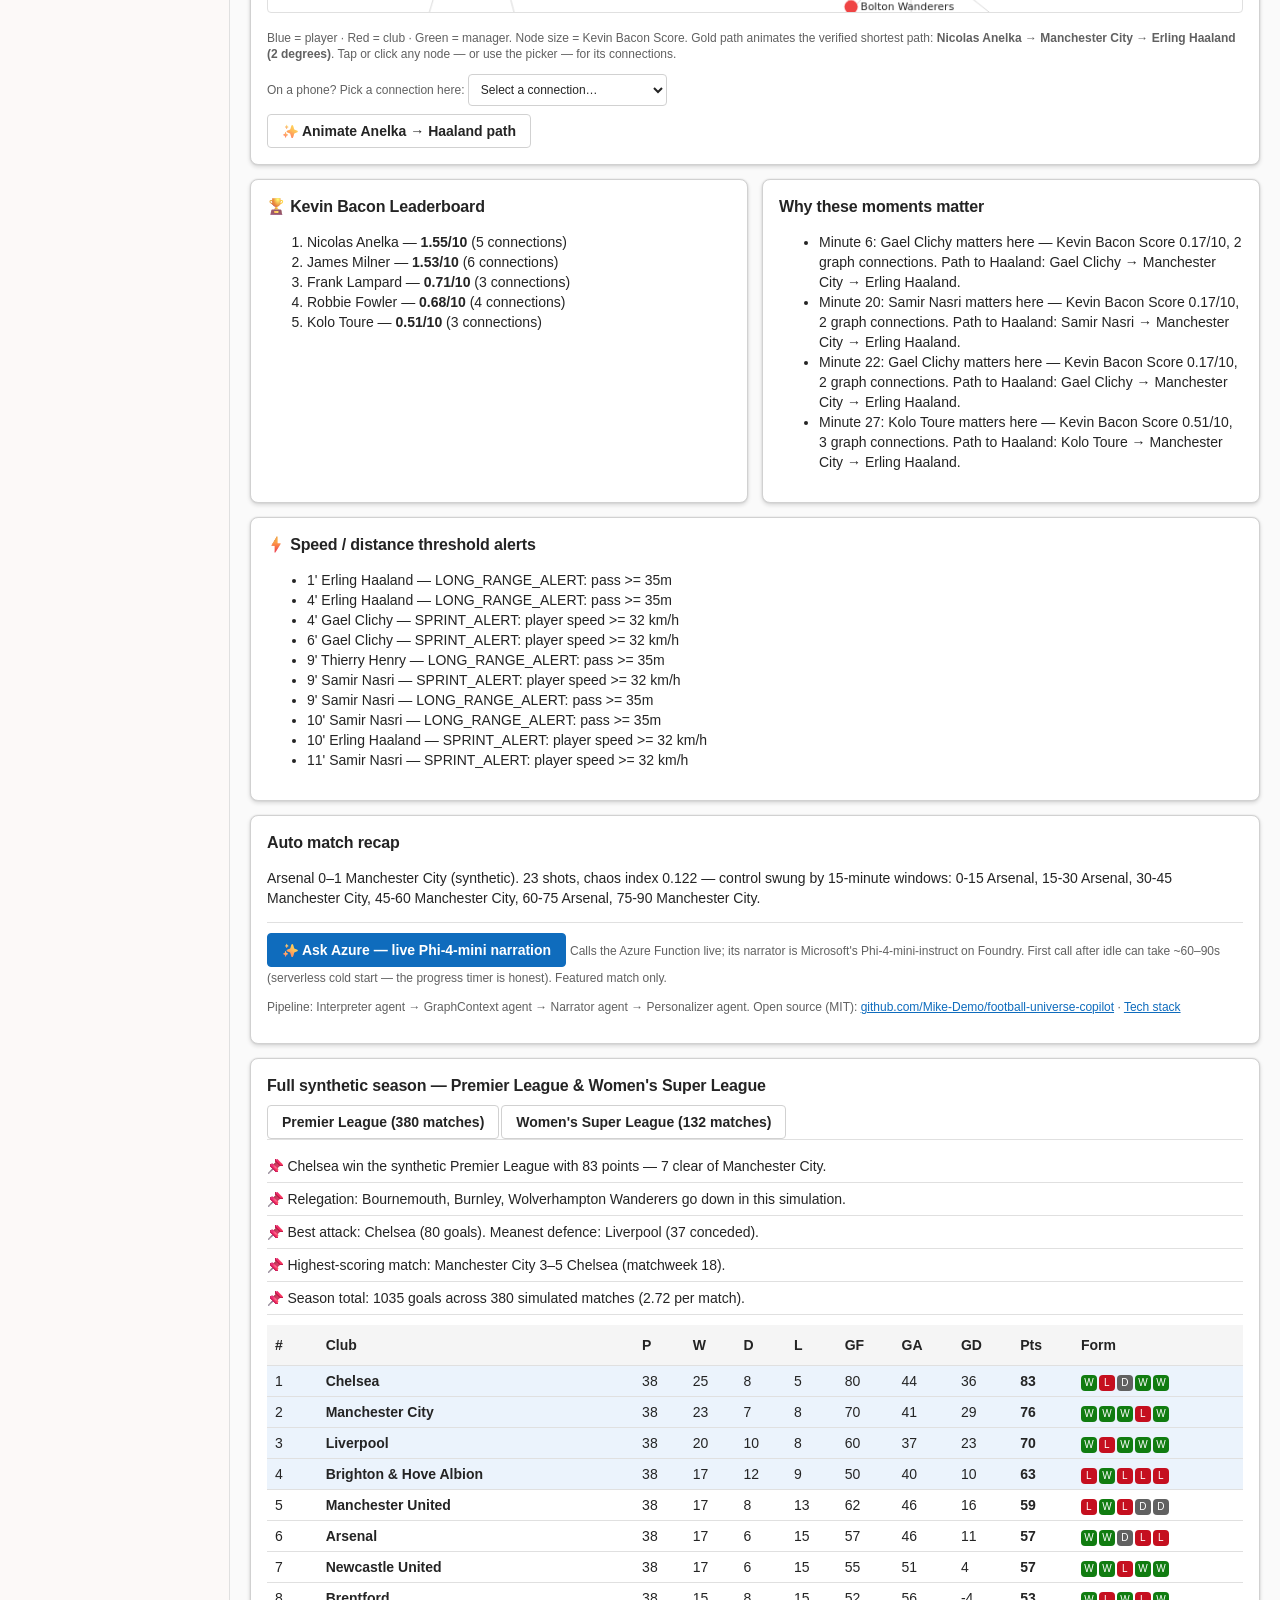
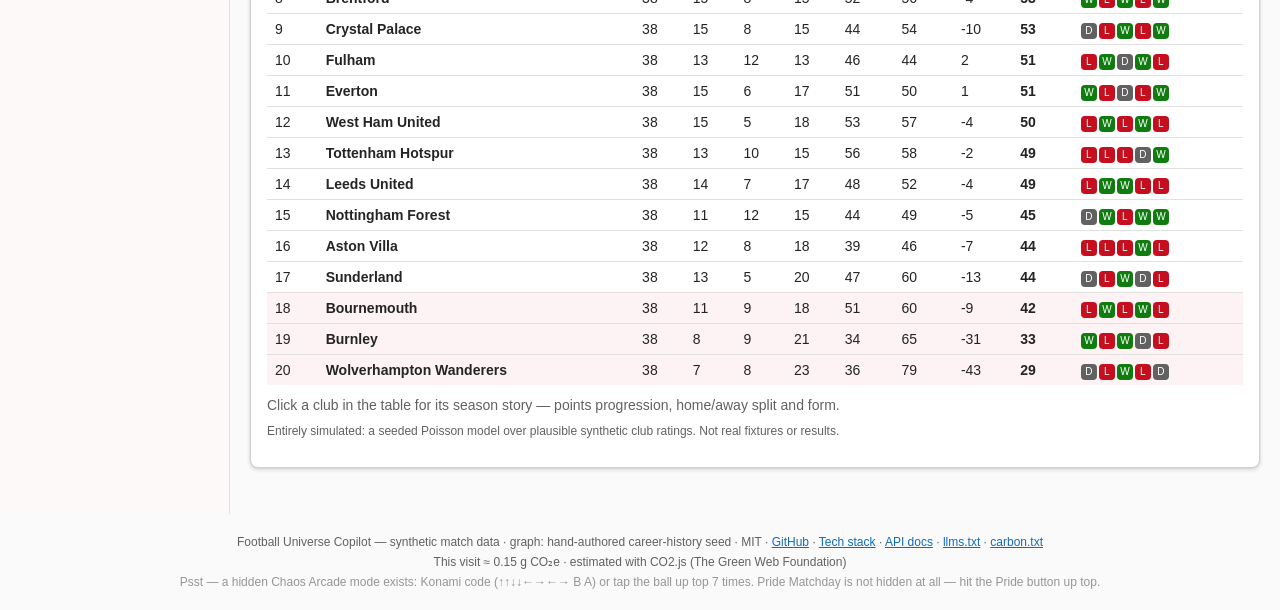
==== commit ba5097a2: "Update docs/index.html" ====
--- a/docs/index.html
+++ b/docs/index.html
@@ -9,6 +9,7 @@
   <span class="spacer"></span>
   <button id="prideBtn" class="btn pridebtn" aria-label="Open Pride Matchday mode"><img class="fe" src="assets/fluent-emoji/rainbow-flag.svg" alt=""><span class="ptext"> Pride</span></button>
   <button id="tourBtn" class="btn">Tour &amp; Guide</button>
+  <button id="friendlyBtn" class="btn friendlybtn" aria-haspopup="dialog"><img class="fe" src="assets/fluent-emoji/beaming-face.svg" alt="" aria-hidden="true"><span class="ftext"> The friendly version</span></button>
   <a class="btn ghbtn" style="text-decoration:none;display:inline-flex;align-items:center" href="https://github.com/Mike-Demo/football-universe-copilot">GitHub</a>
 </div>
 <div class="shell">
@@ -272,6 +273,34 @@
       <div class="chaos-tile"><span class="small">ACOUSTIC PRIDE PEAK</span><strong id="pTeleDb">—</strong><span class="small" id="pTeleDbCap"></span></div>
       <div class="chaos-tile"><span class="small">EXPECTED GIGGLES (xG)</span><strong id="pTeleGiggles">—</strong><span class="small" id="pTeleGigglesCap"></span></div>
     </section>
+  </div>
+</div>
+<div id="friendly" hidden>
+  <div class="friendly-box" role="dialog" aria-modal="true" aria-labelledby="friendlyTitle">
+    <div class="friendly-head">
+      <h2 id="friendlyTitle"><img class="fe" src="assets/fluent-emoji/beaming-face.svg" alt="" aria-hidden="true"> Football Universe Copilot, in plain English</h2>
+      <button id="friendlyClose" class="friendly-x" aria-label="Close the friendly version">✕</button>
+    </div>
+    <div class="friendly-body">
+      <p>New here? Welcome in. This page is a football companion. It watches a match with you and explains what is happening, and why it matters, in words anyone can follow. No football brain required. No computer brain required either.</p>
+      <h3><img class="fe" src="assets/fluent-emoji/globe-with-meridians.svg" alt="" aria-hidden="true"> The two-steps-apart story</h3>
+      <p>You might think Nicolas Anelka and Erling Haaland have nothing to do with each other. They played in different times and never shared a pitch. But this page keeps a big map of who played where, and on that map the two of them are only two steps apart: Anelka played for Manchester City, and so did Haaland. It works like friends of friends. You may never have met someone, yet you share a friend. Football is full of hidden links like that, and finding them is half the fun here.</p>
+      <h3><img class="fe" src="assets/fluent-emoji/sparkles.svg" alt="" aria-hidden="true"> Meet the four helpers</h3>
+      <p>Four helpers share the work, like a little team behind the curtain:</p>
+      <ul>
+        <li><strong>The reader</strong> watches the match closely and writes down everything that happens: every pass, shot, and goal.</li>
+        <li><strong>The memory</strong> remembers how all the players and clubs connect to each other, going back years.</li>
+        <li><strong>The storyteller</strong> turns those notes into the story of the match, as it unfolds.</li>
+        <li><strong>The shaper</strong> adjusts the story to fit you. Want it short and simple? Following one favourite player? Cheering for one club? The same match, retold your way.</li>
+      </ul>
+      <h3><img class="fe" src="assets/fluent-emoji/television.svg" alt="" aria-hidden="true"> A recap written on the spot</h3>
+      <p>In the match area there is a button marked Ask Azure. Tap it, and a real AI writes a fresh recap of the match for you, right there and then. Nothing is copied from a script. And this page always tells you where the words came from, so you can see whether a recap was written fresh for you or filled in with a ready-made summary. No pretending, ever.</p>
+      <h3><img class="fe" src="assets/fluent-emoji/party-popper.svg" alt="" aria-hidden="true"> Two fun extras</h3>
+      <p><strong>Chaos Arcade</strong> turns the same match into a silly arcade game, with confetti, sound effects, and daft camera angles. <strong>Pride Matchday</strong> dresses the same match in rainbows, because football is for everyone. Same match underneath, just dressed up for fun.</p>
+      <h3><img class="fe" src="assets/fluent-emoji/pushpin.svg" alt="" aria-hidden="true"> One honest note</h3>
+      <p>The matches on this page are made up. A computer invented them for practice, so no real results are on the line. The players and clubs are real, and so are the links between them. The games themselves never actually happened.</p>
+      <p class="friendly-cta"><button id="friendlyTry" class="primary">Pick a match and press play</button></p>
+    </div>
   </div>
 </div>
 <div id="dock" hidden role="complementary" aria-label="Copilot live commentary">
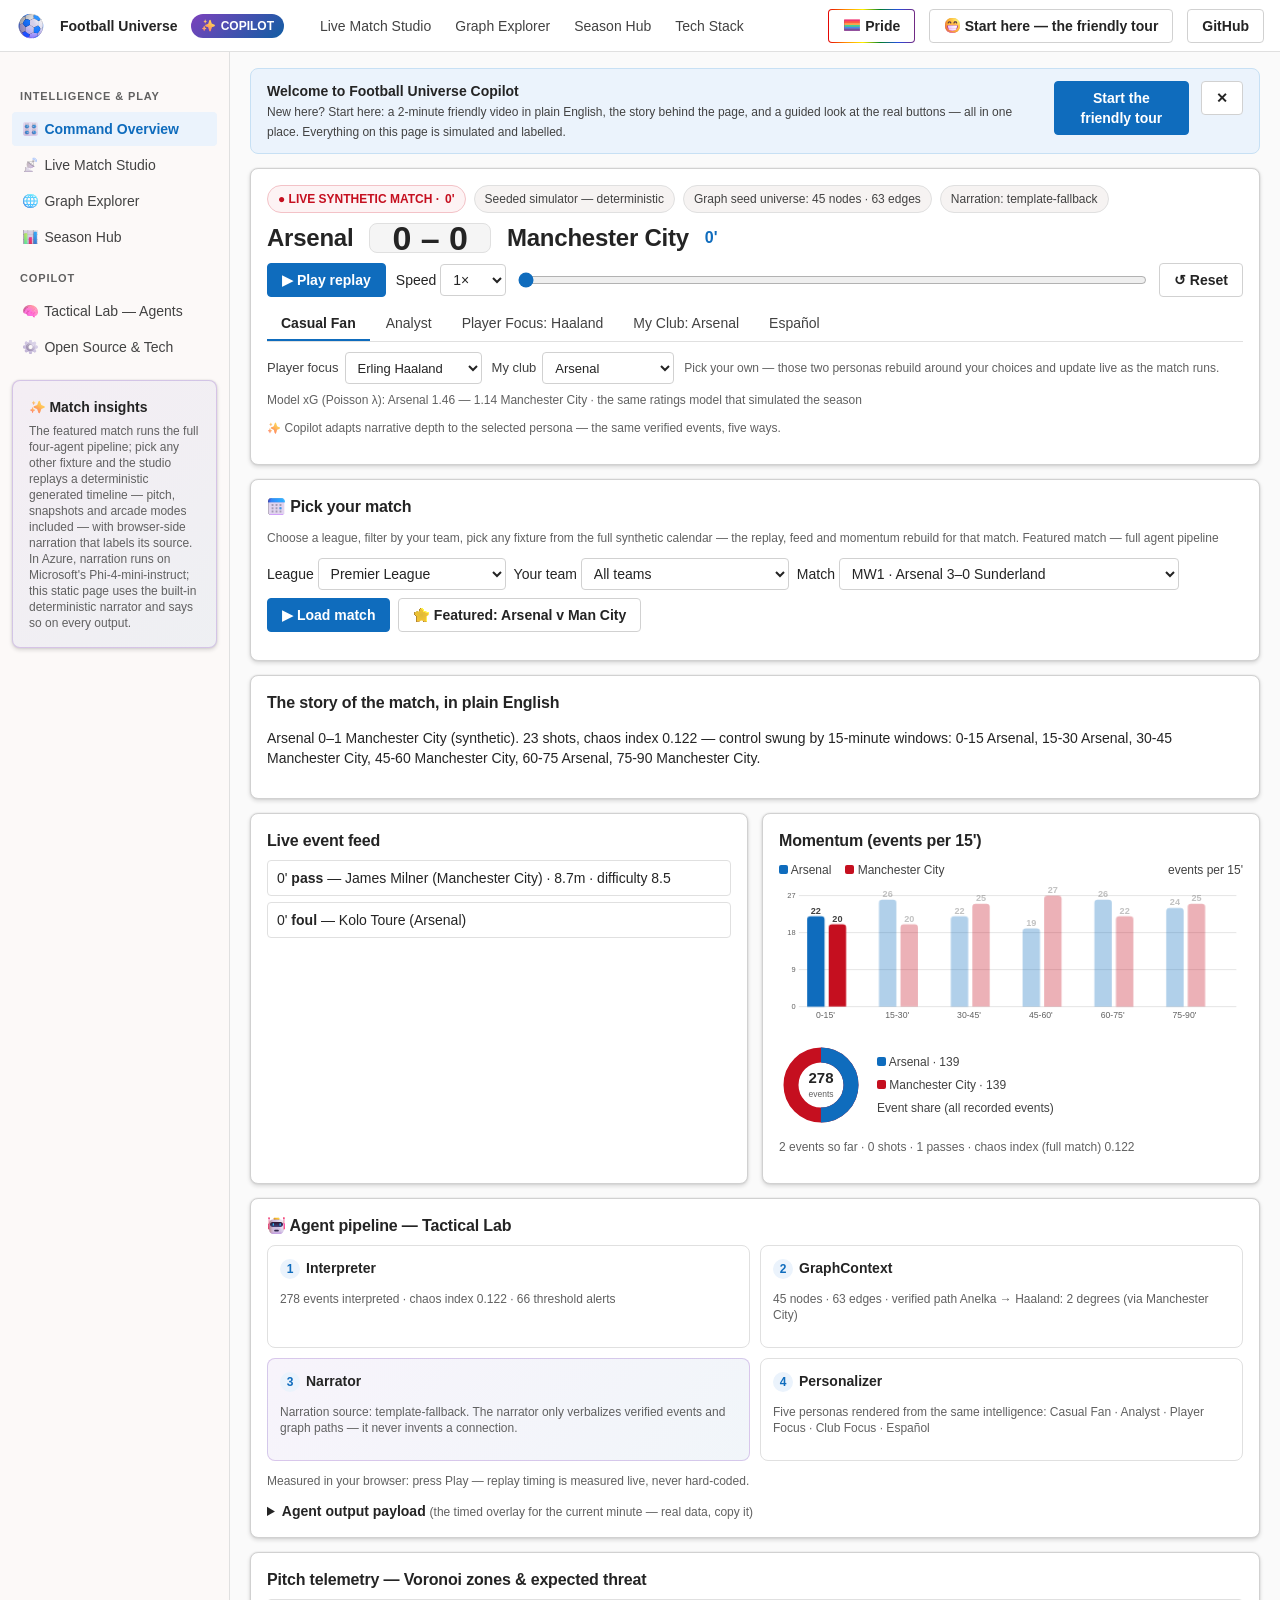
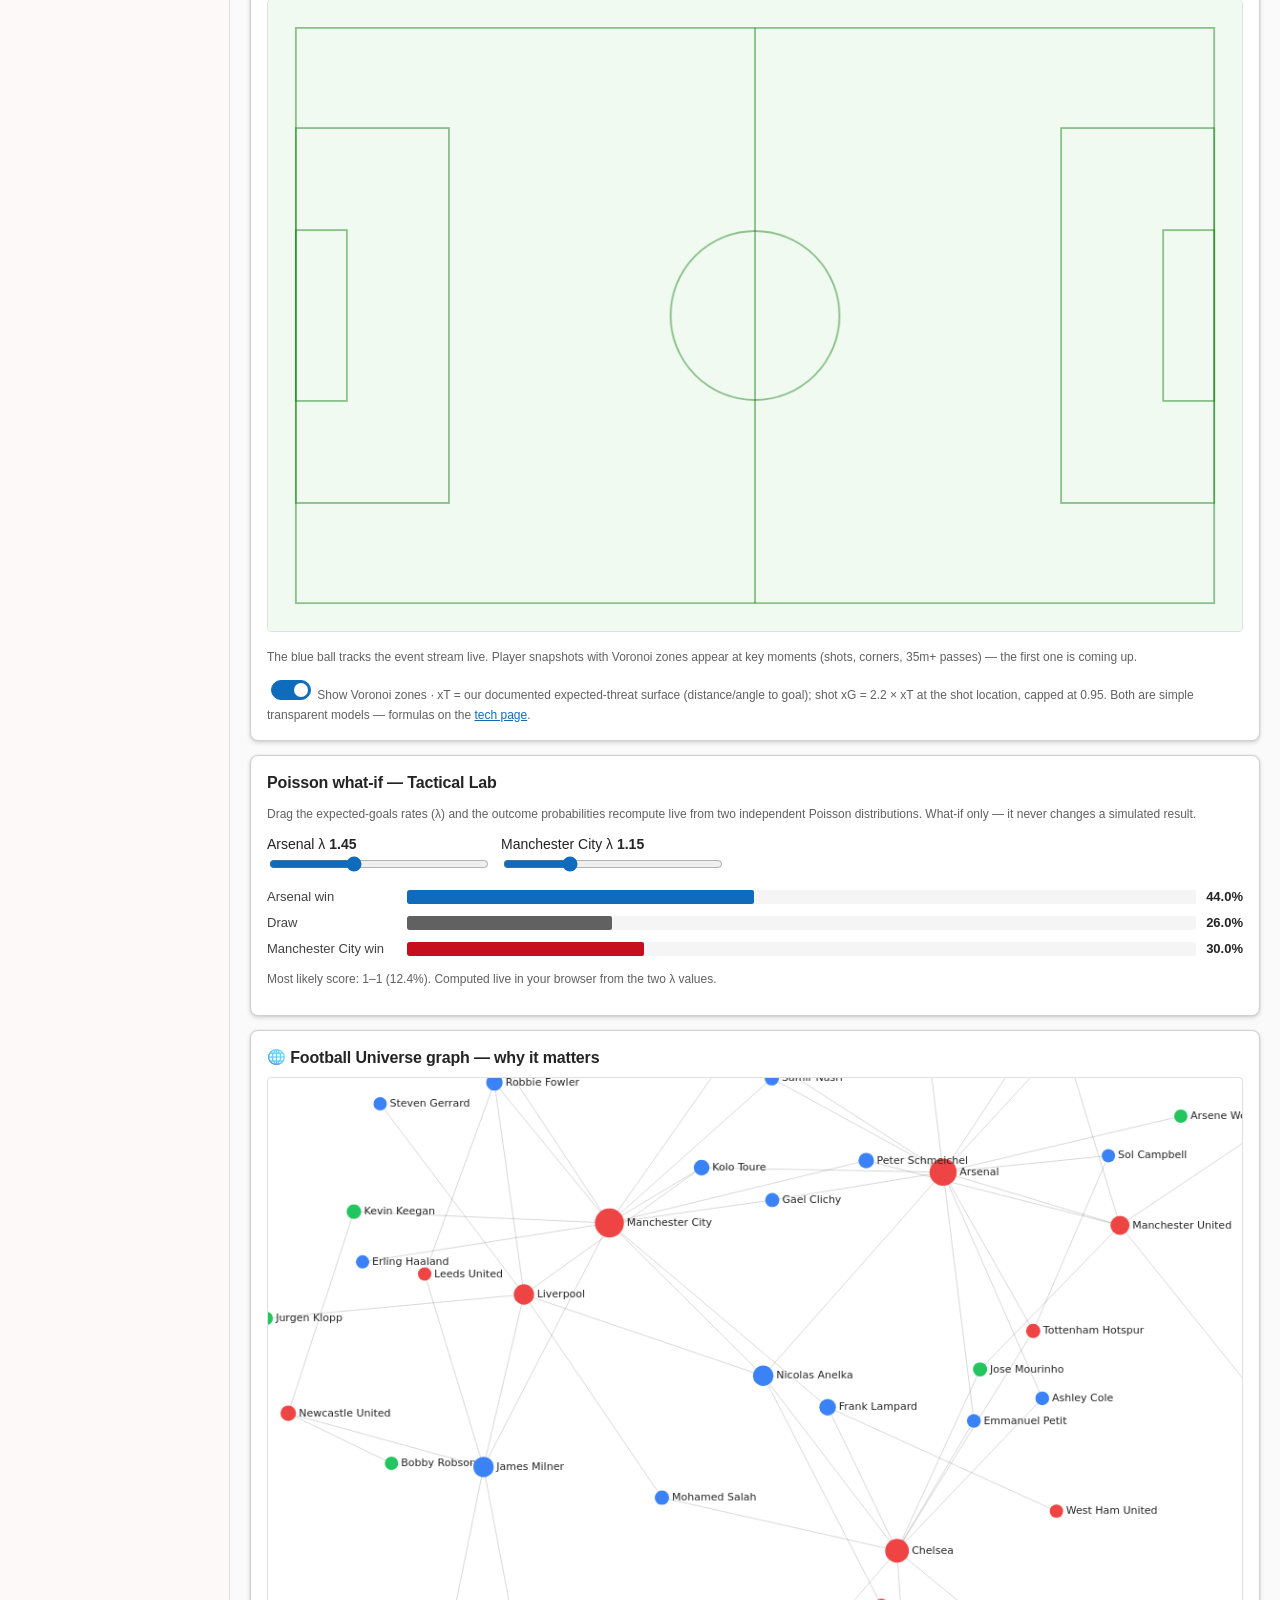
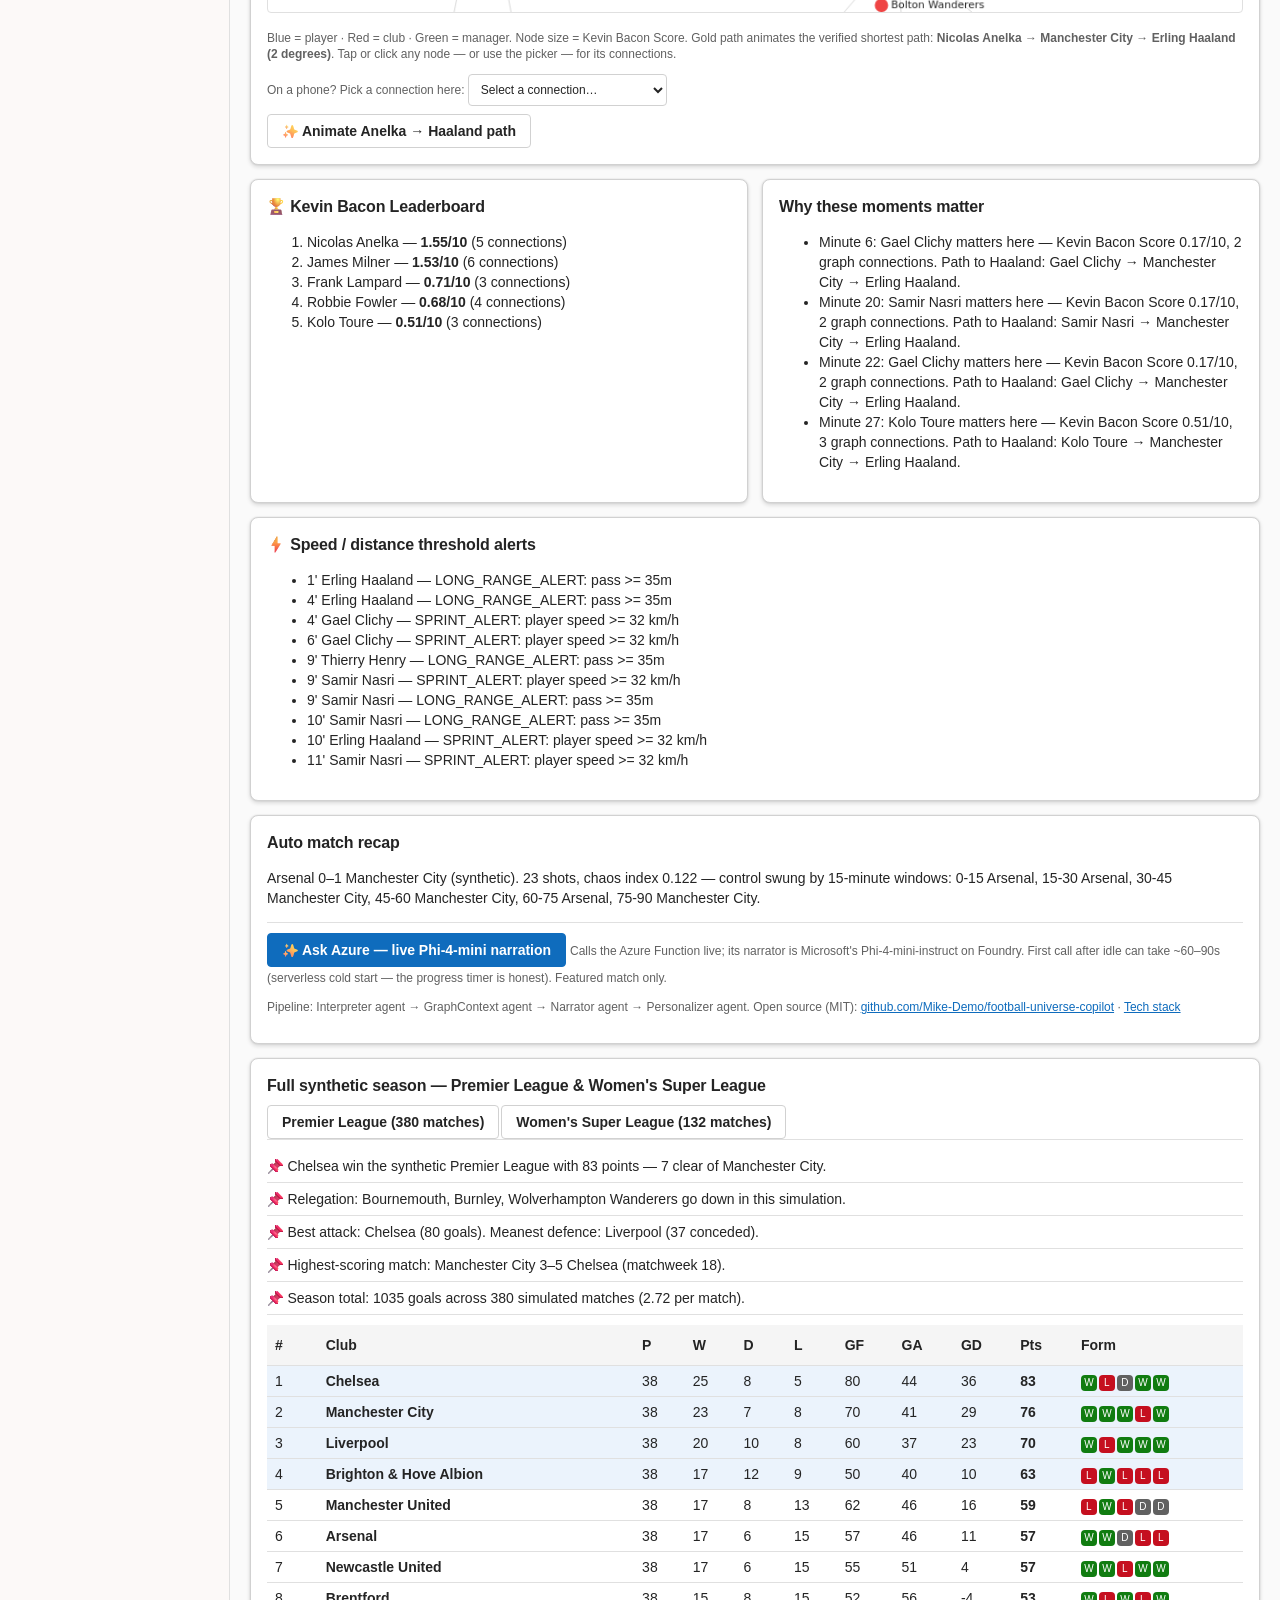
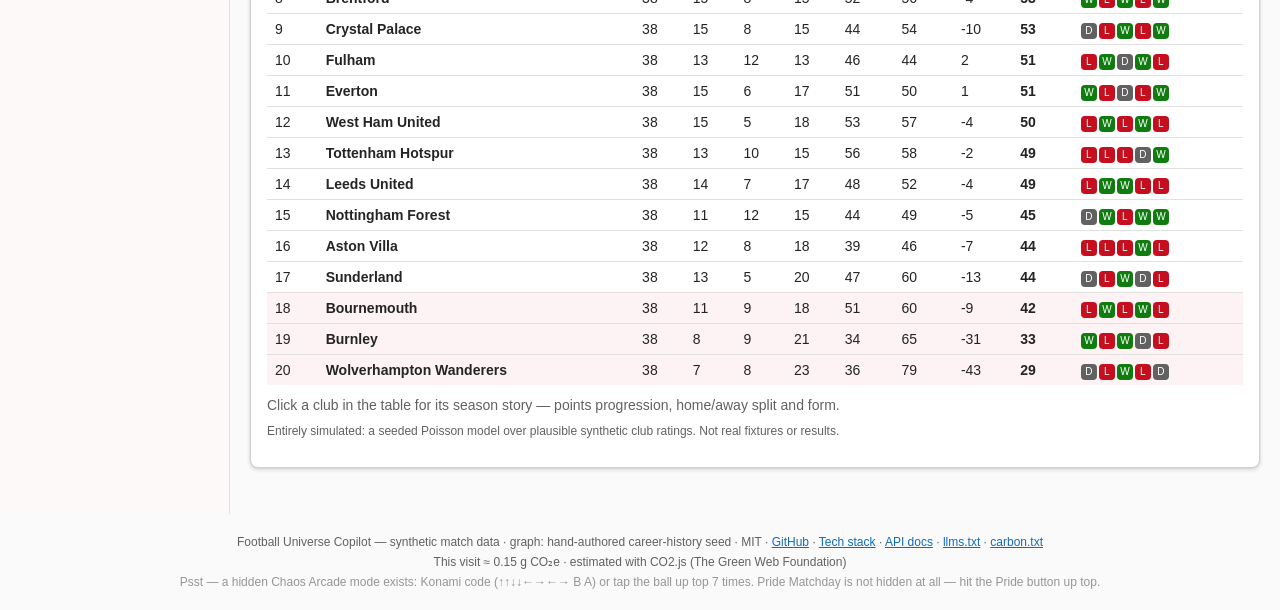
==== commit aa2636ae: "Update docs/index.html" ====
--- a/docs/index.html
+++ b/docs/index.html
@@ -8,8 +8,7 @@
   <nav><a href="#studio">Live Match Studio</a><a href="#graphCard">Graph Explorer</a><a href="#seasonCard">Season Hub</a><a href="tech.html">Tech Stack</a></nav>
   <span class="spacer"></span>
   <button id="prideBtn" class="btn pridebtn" aria-label="Open Pride Matchday mode"><img class="fe" src="assets/fluent-emoji/rainbow-flag.svg" alt=""><span class="ptext"> Pride</span></button>
-  <button id="tourBtn" class="btn">Tour &amp; Guide</button>
-  <button id="friendlyBtn" class="btn friendlybtn" aria-haspopup="dialog"><img class="fe" src="assets/fluent-emoji/beaming-face.svg" alt="" aria-hidden="true"><span class="ftext"> The friendly version</span></button>
+  <button id="startHereBtn" class="btn startbtn" aria-haspopup="dialog"><img class="fe" src="assets/fluent-emoji/beaming-face.svg" alt="" aria-hidden="true"><span class="ftext"> Start here — the friendly tour</span></button>
   <a class="btn ghbtn" style="text-decoration:none;display:inline-flex;align-items:center" href="https://github.com/Mike-Demo/football-universe-copilot">GitHub</a>
 </div>
 <div class="shell">
@@ -28,18 +27,11 @@
     </div>
   </aside>
   <main id="studio">
-    <div class="banner" id="tourBanner">
+    <div class="banner" id="welcomeBanner">
       <div><strong>Welcome to Football Universe Copilot</strong><br>
-      <span class="small" style="color:var(--text-2)">A 4-agent pipeline turns synthetic match events into explainable intelligence. Everything here is simulated and labelled — take the ~1 minute tour to see how it flows.</span></div>
-      <button id="startTourBtn" class="primary">Start tour</button>
-      <button id="dismissBannerBtn" class="x" aria-label="Dismiss">✕</button>
-    </div>
-    <div class="tour" id="tourCard" hidden>
-      <strong id="tourTitle"></strong>
-      <p id="tourBody" style="margin:6px 0"></p>
-      <button id="tourNextBtn" class="primary">Next</button>
-      <button id="tourEndBtn">End tour</button>
-      <span class="small" id="tourStep"></span>
+      <span class="small" style="color:var(--text-2)">New here? Start here: a 2-minute friendly video in plain English, the story behind the page, and a guided look at the real buttons — all in one place. Everything on this page is simulated and labelled.</span></div>
+      <button id="bannerStartBtn" class="primary">Start the friendly tour</button>
+      <button id="bannerDismissBtn" class="x" aria-label="Dismiss">✕</button>
     </div>
 
     <section class="card">
@@ -275,31 +267,60 @@
     </section>
   </div>
 </div>
-<div id="friendly" hidden>
-  <div class="friendly-box" role="dialog" aria-modal="true" aria-labelledby="friendlyTitle">
-    <div class="friendly-head">
-      <h2 id="friendlyTitle"><img class="fe" src="assets/fluent-emoji/beaming-face.svg" alt="" aria-hidden="true"> Football Universe Copilot, in plain English</h2>
-      <button id="friendlyClose" class="friendly-x" aria-label="Close the friendly version">✕</button>
-    </div>
-    <div class="friendly-body">
-      <p>New here? Welcome in. This page is a football companion. It watches a match with you and explains what is happening, and why it matters, in words anyone can follow. No football brain required. No computer brain required either.</p>
-      <h3><img class="fe" src="assets/fluent-emoji/globe-with-meridians.svg" alt="" aria-hidden="true"> The two-steps-apart story</h3>
-      <p>You might think Nicolas Anelka and Erling Haaland have nothing to do with each other. They played in different times and never shared a pitch. But this page keeps a big map of who played where, and on that map the two of them are only two steps apart: Anelka played for Manchester City, and so did Haaland. It works like friends of friends. You may never have met someone, yet you share a friend. Football is full of hidden links like that, and finding them is half the fun here.</p>
-      <h3><img class="fe" src="assets/fluent-emoji/sparkles.svg" alt="" aria-hidden="true"> Meet the four helpers</h3>
-      <p>Four helpers share the work, like a little team behind the curtain:</p>
-      <ul>
-        <li><strong>The reader</strong> watches the match closely and writes down everything that happens: every pass, shot, and goal.</li>
-        <li><strong>The memory</strong> remembers how all the players and clubs connect to each other, going back years.</li>
-        <li><strong>The storyteller</strong> turns those notes into the story of the match, as it unfolds.</li>
-        <li><strong>The shaper</strong> adjusts the story to fit you. Want it short and simple? Following one favourite player? Cheering for one club? The same match, retold your way.</li>
-      </ul>
-      <h3><img class="fe" src="assets/fluent-emoji/television.svg" alt="" aria-hidden="true"> A recap written on the spot</h3>
-      <p>In the match area there is a button marked Ask Azure. Tap it, and a real AI writes a fresh recap of the match for you, right there and then. Nothing is copied from a script. And this page always tells you where the words came from, so you can see whether a recap was written fresh for you or filled in with a ready-made summary. No pretending, ever.</p>
-      <h3><img class="fe" src="assets/fluent-emoji/party-popper.svg" alt="" aria-hidden="true"> Two fun extras</h3>
-      <p><strong>Chaos Arcade</strong> turns the same match into a silly arcade game, with confetti, sound effects, and daft camera angles. <strong>Pride Matchday</strong> dresses the same match in rainbows, because football is for everyone. Same match underneath, just dressed up for fun.</p>
-      <h3><img class="fe" src="assets/fluent-emoji/pushpin.svg" alt="" aria-hidden="true"> One honest note</h3>
-      <p>The matches on this page are made up. A computer invented them for practice, so no real results are on the line. The players and clubs are real, and so are the links between them. The games themselves never actually happened.</p>
-      <p class="friendly-cta"><button id="friendlyTry" class="primary">Pick a match and press play</button></p>
+<div id="startHere" hidden>
+  <div class="start-box" role="dialog" aria-modal="true" aria-labelledby="startTitle">
+    <div class="start-head">
+      <h2 id="startTitle"><img class="fe" src="assets/fluent-emoji/beaming-face.svg" alt="" aria-hidden="true"> Start here — the friendly tour</h2>
+      <button id="startClose" class="start-x" aria-label="Close the friendly tour">✕</button>
+    </div>
+    <div class="start-body">
+      <section class="start-step" data-step="0">
+        <h3><img class="fe" src="assets/fluent-emoji/television.svg" alt="" aria-hidden="true"> Watch: the whole idea in two minutes</h3>
+        <p>New here? Welcome in. This page is a football companion. It watches a match with you and explains what is happening, and why it matters, in words anyone can follow. No football brain required. No computer brain required either. This short video tells the whole story — or step through it below, at your own pace.</p>
+        <video id="startVideo" class="start-video" controls preload="metadata" playsinline poster="assets/friendly-poster.jpg">
+          <source src="https://fucstpv4pnqx2o2t4y.blob.core.windows.net/media/football-universe-friendly-1080p.mp4" type="video/mp4">
+        </video>
+        <p class="small start-videolinks">Video hosted on Azure Blob Storage · <a href="https://fucstpv4pnqx2o2t4y.blob.core.windows.net/media/football-universe-friendly-4k.mp4">Full-quality 4K version</a> · <a href="https://www.youtube.com/watch?v=RPxx-0EvKbw" target="_blank" rel="noopener">Watch on YouTube</a></p>
+      </section>
+      <section class="start-step" data-step="1" hidden>
+        <h3><img class="fe" src="assets/fluent-emoji/globe-with-meridians.svg" alt="" aria-hidden="true"> The two-steps-apart story</h3>
+        <p>You might think Nicolas Anelka and Erling Haaland have nothing to do with each other. They played in different times and never shared a pitch. But this page keeps a big map of who played where, and on that map the two of them are only two steps apart: Anelka played for Manchester City, and so did Haaland. It works like friends of friends. You may never have met someone, yet you share a friend. Football is full of hidden links like that, and finding them is half the fun here.</p>
+        <p><button class="start-live" data-goto="#graphCard" data-click="#pathBtn">▶ See it live — animate the Anelka → Haaland path</button></p>
+      </section>
+      <section class="start-step" data-step="2" hidden>
+        <h3><img class="fe" src="assets/fluent-emoji/sparkles.svg" alt="" aria-hidden="true"> Meet the four helpers</h3>
+        <p>Four helpers share the work, like a little team behind the curtain:</p>
+        <ul>
+          <li><strong>The reader</strong> watches the match closely and writes down everything that happens: every pass, shot, and goal.</li>
+          <li><strong>The memory</strong> remembers how all the players and clubs connect to each other, going back years.</li>
+          <li><strong>The storyteller</strong> turns those notes into the story of the match, as it unfolds.</li>
+          <li><strong>The shaper</strong> adjusts the story to fit you. Want it short and simple? Following one favourite player? Cheering for one club? The same match, retold your way.</li>
+        </ul>
+        <p><button class="start-live" data-goto="#agentsCard">▶ Meet them live — the four helpers at work</button></p>
+      </section>
+      <section class="start-step" data-step="3" hidden>
+        <h3><img class="fe" src="assets/fluent-emoji/television.svg" alt="" aria-hidden="true"> A recap written on the spot</h3>
+        <p>In the match area there is a button marked Ask Azure. Tap it, and a real AI writes a fresh recap of the match for you, right there and then. Nothing is copied from a script. And this page always tells you where the words came from, so you can see whether a recap was written fresh for you or filled in with a ready-made summary. No pretending, ever.</p>
+        <p><button class="start-live" data-goto="#azureBtn">▶ Find it live — the Ask Azure button</button></p>
+      </section>
+      <section class="start-step" data-step="4" hidden>
+        <h3><img class="fe" src="assets/fluent-emoji/party-popper.svg" alt="" aria-hidden="true"> Two fun extras</h3>
+        <p><strong>Chaos Arcade</strong> turns the same match into a silly arcade game, with confetti, sound effects, and daft camera angles. <strong>Pride Matchday</strong> dresses the same match in rainbows, because football is for everyone. Same match underneath, just dressed up for fun.</p>
+        <p><button class="start-live" data-open="pride">▶ Try one live — open Pride Matchday</button></p>
+        <p class="small">Chaos Arcade is a hidden extra: tap the ball at the top of the page 7 times (or use the Konami code) once you are back on the page.</p>
+      </section>
+      <section class="start-step" data-step="5" hidden>
+        <h3><img class="fe" src="assets/fluent-emoji/pushpin.svg" alt="" aria-hidden="true"> One honest note</h3>
+        <p>The matches on this page are made up. A computer invented them for practice, so no real results are on the line. The players and clubs are real, and so are the links between them. The games themselves never actually happened.</p>
+        <p>That is the whole tour. Use “Pick your match” to choose your team and any fixture from the full 512-match calendar — the featured Arsenal v Man City match runs the deepest pipeline — then press Play and watch the helpers work.</p>
+        <p class="start-cta"><button id="startTry" class="primary">Pick a match and press play</button></p>
+      </section>
+    </div>
+    <div class="start-nav">
+      <button id="startBack">← Back</button>
+      <span class="start-dots" id="startDots" aria-hidden="true"></span>
+      <span class="small" id="startStepLabel"></span>
+      <button id="startNext" class="primary">Next →</button>
     </div>
   </div>
 </div>
@@ -343,20 +364,5 @@
 }
 fetch('season.json').then(r=>r.json()).then(s=>{SEASON=s;renderSeason()}).catch(()=>{document.getElementById('seasonStories').textContent='Season data failed to load.'});
 document.querySelectorAll('[data-league]').forEach(b=>b.onclick=()=>{LEAGUE=b.dataset.league;renderSeason()});
-/* Onboarding tour (Fluent 2 pattern: Notify banner -> Orient popovers) */
-const TOUR=[
- ['1 · Pick any match','Use “Pick your match” to choose your team and any fixture from the full 512-match synthetic calendar — Premier League or the Women’s Super League. The featured Arsenal v Man City match runs the deepest pipeline.'],
- ['2 · Watch the agents work','Press Play. The Interpreter reads the events, GraphContext grounds the moments in the football universe graph, the Narrator explains why they matter, and the Personalizer retells the same match for five audiences — switch personas any time.'],
- ['3 · Explore the connections','Scroll to the graph: tap any node (or use the phone-friendly picker) to see its connections, and animate the verified Anelka → Haaland path — 2 degrees through Manchester City.']];
-let tourI=-1;
-const tc=document.getElementById('tourCard');
-function tourShow(i){tourI=i; if(i<0||i>=TOUR.length){tc.hidden=true;return;} tc.hidden=false;
- document.getElementById('tourTitle').textContent=TOUR[i][0]; document.getElementById('tourBody').textContent=TOUR[i][1];
- document.getElementById('tourStep').textContent='Step '+(i+1)+' of '+TOUR.length+' · ~1 minute total'; tc.scrollIntoView({behavior:'smooth',block:'center'});}
-document.getElementById('startTourBtn').onclick=()=>tourShow(0);
-document.getElementById('tourBtn').onclick=()=>tourShow(0);
-document.getElementById('tourNextBtn').onclick=()=>tourShow(tourI+1);
-document.getElementById('tourEndBtn').onclick=()=>tourShow(-1);
-document.getElementById('dismissBannerBtn').onclick=()=>{document.getElementById('tourBanner').hidden=true;};
 </script>
 </body></html>
--- a/docs/style.css
+++ b/docs/style.css
@@ -298,3 +298,22 @@
 #prideGoalBanner{position:absolute;top:64px;left:50%;transform:translateX(-50%);z-index:3;font-size:clamp(20px,4.5vw,38px);font-weight:900;letter-spacing:.02em;padding:10px 22px;border-radius:14px;background:rgba(10,21,28,.82);background-clip:padding-box;border:2px solid transparent;background-image:linear-gradient(rgba(10,21,28,.88),rgba(10,21,28,.88)),linear-gradient(90deg,#E40303,#FF8A00,#FFED00,#008026,#244EE0,#732982);background-origin:border-box;color:#fff;text-shadow:0 2px 12px rgba(0,0,0,.6);white-space:nowrap}
 #prideCanvas{width:100%;height:auto;border-radius:10px;background:#0b2417;display:block}
 .pride-cannon{background:linear-gradient(90deg,#E40303,#FF8A00,#FFED00,#008026,#244EE0,#732982);color:#fff;font-weight:800;border:none;text-shadow:0 1px 3px rgba(0,0,0,.45)}
+
+/* ---------- FRIENDLY VERSION modal (plain-English explainer) ---------- */
+.friendlybtn .fe{width:18px;height:18px}
+@media (max-width:640px){ .friendlybtn .ftext{display:none} }
+#friendly{position:fixed;inset:0;z-index:70;background:rgba(0,0,0,.45);display:flex;padding:24px 14px 40px;overflow-y:auto}
+#friendly[hidden]{display:none}
+.friendly-box{background:var(--card);color:var(--text);border-radius:var(--r-card);box-shadow:var(--shadow2);max-width:620px;width:100%;margin:auto;padding:20px 22px;animation:friendlyIn var(--durNormal) var(--curveDecelerateMax) both}
+@keyframes friendlyIn{from{opacity:0;transform:translateY(8px)}to{opacity:1;transform:none}}
+@media (prefers-reduced-motion: reduce){ .friendly-box{animation:none} }
+.friendly-head{display:flex;align-items:flex-start;gap:10px;margin-bottom:6px}
+.friendly-head h2{font-size:18px;line-height:24px;margin:0}
+.friendly-head h2 .fe{width:22px;height:22px}
+.friendly-x{flex:0 0 auto;margin-left:auto}
+.friendly-body p{margin:8px 0;font-size:14px;line-height:21px}
+.friendly-body h3{font-size:14px;line-height:20px;margin:18px 0 2px}
+.friendly-body h3 .fe{width:17px;height:17px}
+.friendly-body ul{margin:6px 0;padding-left:20px}
+.friendly-body li{margin:5px 0;line-height:20px}
+.friendly-cta{margin-top:18px}
